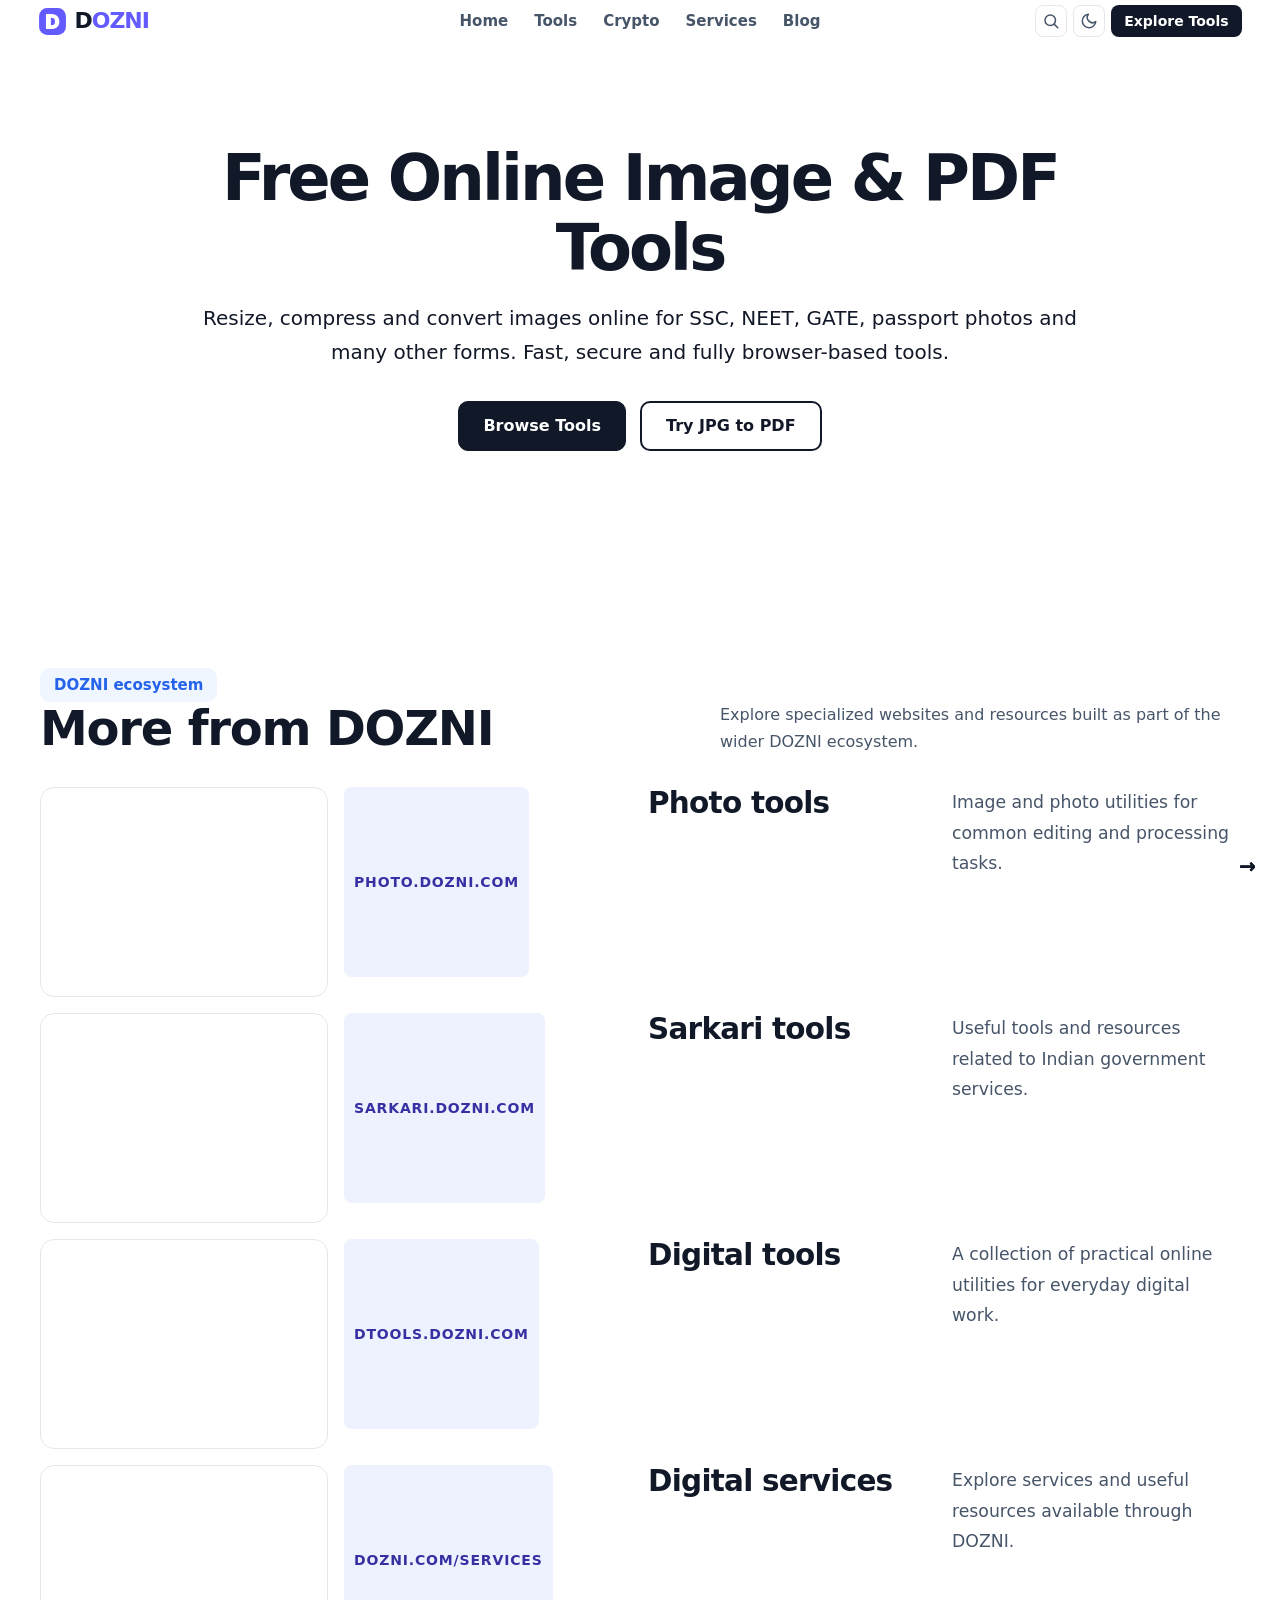
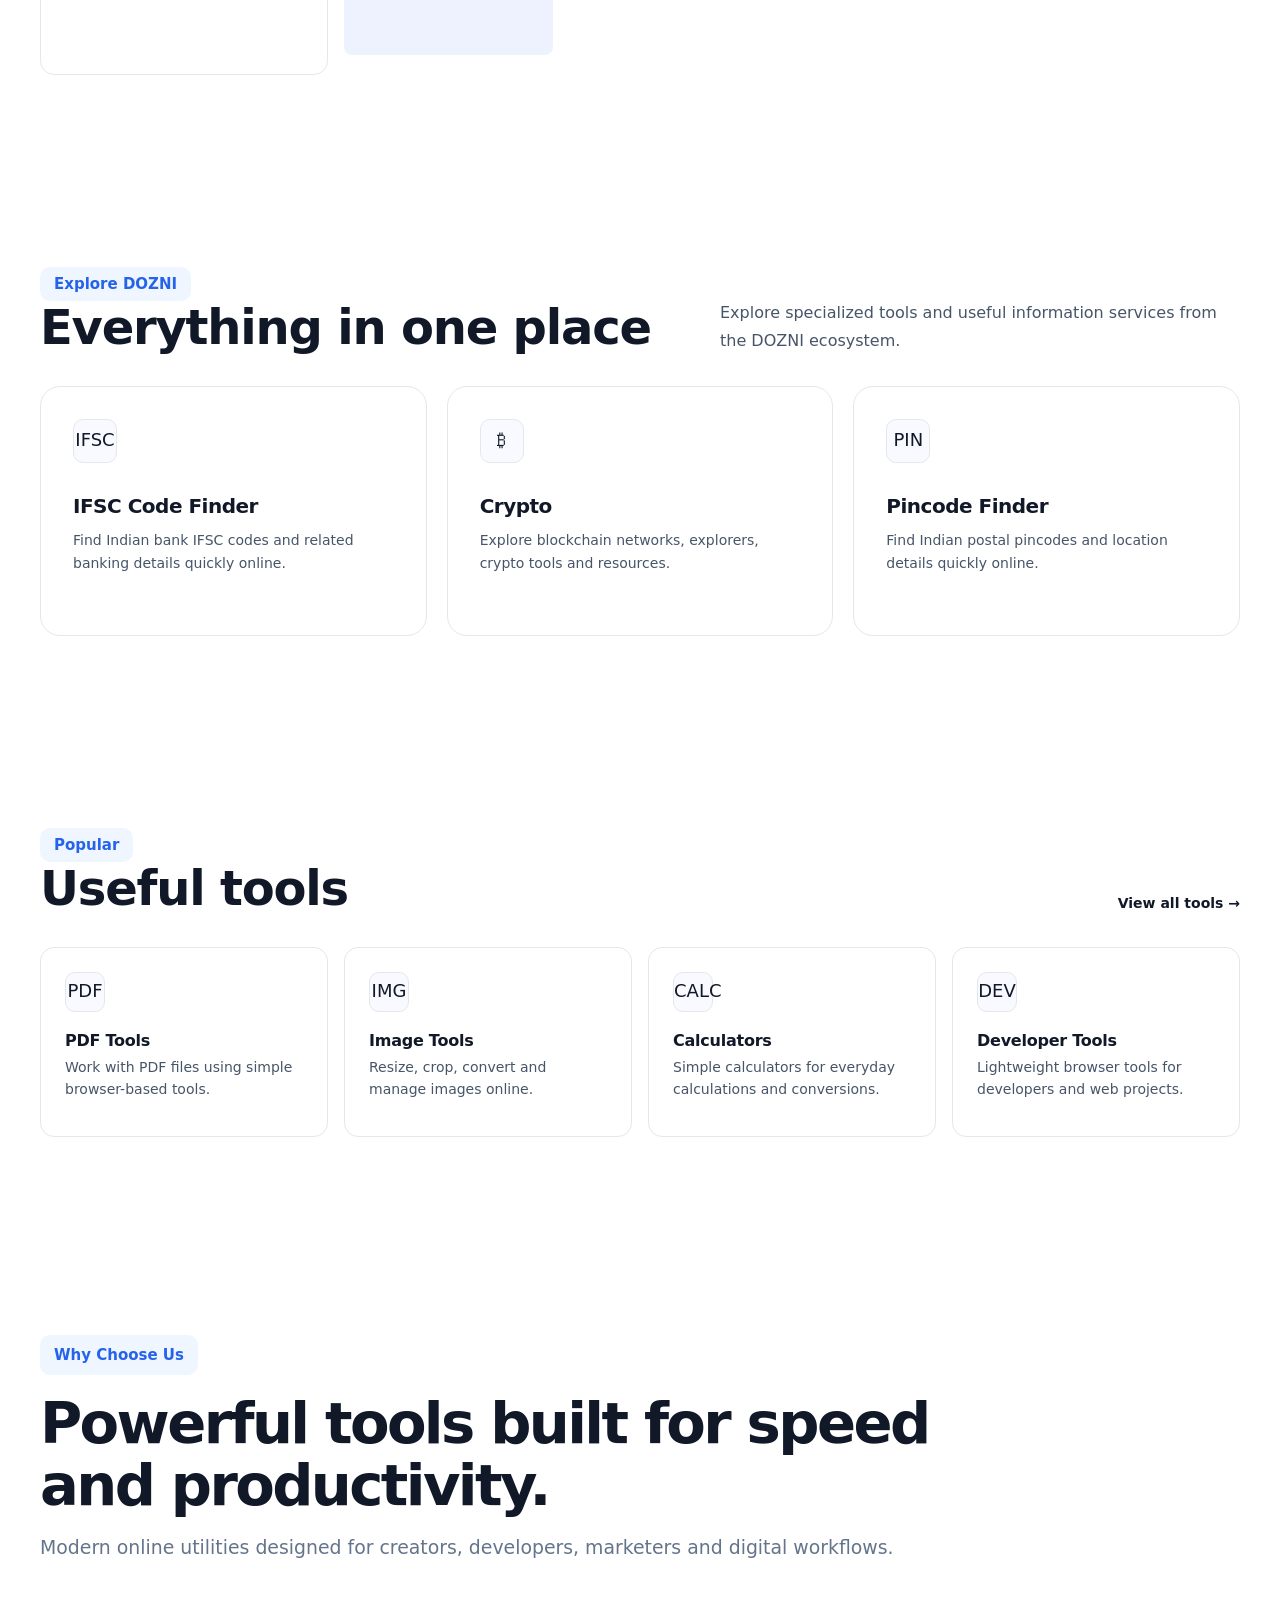
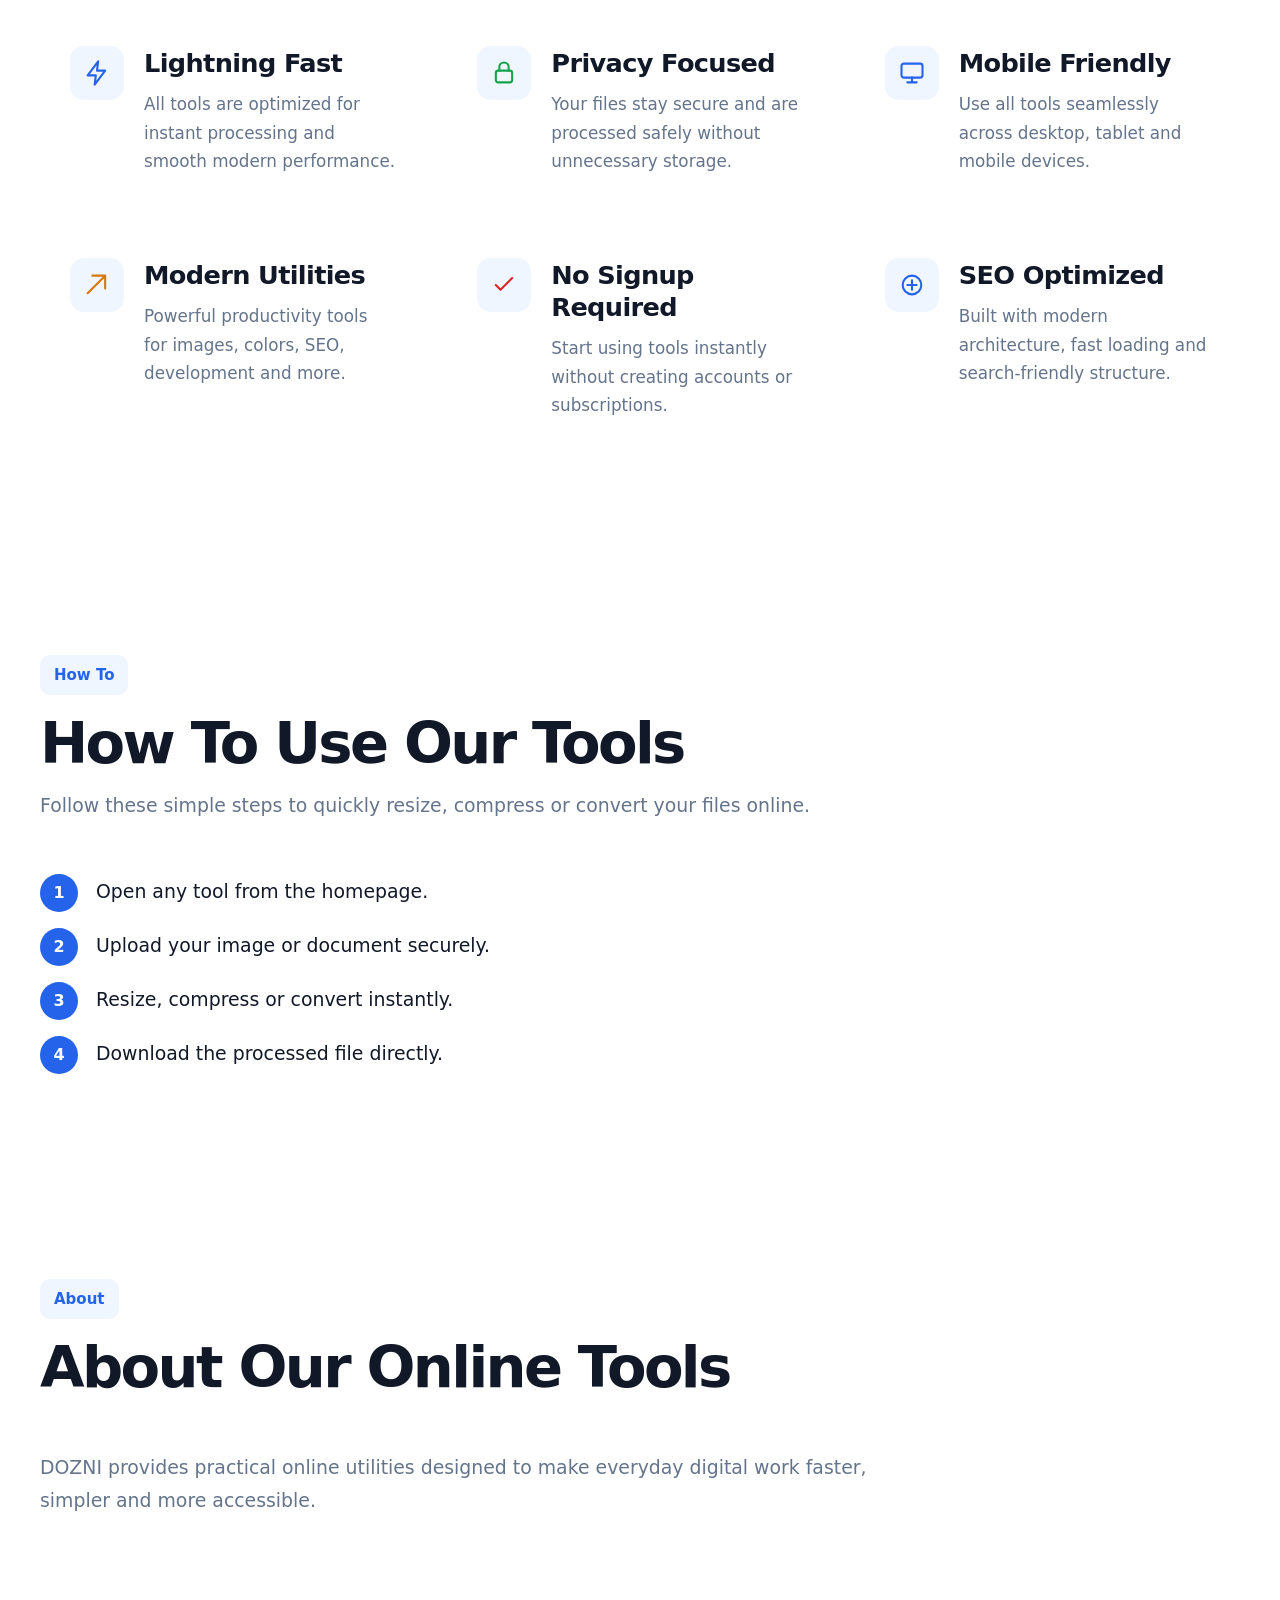
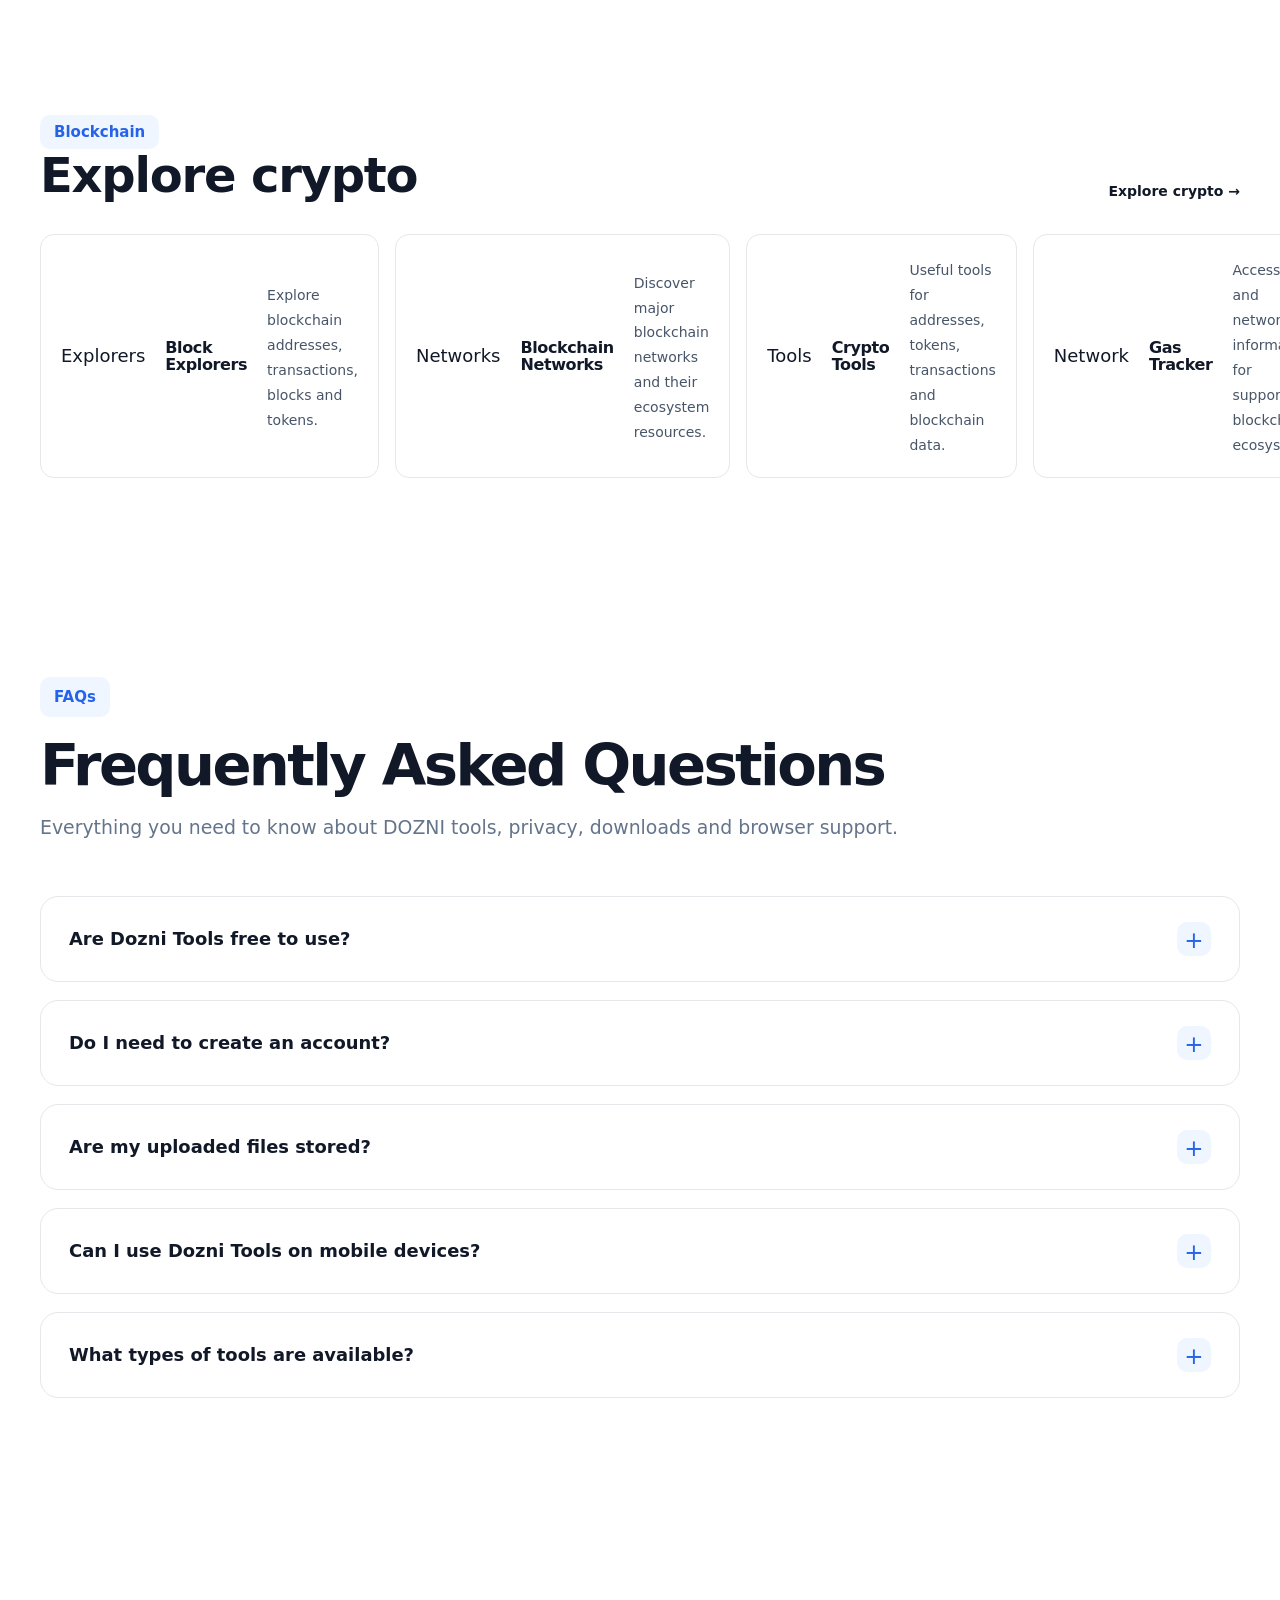
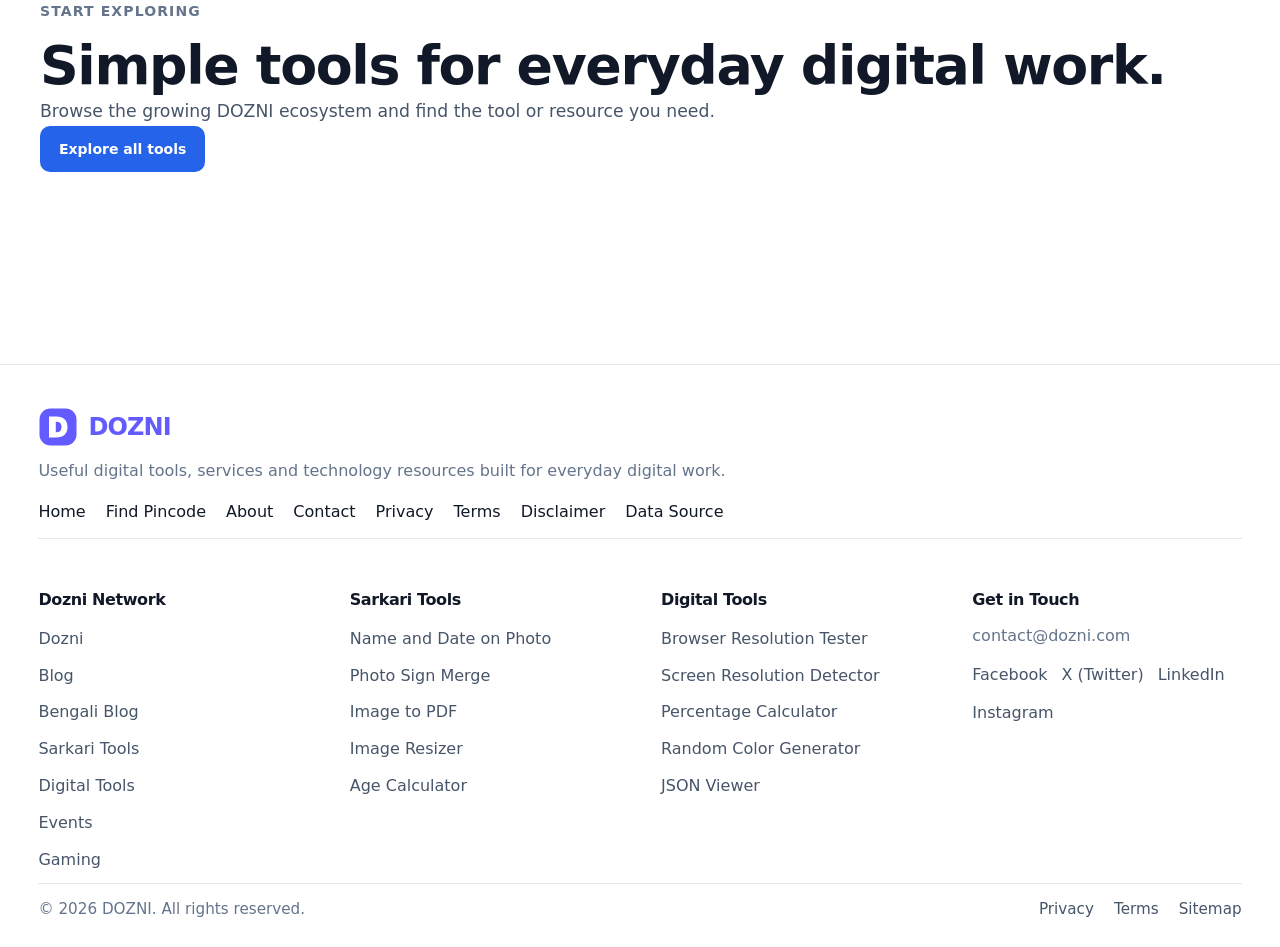
==== index.html @ 2e59144a "Restore homepage index.html only" ====
<!DOCTYPE html>
<html lang="en">
<head>
  <meta charset="UTF-8">
  <meta name="viewport" content="width=device-width, initial-scale=1.0">
  <meta name="description" content="DOZNI provides useful online tools, crypto resources, digital services and technology solutions in one simple platform.">
  <meta name="robots" content="index, follow, max-image-preview:large">
  <meta name="author" content="DOZNI">
  <meta name="theme-color" content="#ffffff">
  <link rel="canonical" href="https://dozni.com/">
  <link rel="icon" href="/favicon.svg" type="image/svg+xml">
  <title>DOZNI — Online Tools, Crypto & Digital Services</title>
  <meta property="og:type" content="website">
  <meta property="og:title" content="DOZNI — Online Tools, Crypto & Digital Services">
  <meta property="og:description" content="Useful online tools, crypto resources, digital services and technology solutions from DOZNI.">
  <meta property="og:url" content="https://dozni.com/">
  <meta property="og:site_name" content="DOZNI">
  <meta name="twitter:card" content="summary">
  <meta name="twitter:title" content="DOZNI — Online Tools, Crypto & Digital Services">
  <meta name="twitter:description" content="Useful online tools, crypto resources, digital services and technology solutions from DOZNI.">
  <link rel="stylesheet" href="/assets/css/global.css">
  <link rel="stylesheet" href="/assets/css/components.css">
  <link rel="stylesheet" href="/assets/css/responsive.css">
  <style>
    .home-tools-hero{background:#fff;color:#111827;padding:clamp(64px,8vw,104px) 0;text-align:center}
    .home-tools-hero .container{max-width:1180px}
    .home-tools-hero h1{margin:0 auto 18px;max-width:950px;color:#111827;font-size:clamp(2.5rem,5vw,4.25rem);line-height:1.08;letter-spacing:-.045em}
    .home-tools-hero p{max-width:900px;margin:0 auto;color:#111827;font-size:clamp(1.05rem,1.7vw,1.25rem);line-height:1.7}
    .home-tools-actions{display:flex;justify-content:center;align-items:center;gap:14px;margin-top:32px;flex-wrap:wrap}
    .home-tools-actions .btn{min-height:50px;padding:12px 24px;font-size:1rem;border-radius:10px}
    .home-tools-actions .btn-primary{background:#111827;color:#fff;border-color:#111827}
    .home-tools-actions .btn-primary:hover{background:#000;color:#fff;border-color:#000}
    .home-tools-actions .btn-secondary{background:#fff;color:#111827;border:2px solid #111827}
    .home-tools-actions .btn-secondary:hover{background:#111827;color:#fff;border-color:#111827}
    .section-kicker{display:inline-flex;padding:8px 14px;border-radius:10px;background:var(--color-primary-soft);color:var(--color-primary);font-size:15px;font-weight:800;line-height:1.2}
    .ecosystem-section{padding-top:clamp(72px,9vw,120px)}
    .ecosystem-card{position:relative;display:flex;flex-direction:column;align-items:flex-start;min-height:210px;padding:var(--space-7);padding-right:56px;text-align:left;width:100%}
    .ecosystem-card-domain{display:inline-flex;align-items:center;width:max-content;margin-bottom:var(--space-5);padding:7px 10px;border-radius:8px;background:#eef2ff;color:#3730a3;font-size:var(--text-sm);font-weight:800;letter-spacing:.06em;text-transform:uppercase;text-align:left;text-decoration:none;line-height:1.2;transition:transform var(--transition-fast),background var(--transition-fast),color var(--transition-fast)}
    .ecosystem-card-domain:hover{background:#e0e7ff;color:#312e81;text-decoration:underline;text-underline-offset:3px;transform:translateY(-1px)}
    .ecosystem-card h3{margin:0 0 var(--space-3);font-size:var(--text-2xl);text-align:left}
    .ecosystem-card p{margin:0;font-size:var(--text-base);line-height:var(--line-relaxed);text-align:left;max-width:100%}
    .ecosystem-card-arrow{position:absolute;right:24px;bottom:24px;font-size:1.25rem;font-weight:700;line-height:1;color:var(--color-text);transition:transform var(--transition-fast)}
    .ecosystem-card:hover .ecosystem-card-arrow{transform:translateX(3px)}
    @media(max-width:600px){.home-tools-hero{padding:56px 0 64px}.home-tools-hero h1{font-size:clamp(2.15rem,10vw,3rem)}.home-tools-hero p{font-size:1rem}.home-tools-actions{margin-top:26px;gap:10px}.home-tools-actions .btn{width:100%;max-width:300px}.ecosystem-section{padding-top:72px}.ecosystem-card{min-height:190px;padding:var(--space-6);padding-right:48px}.ecosystem-card-domain{margin-bottom:var(--space-4);font-size:.78rem}.ecosystem-card h3{font-size:var(--text-xl)}.ecosystem-card-arrow{right:20px;bottom:20px}}
  </style>
  <script type="application/ld+json">{"@context":"https://schema.org","@type":"WebSite","name":"DOZNI","url":"https://dozni.com/","description":"Useful online tools, crypto resources, digital services and technology solutions."}</script>
  <script type="application/ld+json">{"@context":"https://schema.org","@type":"FAQPage","mainEntity":[{"@type":"Question","name":"Are DOZNI tools free to use?","acceptedAnswer":{"@type":"Answer","text":"Many DOZNI tools are designed to be available directly in your browser without requiring a paid subscription."}},{"@type":"Question","name":"Do I need to create an account?","acceptedAnswer":{"@type":"Answer","text":"No. DOZNI tools are designed to let you start working immediately without unnecessary signup requirements."}},{"@type":"Question","name":"Can I use DOZNI tools on mobile?","acceptedAnswer":{"@type":"Answer","text":"Yes. DOZNI is designed to work across modern desktop, tablet and mobile browsers."}}]}</script>
</head>
<body>
<a class="skip-link" href="#main-content">Skip to content</a>
<div data-component="/components/header.html"></div>
<main id="main-content">
<section class="home-tools-hero" aria-labelledby="home-tools-title"><div class="container"><h1 id="home-tools-title">Free Online Image &amp; PDF Tools</h1><p>Resize, compress and convert images online for SSC, NEET, GATE, passport photos and many other forms. Fast, secure and fully browser-based tools.</p><div class="home-tools-actions"><a class="btn btn-primary" href="https://photo.dozni.com/">Browse Tools</a><a class="btn btn-secondary" href="https://photo.dozni.com/tools/jpg-to-pdf/">Try JPG to PDF</a></div></div></section>
<section class="section ecosystem-section"><div class="container"><div class="section-header"><div><p class="section-kicker">DOZNI ecosystem</p><h2>More from DOZNI</h2></div><p class="section-description">Explore specialized websites and resources built as part of the wider DOZNI ecosystem.</p></div><div class="category-grid"><a class="category-card ecosystem-card" href="https://photo.dozni.com/"><a class="ecosystem-card-domain" href="https://photo.dozni.com/">PHOTO.DOZNI.COM</a><h3>Photo tools</h3><p>Image and photo utilities for common editing and processing tasks.</p><span class="ecosystem-card-arrow" aria-hidden="true">→</span></a><a class="category-card ecosystem-card" href="https://sarkari.dozni.com/"><a class="ecosystem-card-domain" href="https://sarkari.dozni.com/">SARKARI.DOZNI.COM</a><h3>Sarkari tools</h3><p>Useful tools and resources related to Indian government services.</p><span class="ecosystem-card-arrow" aria-hidden="true">→</span></a><a class="category-card ecosystem-card" href="https://dtools.dozni.com/"><a class="ecosystem-card-domain" href="https://dtools.dozni.com/">DTOOLS.DOZNI.COM</a><h3>Digital tools</h3><p>A collection of practical online utilities for everyday digital work.</p><span class="ecosystem-card-arrow" aria-hidden="true">→</span></a><a class="category-card ecosystem-card" href="/services/"><a class="ecosystem-card-domain" href="/services/">DOZNI.COM/SERVICES</a><h3>Digital services</h3><p>Explore services and useful resources available through DOZNI.</p><span class="ecosystem-card-arrow" aria-hidden="true">→</span></a></div></div></section>
<section class="section"><div class="container"><div class="section-header"><div><p class="section-kicker">Explore DOZNI</p><h2>Everything in one place</h2></div><p class="section-description">Explore specialized tools and useful information services from the DOZNI ecosystem.</p></div><div class="feature-grid"><a class="feature-card" href="https://ifsc.dozni.com/"><div class="feature-card-icon">IFSC</div><div><h3>IFSC Code Finder</h3><p>Find Indian bank IFSC codes and related banking details quickly online.</p></div></a><a class="feature-card" href="/crypto/"><div class="feature-card-icon">₿</div><div><h3>Crypto</h3><p>Explore blockchain networks, explorers, crypto tools and resources.</p></div></a><a class="feature-card" href="https://pincode.dozni.com/"><div class="feature-card-icon">PIN</div><div><h3>Pincode Finder</h3><p>Find Indian postal pincodes and location details quickly online.</p></div></a></div></div></section>
<section class="section"><div class="container"><div class="section-header"><div><p class="section-kicker">Popular</p><h2>Useful tools</h2></div><a class="text-link" href="/tools/">View all tools →</a></div><div class="tool-grid"><a class="tool-card" href="/tools/pdf/"><div class="tool-card-icon">PDF</div><div class="tool-card-content"><h3>PDF Tools</h3><p>Work with PDF files using simple browser-based tools.</p></div></a><a class="tool-card" href="/tools/image/"><div class="tool-card-icon">IMG</div><div class="tool-card-content"><h3>Image Tools</h3><p>Resize, crop, convert and manage images online.</p></div></a><a class="tool-card" href="/tools/calculator/"><div class="tool-card-icon">CALC</div><div class="tool-card-content"><h3>Calculators</h3><p>Simple calculators for everyday calculations and conversions.</p></div></a><a class="tool-card" href="/tools/developer/"><div class="tool-card-icon">DEV</div><div class="tool-card-content"><h3>Developer Tools</h3><p>Lightweight browser tools for developers and web projects.</p></div></a></div></div></section>
<div data-component="/components/features.html"></div>
<section class="section"><div class="container"><div class="section-header"><div><p class="section-kicker">Blockchain</p><h2>Explore crypto</h2></div><a class="text-link" href="/crypto/">Explore crypto →</a></div><div class="category-grid"><a class="category-card" href="/crypto/explorers/"><span class="category-card-label">Explorers</span><h3>Block Explorers</h3><p>Explore blockchain addresses, transactions, blocks and tokens.</p></a><a class="category-card" href="/crypto/networks/"><span class="category-card-label">Networks</span><h3>Blockchain Networks</h3><p>Discover major blockchain networks and their ecosystem resources.</p></a><a class="category-card" href="/crypto/tools/"><span class="category-card-label">Tools</span><h3>Crypto Tools</h3><p>Useful tools for addresses, tokens, transactions and blockchain data.</p></a><a class="category-card" href="/crypto/gas/"><span class="category-card-label">Network</span><h3>Gas Tracker</h3><p>Access gas and network information for supported blockchain ecosystems.</p></a></div></div></section>
<div data-component="/components/faq.html"></div>
<section class="section"><div class="container"><div class="cta-card"><p class="eyebrow">Start exploring</p><h2>Simple tools for everyday digital work.</h2><p>Browse the growing DOZNI ecosystem and find the tool or resource you need.</p><a class="btn btn-primary" href="/tools/">Explore all tools</a></div></div></section>
</main>
<div data-component="/components/footer.html"></div>
<script src="/assets/js/theme.js"></script><script src="/assets/js/navigation.js"></script><script src="/assets/js/components.js"></script><script src="/assets/js/main.js"></script><script src="/assets/js/site-search.js"></script>
</body>
</html>
---- assets/css/global.css ----
/* =========================================================
   DOZNI — Global Design System
   File: /assets/css/global.css
   ========================================================= */

/* -------------------------
   1. Design Tokens
   ------------------------- */

:root {
    color-scheme: light;

    --color-bg: #ffffff;
    --color-bg-soft: #f8faff;
    --color-bg-muted: #f1f5f9;

    --color-surface: #ffffff;
    --color-surface-hover: #f8faff;

    --color-text: #111827;
    --color-text-soft: #475569;
    --color-text-muted: #64748b;
    --color-text-inverse: #ffffff;

    --color-border: #e5e7eb;
    --color-border-strong: #d1d5db;

    --color-primary: #2563eb;
    --color-primary-hover: #1d4ed8;
    --color-primary-soft: #eff6ff;

    --color-focus: #3b82f6;

    --color-success: #16a34a;
    --color-warning: #d97706;
    --color-danger: #dc2626;
    --color-info: #2563eb;

    --shadow-xs: 0 1px 2px rgba(0, 0, 0, 0.04);
    --shadow-sm: 0 4px 12px rgba(0, 0, 0, 0.05);
    --shadow-md: 0 10px 30px rgba(0, 0, 0, 0.08);
    --shadow-lg: 0 20px 50px rgba(0, 0, 0, 0.12);

    --radius-xs: 6px;
    --radius-sm: 10px;
    --radius-md: 14px;
    --radius-lg: 20px;
    --radius-xl: 28px;
    --radius-pill: 999px;

    --container-width: 1180px;
    --container-wide: 1320px;

    --header-height: 68px;

    --space-1: 4px;
    --space-2: 8px;
    --space-3: 12px;
    --space-4: 16px;
    --space-5: 20px;
    --space-6: 24px;
    --space-7: 32px;
    --space-8: 40px;
    --space-9: 48px;
    --space-10: 64px;
    --space-11: 80px;
    --space-12: 96px;

    --font-sans:
        Inter,
        ui-sans-serif,
        system-ui,
        -apple-system,
        BlinkMacSystemFont,
        "Segoe UI",
        sans-serif;

    --font-mono:
        ui-monospace,
        SFMono-Regular,
        Menlo,
        Monaco,
        Consolas,
        "Liberation Mono",
        monospace;

    --text-xs: 0.75rem;
    --text-sm: 0.875rem;
    --text-base: 1rem;
    --text-lg: 1.125rem;
    --text-xl: 1.25rem;
    --text-2xl: 1.5rem;
    --text-3xl: 2rem;
    --text-4xl: 2.75rem;
    --text-5xl: 3.5rem;
    --text-6xl: 4.25rem;

    --line-tight: 1.1;
    --line-snug: 1.25;
    --line-normal: 1.6;
    --line-relaxed: 1.75;

    --transition-fast: 120ms ease;
    --transition-normal: 200ms ease;
    --transition-slow: 320ms ease;
}


/* -------------------------
   2. Dark Theme
   ------------------------- */

[data-theme="dark"] {
    color-scheme: dark;

    --color-bg: #0d0d0f;
    --color-bg-soft: #151518;
    --color-bg-muted: #1b1b1f;

    --color-surface: #151518;
    --color-surface-hover: #1b1b1f;

    --color-text: #f5f5f6;
    --color-text-soft: #c4c4ca;
    --color-text-muted: #92929b;
    --color-text-inverse: #111113;

    --color-border: #29292e;
    --color-border-strong: #39393f;

    --color-primary: #f5f5f6;
    --color-primary-hover: #ffffff;
    --color-primary-soft: #252529;

    --color-focus: #818cf8;

    --color-success: #4ade80;
    --color-warning: #fbbf24;
    --color-danger: #f87171;
    --color-info: #60a5fa;

    --shadow-xs: 0 1px 2px rgba(0, 0, 0, 0.2);
    --shadow-sm: 0 4px 12px rgba(0, 0, 0, 0.25);
    --shadow-md: 0 10px 30px rgba(0, 0, 0, 0.35);
    --shadow-lg: 0 20px 50px rgba(0, 0, 0, 0.45);
}


/* -------------------------
   3. System Dark Mode
   ------------------------- */

@media (prefers-color-scheme: dark) {
    :root:not([data-theme="light"]) {
        color-scheme: dark;

        --color-bg: #0d0d0f;
        --color-bg-soft: #151518;
        --color-bg-muted: #1b1b1f;

        --color-surface: #151518;
        --color-surface-hover: #1b1b1f;

        --color-text: #f5f5f6;
        --color-text-soft: #c4c4ca;
        --color-text-muted: #92929b;
        --color-text-inverse: #111113;

        --color-border: #29292e;
        --color-border-strong: #39393f;

        --color-primary: #f5f5f6;
        --color-primary-hover: #ffffff;
        --color-primary-soft: #252529;
    }
}


/* -------------------------
   4. Reset
   ------------------------- */

*,
*::before,
*::after {
    box-sizing: border-box;
}

html {
    margin: 0;
    padding: 0;
    scroll-behavior: smooth;
    scroll-padding-top: calc(var(--header-height) + 20px);
    text-size-adjust: 100%;
    -webkit-text-size-adjust: 100%;
}

body {
    margin: 0;
    padding: 0;

    min-width: 320px;

    background: var(--color-bg);
    color: var(--color-text);

    font-family: var(--font-sans);
    font-size: var(--text-base);
    font-weight: 400;
    line-height: var(--line-normal);

    text-rendering: optimizeLegibility;
    -webkit-font-smoothing: antialiased;
    -moz-osx-font-smoothing: grayscale;

    transition:
        background-color var(--transition-normal),
        color var(--transition-normal);
}

img,
picture,
svg,
video,
canvas {
    display: block;
    max-width: 100%;
}

img {
    height: auto;
}

button,
input,
textarea,
select {
    margin: 0;
    font: inherit;
}

button {
    cursor: pointer;
}

button,
input,
textarea,
select {
    color: inherit;
}

textarea {
    resize: vertical;
}

a {
    color: inherit;
    text-decoration: none;
}

a:hover {
    text-decoration: none;
}

ul,
ol {
    margin: 0;
    padding: 0;
    list-style: none;
}

p,
h1,
h2,
h3,
h4,
h5,
h6,
figure,
blockquote {
    margin: 0;
}

h1,
h2,
h3,
h4,
h5,
h6 {
    font-weight: 700;
    line-height: var(--line-tight);
    letter-spacing: -0.025em;
}

p {
    color: var(--color-text-soft);
}

::selection {
    background: var(--color-text);
    color: var(--color-bg);
}


/* -------------------------
   5. Accessibility
   ------------------------- */

:focus-visible {
    outline: 3px solid var(--color-focus);
    outline-offset: 3px;
}

:focus:not(:focus-visible) {
    outline: none;
}

.skip-link {
    position: fixed;
    z-index: 9999;

    top: 12px;
    left: 12px;

    padding: 10px 16px;

    background: var(--color-text);
    color: var(--color-bg);

    border-radius: var(--radius-sm);

    transform: translateY(-150%);
    transition: transform var(--transition-fast);
}

.skip-link:focus {
    transform: translateY(0);
}


/* -------------------------
   6. Layout
   ------------------------- */

.container {
    width: min(
        calc(100% - 40px),
        var(--container-width)
    );

    margin-inline: auto;
}

.container-wide {
    width: min(
        calc(100% - 40px),
        var(--container-wide)
    );

    margin-inline: auto;
}

.section {
    padding-block: var(--space-12);
}

.section-sm {
    padding-block: var(--space-9);
}

.section-lg {
    padding-block: 120px;
}

.section-muted {
    background: var(--color-bg-soft);
}


/* -------------------------
   7. Typography
   ------------------------- */

.text-xs {
    font-size: var(--text-xs);
}

.text-sm {
    font-size: var(--text-sm);
}

.text-base {
    font-size: var(--text-base);
}

.text-lg {
    font-size: var(--text-lg);
}

.text-xl {
    font-size: var(--text-xl);
}

.text-2xl {
    font-size: var(--text-2xl);
}

.text-3xl {
    font-size: var(--text-3xl);
}

.text-4xl {
    font-size: var(--text-4xl);
}

.text-5xl {
    font-size: var(--text-5xl);
}

.text-6xl {
    font-size: var(--text-6xl);
}

.text-muted {
    color: var(--color-text-muted);
}

.text-soft {
    color: var(--color-text-soft);
}

.text-center {
    text-align: center;
}

.text-left {
    text-align: left;
}

.text-balance {
    text-wrap: balance;
}

.text-pretty {
    text-wrap: pretty;
}


/* -------------------------
   8. Page Heading
   ------------------------- */

.page-header {
    padding-block: var(--space-12) var(--space-9);
}

.page-header h1 {
    max-width: 850px;

    font-size: clamp(
        2.5rem,
        6vw,
        4.25rem
    );

    letter-spacing: -0.045em;
}

.page-header p {
    max-width: 720px;
    margin-top: var(--space-5);

    font-size: var(--text-lg);
}


/* -------------------------
   9. Section Heading
   ------------------------- */

.section-heading {
    max-width: 720px;
    margin-bottom: var(--space-8);
}

.section-heading > span {
    display: inline-block;

    margin-bottom: var(--space-3);

    color: var(--color-text-muted);

    font-size: var(--text-sm);
    font-weight: 700;
    letter-spacing: 0.08em;
    text-transform: uppercase;
}

.section-heading h2 {
    font-size: clamp(
        2rem,
        4vw,
        3rem
    );
}

.section-heading p {
    margin-top: var(--space-4);
    font-size: var(--text-lg);
}


/* -------------------------
   10. Links
   ------------------------- */

.link {
    color: var(--color-text);
    font-weight: 600;

    text-decoration: underline;
    text-decoration-color: var(--color-border-strong);
    text-decoration-thickness: 1px;
    text-underline-offset: 4px;

    transition:
        color var(--transition-fast),
        text-decoration-color var(--transition-fast);
}

.link:hover {
    text-decoration-color: currentColor;
}


/* -------------------------
   11. Buttons
   ------------------------- */

.btn {
    display: inline-flex;
    align-items: center;
    justify-content: center;
    gap: 8px;

    min-height: 46px;
    padding: 10px 18px;

    border: 1px solid transparent;
    border-radius: var(--radius-sm);

    font-size: var(--text-sm);
    font-weight: 700;
    line-height: 1;

    white-space: nowrap;

    transition:
        background-color var(--transition-fast),
        border-color var(--transition-fast),
        color var(--transition-fast),
        transform var(--transition-fast),
        box-shadow var(--transition-fast);
}

.btn:hover {
    transform: translateY(-1px);
}

.btn:active {
    transform: translateY(0);
}

.btn-primary {
    background: var(--color-primary);
    color: var(--color-text-inverse);
}

.btn-primary:hover {
    background: var(--color-primary-hover);
}

.btn-secondary {
    background: transparent;
    color: var(--color-text);

    border-color: var(--color-border-strong);
}

.btn-secondary:hover {
    background: var(--color-bg-soft);
}

.btn-ghost {
    background: transparent;
    color: var(--color-text-soft);
}

.btn-ghost:hover {
    background: var(--color-bg-soft);
    color: var(--color-text);
}

.btn-sm {
    min-height: 38px;
    padding: 8px 14px;
}

.btn-lg {
    min-height: 52px;
    padding: 12px 22px;
    font-size: var(--text-base);
}


/* -------------------------
   12. Cards
   ------------------------- */

.card {
    background: var(--color-surface);
    border: 1px solid var(--color-border);
    border-radius: var(--radius-lg);

    transition:
        border-color var(--transition-normal),
        box-shadow var(--transition-normal),
        transform var(--transition-normal);
}

.card:hover {
    border-color: var(--color-border-strong);
    box-shadow: var(--shadow-sm);
}

.card-body {
    padding: var(--space-7);
}


/* -------------------------
   13. Grid Utilities
   ------------------------- */

.grid {
    display: grid;
}

.grid-2 {
    grid-template-columns: repeat(2, minmax(0, 1fr));
}

.grid-3 {
    grid-template-columns: repeat(3, minmax(0, 1fr));
}

.grid-4 {
    grid-template-columns: repeat(4, minmax(0, 1fr));
}

.gap-2 {
    gap: var(--space-2);
}

.gap-3 {
    gap: var(--space-3);
}

.gap-4 {
    gap: var(--space-4);
}

.gap-5 {
    gap: var(--space-5);
}

.gap-6 {
    gap: var(--space-6);
}

.gap-7 {
    gap: var(--space-7);
}

.gap-8 {
    gap: var(--space-8);
}


/* -------------------------
   14. Flex Utilities
   ------------------------- */

.flex {
    display: flex;
}

.flex-column {
    flex-direction: column;
}

.flex-wrap {
    flex-wrap: wrap;
}

.items-center {
    align-items: center;
}

.items-start {
    align-items: flex-start;
}

.items-end {
    align-items: flex-end;
}

.justify-center {
    justify-content: center;
}

.justify-between {
    justify-content: space-between;
}

.justify-end {
    justify-content: flex-end;
}


/* -------------------------
   15. Visibility
   ------------------------- */

.hidden {
    display: none !important;
}

.invisible {
    visibility: hidden;
}


/* -------------------------
   16. Form Foundation
   ------------------------- */

.input,
.select,
.textarea {
    width: 100%;

    min-height: 46px;
    padding: 10px 14px;

    background: var(--color-bg);

    border: 1px solid var(--color-border-strong);
    border-radius: var(--radius-sm);

    color: var(--color-text);

    outline: none;

    transition:
        border-color var(--transition-fast),
        box-shadow var(--transition-fast);
}

.textarea {
    min-height: 120px;
}

.input::placeholder,
.textarea::placeholder {
    color: var(--color-text-muted);
}

.input:focus,
.select:focus,
.textarea:focus {
    border-color: var(--color-focus);

    box-shadow:
        0 0 0 3px
        color-mix(
            in srgb,
            var(--color-focus) 15%,
            transparent
        );
}


/* -------------------------
   17. Badges
   ------------------------- */

.badge {
    display: inline-flex;
    align-items: center;

    min-height: 28px;
    padding: 5px 10px;

    border: 1px solid var(--color-border);
    border-radius: var(--radius-pill);

    background: var(--color-bg-soft);

    color: var(--color-text-soft);

    font-size: var(--text-xs);
    font-weight: 700;
}


/* -------------------------
   18. Dividers
   ------------------------- */

.divider {
    width: 100%;
    height: 1px;

    background: var(--color-border);
}


/* -------------------------
   19. Code
   ------------------------- */

code,
kbd,
pre,
samp {
    font-family: var(--font-mono);
}

code {
    padding: 2px 6px;

    background: var(--color-bg-soft);
    border: 1px solid var(--color-border);

    border-radius: var(--radius-xs);

    font-size: 0.9em;
}

pre {
    overflow-x: auto;

    padding: var(--space-6);

    background: var(--color-bg-soft);
    border: 1px solid var(--color-border);
    border-radius: var(--radius-md);

    line-height: 1.6;
}


/* -------------------------
   20. Status Colors
   ------------------------- */

.text-success {
    color: var(--color-success);
}

.text-warning {
    color: var(--color-warning);
}

.text-danger {
    color: var(--color-danger);
}

.text-info {
    color: var(--color-info);
}


/* -------------------------
   21. Reduced Motion
   ------------------------- */

@media (prefers-reduced-motion: reduce) {
    html {
        scroll-behavior: auto;
    }

    *,
    *::before,
    *::after {
        animation-duration: 0.01ms !important;
        animation-iteration-count: 1 !important;
        transition-duration: 0.01ms !important;
    }
}


/* -------------------------
   22. Mobile Base
   ------------------------- */

@media (max-width: 767px) {

    :root {
        --header-height: 60px;

        --space-10: 48px;
        --space-11: 60px;
        --space-12: 72px;
    }

    .container,
    .container-wide {
        width: min(
            calc(100% - 32px),
            var(--container-width)
        );
    }

    .section {
        padding-block: var(--space-10);
    }

    .section-lg {
        padding-block: 80px;
    }

    .grid-2,
    .grid-3,
    .grid-4 {
        grid-template-columns: 1fr;
    }

    .card-body {
        padding: var(--space-6);
    }

    .btn {
        min-height: 44px;
    }
}


/* -------------------------
   23. Small Phones
   ------------------------- */

@media (max-width: 420px) {

    .container,
    .container-wide {
        width: min(
            calc(100% - 24px),
            var(--container-width)
        );
    }

    .btn {
        width: 100%;
    }
}
---- assets/css/components.css ----
/* =========================================================
   DOZNI — Reusable Components
   File: /assets/css/components.css
   ========================================================= */


/* =========================================================
   1. SITE HEADER
   ========================================================= */

.site-header {
    position: sticky;
    top: 0;
    z-index: 1000;

    width: 100%;
    height: var(--header-height);

    background: color-mix(
        in srgb,
        var(--color-bg) 92%,
        transparent
    );

    border-bottom: 1px solid var(--color-border);

    backdrop-filter: blur(14px);
    -webkit-backdrop-filter: blur(14px);

    transition:
        background-color var(--transition-normal),
        border-color var(--transition-normal);
}

.header-inner {
    height: 100%;

    display: flex;
    align-items: center;
    justify-content: space-between;
    gap: var(--space-6);
}


/* =========================================================
   2. BRAND
   ========================================================= */

.site-brand {
    display: inline-flex;
    align-items: center;
    gap: 10px;

    flex-shrink: 0;

    color: var(--color-text);
}

.site-brand:hover {
    color: var(--color-text);
}

.site-brand-mark {
    width: 32px;
    height: 32px;

    display: grid;
    place-items: center;

    border-radius: 9px;

    background: var(--color-text);
    color: var(--color-bg);

    font-size: 14px;
    font-weight: 800;
    letter-spacing: -0.04em;
}

.site-brand-name {
    font-size: 18px;
    font-weight: 800;
    letter-spacing: -0.04em;
}


/* =========================================================
   3. DESKTOP NAVIGATION
   ========================================================= */

.main-nav {
    display: flex;
    align-items: center;
    justify-content: center;

    height: 100%;
}

.main-nav-list {
    display: flex;
    align-items: center;
    gap: 4px;
}

.main-nav-link {
    position: relative;

    display: inline-flex;
    align-items: center;
    gap: 6px;

    min-height: 40px;
    padding: 8px 12px;

    border-radius: var(--radius-sm);

    color: var(--color-text-soft);

    font-size: var(--text-sm);
    font-weight: 600;

    transition:
        background-color var(--transition-fast),
        color var(--transition-fast);
}

.main-nav-link:hover {
    background: var(--color-bg-soft);
    color: var(--color-text);
}

.main-nav-link[aria-current="page"] {
    color: var(--color-text);
    font-weight: 700;
}


/* =========================================================
   4. NAV DROPDOWN INDICATOR
   ========================================================= */

.nav-chevron {
    width: 14px;
    height: 14px;

    flex-shrink: 0;

    transition: transform var(--transition-fast);
}

.nav-item:hover .nav-chevron {
    transform: rotate(180deg);
}


/* =========================================================
   5. NAV DROPDOWN
   ========================================================= */

.nav-item {
    position: relative;
}

.nav-dropdown {
    position: absolute;

    top: calc(100% + 8px);
    left: 50%;

    width: 250px;

    padding: 8px;

    background: var(--color-surface);

    border: 1px solid var(--color-border);
    border-radius: var(--radius-md);

    box-shadow: var(--shadow-md);

    opacity: 0;
    visibility: hidden;
    pointer-events: none;

    transform:
        translate(-50%, -6px);

    transition:
        opacity var(--transition-fast),
        visibility var(--transition-fast),
        transform var(--transition-fast);
}

.nav-item:hover .nav-dropdown,
.nav-item:focus-within .nav-dropdown {
    opacity: 1;
    visibility: visible;
    pointer-events: auto;

    transform:
        translate(-50%, 0);
}

.nav-dropdown-link {
    display: block;

    padding: 10px 12px;

    border-radius: var(--radius-sm);

    color: var(--color-text-soft);

    font-size: var(--text-sm);
}

.nav-dropdown-link:hover {
    background: var(--color-bg-soft);
    color: var(--color-text);
}

.nav-dropdown-link strong {
    display: block;

    margin-bottom: 2px;

    color: var(--color-text);
    font-weight: 700;
}

.nav-dropdown-link span {
    display: block;

    color: var(--color-text-muted);

    font-size: var(--text-xs);
    line-height: 1.45;
}


/* =========================================================
   6. HEADER ACTIONS
   ========================================================= */

.header-actions {
    display: flex;
    align-items: center;
    gap: 6px;

    flex-shrink: 0;
}

.header-icon-button {
    width: 40px;
    height: 40px;

    display: inline-grid;
    place-items: center;

    padding: 0;

    background: transparent;

    border: 1px solid transparent;
    border-radius: var(--radius-sm);

    color: var(--color-text-soft);

    transition:
        background-color var(--transition-fast),
        border-color var(--transition-fast),
        color var(--transition-fast);
}

.header-icon-button:hover {
    background: var(--color-bg-soft);
    border-color: var(--color-border);

    color: var(--color-text);
}

.header-icon-button svg {
    width: 19px;
    height: 19px;

    fill: none;
    stroke: currentColor;
    stroke-width: 1.8;

    stroke-linecap: round;
    stroke-linejoin: round;
}


/* =========================================================
   7. THEME TOGGLE
   ========================================================= */

.theme-toggle {
    position: relative;
}

.theme-icon {
    width: 19px;
    height: 19px;
}

.theme-icon-sun,
.theme-icon-moon {
    transition:
        opacity var(--transition-fast),
        transform var(--transition-fast);
}

.theme-icon-moon {
    display: none;
}

[data-theme="dark"] .theme-icon-sun {
    display: none;
}

[data-theme="dark"] .theme-icon-moon {
    display: block;
}


/* =========================================================
   8. MOBILE MENU BUTTON
   ========================================================= */

.mobile-menu-button {
    display: none;

    width: 40px;
    height: 40px;

    padding: 0;

    background: transparent;

    border: 1px solid transparent;
    border-radius: var(--radius-sm);

    color: var(--color-text);
}

.mobile-menu-button:hover {
    background: var(--color-bg-soft);
    border-color: var(--color-border);
}

.mobile-menu-button svg {
    width: 21px;
    height: 21px;

    fill: none;
    stroke: currentColor;
    stroke-width: 1.8;

    stroke-linecap: round;
}


/* =========================================================
   9. MOBILE NAVIGATION
   ========================================================= */

.mobile-nav {
    display: none;

    position: absolute;

    top: calc(100% + 1px);
    left: 0;
    right: 0;

    padding: 12px;

    background: var(--color-bg);

    border-bottom: 1px solid var(--color-border);

    box-shadow: var(--shadow-md);
}

.mobile-nav.is-open {
    display: block;
}

.mobile-nav-list {
    display: grid;
    gap: 4px;
}

.mobile-nav-link {
    display: flex;
    align-items: center;
    justify-content: space-between;

    min-height: 46px;
    padding: 10px 12px;

    border-radius: var(--radius-sm);

    color: var(--color-text-soft);

    font-size: var(--text-base);
    font-weight: 600;
}

.mobile-nav-link:hover,
.mobile-nav-link[aria-current="page"] {
    background: var(--color-bg-soft);
    color: var(--color-text);
}


/* =========================================================
   10. HERO
   ========================================================= */

.hero {
    position: relative;

    overflow: hidden;

    padding-block:
        clamp(80px, 12vw, 150px)
        clamp(72px, 10vw, 120px);

    text-align: center;
}

.hero-content {
    width: min(900px, 100%);
    margin-inline: auto;
}

.hero-label {
    display: inline-flex;
    align-items: center;

    min-height: 30px;
    padding: 5px 11px;

    margin-bottom: var(--space-5);

    border: 1px solid var(--color-border);
    border-radius: var(--radius-pill);

    background: var(--color-bg-soft);

    color: var(--color-text-muted);

    font-size: var(--text-xs);
    font-weight: 800;

    letter-spacing: 0.08em;
    text-transform: uppercase;
}

.hero h1 {
    max-width: 950px;
    margin-inline: auto;

    font-size: clamp(
        3rem,
        8vw,
        5.75rem
    );

    font-weight: 800;

    line-height: 0.98;

    letter-spacing: -0.065em;

    text-wrap: balance;
}

.hero h1 span {
    display: block;

    color: var(--color-text-muted);
}

.hero p {
    width: min(680px, 100%);

    margin:
        var(--space-6)
        auto
        0;

    font-size: clamp(
        1rem,
        2vw,
        1.2rem
    );

    line-height: 1.7;

    text-wrap: pretty;
}

.hero-actions {
    display: flex;
    align-items: center;
    justify-content: center;
    flex-wrap: wrap;

    gap: 10px;

    margin-top: var(--space-7);
}


/* =========================================================
   11. HERO SUBTLE BACKGROUND
   ========================================================= */

.hero::before {
    content: "";

    position: absolute;

    top: -200px;
    left: 50%;

    width: 600px;
    height: 600px;

    transform: translateX(-50%);

    background:
        radial-gradient(
            circle,
            var(--color-bg-soft) 0%,
            transparent 68%
        );

    pointer-events: none;

    z-index: -1;
}


/* =========================================================
   12. FEATURE GRID
   ========================================================= */

.feature-grid {
    display: grid;

    grid-template-columns:
        repeat(3, minmax(0, 1fr));

    gap: var(--space-5);
}

.feature-card {
    position: relative;

    display: flex;
    flex-direction: column;

    min-height: 250px;

    padding: var(--space-7);

    background: var(--color-surface);

    border: 1px solid var(--color-border);
    border-radius: var(--radius-lg);

    transition:
        transform var(--transition-normal),
        border-color var(--transition-normal),
        box-shadow var(--transition-normal);
}

.feature-card:hover {
    transform: translateY(-3px);

    border-color: var(--color-border-strong);

    box-shadow: var(--shadow-sm);
}

.feature-card-icon {
    width: 44px;
    height: 44px;

    display: grid;
    place-items: center;

    margin-bottom: var(--space-7);

    background: var(--color-bg-soft);

    border: 1px solid var(--color-border);

    border-radius: var(--radius-sm);

    color: var(--color-text);
}

.feature-card-icon svg {
    width: 21px;
    height: 21px;

    fill: none;
    stroke: currentColor;
    stroke-width: 1.8;

    stroke-linecap: round;
    stroke-linejoin: round;
}

.feature-card h3 {
    font-size: var(--text-xl);
}

.feature-card p {
    margin-top: var(--space-3);

    font-size: var(--text-sm);
    line-height: 1.65;
}

.feature-card > span:last-child {
    display: inline-flex;
    align-items: center;

    margin-top: auto;
    padding-top: var(--space-6);

    color: var(--color-text);

    font-size: var(--text-sm);
    font-weight: 700;
}


/* =========================================================
   13. TOOL GRID
   ========================================================= */

.tool-grid {
    display: grid;

    grid-template-columns:
        repeat(4, minmax(0, 1fr));

    gap: var(--space-4);
}

.tool-card {
    display: flex;
    flex-direction: column;

    min-height: 190px;

    padding: var(--space-6);

    background: var(--color-surface);

    border: 1px solid var(--color-border);
    border-radius: var(--radius-md);

    transition:
        transform var(--transition-normal),
        border-color var(--transition-normal),
        box-shadow var(--transition-normal);
}

.tool-card:hover {
    transform: translateY(-2px);

    border-color: var(--color-border-strong);

    box-shadow: var(--shadow-sm);
}

.tool-card-icon {
    width: 40px;
    height: 40px;

    display: grid;
    place-items: center;

    margin-bottom: var(--space-5);

    background: var(--color-bg-soft);

    border: 1px solid var(--color-border);

    border-radius: var(--radius-sm);
}

.tool-card-icon svg {
    width: 19px;
    height: 19px;

    fill: none;
    stroke: currentColor;
    stroke-width: 1.8;

    stroke-linecap: round;
    stroke-linejoin: round;
}

.tool-card h3 {
    font-size: var(--text-base);
    letter-spacing: -0.015em;
}

.tool-card p {
    margin-top: var(--space-2);

    font-size: var(--text-sm);
    line-height: 1.55;
}

.tool-card-category {
    display: inline-block;

    margin-top: auto;
    padding-top: var(--space-5);

    color: var(--color-text-muted);

    font-size: var(--text-xs);
    font-weight: 700;

    text-transform: uppercase;
    letter-spacing: 0.05em;
}


/* =========================================================
   14. CATEGORY CARD
   ========================================================= */

.category-grid {
    display: grid;

    grid-template-columns:
        repeat(3, minmax(0, 1fr));

    gap: var(--space-4);
}

.category-card {
    display: flex;
    align-items: center;
    gap: var(--space-5);

    padding: var(--space-5);

    background: var(--color-surface);

    border: 1px solid var(--color-border);
    border-radius: var(--radius-md);

    transition:
        border-color var(--transition-normal),
        background-color var(--transition-normal),
        transform var(--transition-normal);
}

.category-card:hover {
    background: var(--color-surface-hover);

    border-color: var(--color-border-strong);

    transform: translateY(-2px);
}

.category-card-icon {
    width: 46px;
    height: 46px;

    display: grid;
    place-items: center;

    flex-shrink: 0;

    background: var(--color-bg-soft);

    border: 1px solid var(--color-border);

    border-radius: var(--radius-sm);
}

.category-card h3 {
    font-size: var(--text-base);
}

.category-card p {
    margin-top: 3px;

    font-size: var(--text-sm);
}


/* =========================================================
   15. BREADCRUMBS
   ========================================================= */

.breadcrumbs {
    padding-top: var(--space-6);

    color: var(--color-text-muted);

    font-size: var(--text-sm);
}

.breadcrumb-list {
    display: flex;
    align-items: center;
    flex-wrap: wrap;

    gap: 6px;
}

.breadcrumb-item {
    display: inline-flex;
    align-items: center;

    gap: 6px;
}

.breadcrumb-item a {
    color: var(--color-text-soft);
}

.breadcrumb-item a:hover {
    color: var(--color-text);

    text-decoration: underline;
    text-underline-offset: 3px;
}

.breadcrumb-separator {
    color: var(--color-text-muted);
}

.breadcrumb-current {
    color: var(--color-text-muted);
}


/* =========================================================
   16. CONTENT / ARTICLE
   ========================================================= */

.content {
    max-width: 820px;
}

.content h2 {
    margin-top: var(--space-10);

    font-size: var(--text-3xl);
}

.content h3 {
    margin-top: var(--space-8);

    font-size: var(--text-xl);
}

.content p {
    margin-top: var(--space-4);

    font-size: var(--text-lg);
    line-height: 1.75;
}

.content ul,
.content ol {
    margin-top: var(--space-4);
    padding-left: 24px;

    color: var(--color-text-soft);

    list-style: disc;
}

.content ol {
    list-style: decimal;
}

.content li {
    margin-top: var(--space-2);

    line-height: 1.7;
}

.content strong {
    color: var(--color-text);
}


/* =========================================================
   17. TOOL PAGE HEADER
   ========================================================= */

.tool-page-header {
    max-width: 800px;

    margin-inline: auto;

    padding-block:
        var(--space-10)
        var(--space-7);

    text-align: center;
}

.tool-page-header h1 {
    font-size: clamp(
        2.2rem,
        5vw,
        3.5rem
    );

    letter-spacing: -0.045em;
}

.tool-page-header p {
    max-width: 680px;

    margin:
        var(--space-4)
        auto
        0;

    font-size: var(--text-lg);
}


/* =========================================================
   18. TOOL WORKSPACE
   ========================================================= */

.tool-workspace {
    width: min(
        100%,
        900px
    );

    margin-inline: auto;

    padding: var(--space-7);

    background: var(--color-surface);

    border: 1px solid var(--color-border);
    border-radius: var(--radius-lg);

    box-shadow: var(--shadow-sm);
}

.tool-workspace-header {
    display: flex;
    align-items: center;
    justify-content: space-between;
    gap: var(--space-4);

    padding-bottom: var(--space-5);

    border-bottom: 1px solid var(--color-border);
}

.tool-workspace-title {
    font-size: var(--text-xl);
}

.tool-workspace-body {
    padding-top: var(--space-6);
}


/* =========================================================
   19. EMPTY STATE
   ========================================================= */

.empty-state {
    display: grid;
    place-items: center;

    min-height: 260px;

    padding: var(--space-8);

    text-align: center;

    border: 1px dashed var(--color-border-strong);
    border-radius: var(--radius-lg);

    background: var(--color-bg-soft);
}

.empty-state-icon {
    width: 48px;
    height: 48px;

    display: grid;
    place-items: center;

    margin-bottom: var(--space-5);

    border-radius: var(--radius-sm);

    background: var(--color-bg);

    border: 1px solid var(--color-border);
}

.empty-state h2 {
    font-size: var(--text-xl);
}

.empty-state p {
    max-width: 500px;

    margin-top: var(--space-3);

    font-size: var(--text-sm);
}


/* =========================================================
   20. ALERT
   ========================================================= */

.alert {
    display: flex;
    align-items: flex-start;
    gap: var(--space-3);

    padding: var(--space-4);

    border: 1px solid var(--color-border);

    border-radius: var(--radius-sm);

    background: var(--color-bg-soft);

    font-size: var(--text-sm);
}

.alert-icon {
    width: 20px;
    height: 20px;

    flex-shrink: 0;
}

.alert-success {
    border-color:
        color-mix(
            in srgb,
            var(--color-success) 30%,
            var(--color-border)
        );
}

.alert-warning {
    border-color:
        color-mix(
            in srgb,
            var(--color-warning) 30%,
            var(--color-border)
        );
}

.alert-danger {
    border-color:
        color-mix(
            in srgb,
            var(--color-danger) 30%,
            var(--color-border)
        );
}


/* =========================================================
   21. SEARCH
   ========================================================= */

.search-box {
    position: relative;

    width: 100%;
}

.search-box input {
    width: 100%;

    min-height: 50px;

    padding:
        10px
        46px
        10px
        16px;

    background: var(--color-bg);

    border: 1px solid var(--color-border-strong);
    border-radius: var(--radius-sm);

    color: var(--color-text);

    outline: none;
}

.search-box input:focus {
    border-color: var(--color-focus);

    box-shadow:
        0 0 0 3px
        color-mix(
            in srgb,
            var(--color-focus) 14%,
            transparent
        );
}

.search-icon {
    position: absolute;

    top: 50%;
    right: 15px;

    width: 19px;
    height: 19px;

    transform: translateY(-50%);

    color: var(--color-text-muted);

    pointer-events: none;
}


/* =========================================================
   22. CRYPTO NETWORK CARD
   ========================================================= */

.network-grid {
    display: grid;

    grid-template-columns:
        repeat(3, minmax(0, 1fr));

    gap: var(--space-4);
}

.network-card {
    display: flex;
    align-items: center;
    gap: var(--space-4);

    padding: var(--space-5);

    background: var(--color-surface);

    border: 1px solid var(--color-border);
    border-radius: var(--radius-md);

    transition:
        transform var(--transition-normal),
        border-color var(--transition-normal);
        box-shadow var(--transition-normal);
}

.network-card:hover {
    transform: translateY(-2px);

    border-color: var(--color-border-strong);

    box-shadow: var(--shadow-sm);
}

.network-icon {
    width: 42px;
    height: 42px;

    display: grid;
    place-items: center;

    flex-shrink: 0;

    background: var(--color-bg-soft);

    border: 1px solid var(--color-border);

    border-radius: 50%;

    font-size: var(--text-sm);
    font-weight: 800;
}

.network-card h3 {
    font-size: var(--text-base);
}

.network-card p {
    margin-top: 2px;

    font-size: var(--text-xs);
}


/* =========================================================
   23. DATA TABLE
   ========================================================= */

.table-wrapper {
    width: 100%;

    overflow-x: auto;

    border: 1px solid var(--color-border);
    border-radius: var(--radius-md);
}

.data-table {
    width: 100%;

    border-collapse: collapse;

    min-width: 600px;

    background: var(--color-surface);
}

.data-table th,
.data-table td {
    padding: 13px 16px;

    border-bottom: 1px solid var(--color-border);

    text-align: left;

    font-size: var(--text-sm);
}

.data-table th {
    background: var(--color-bg-soft);

    color: var(--color-text);

    font-weight: 700;
}

.data-table td {
    color: var(--color-text-soft);
}

.data-table tr:last-child td {
    border-bottom: 0;
}

.data-table tr:hover td {
    background: var(--color-surface-hover);
}


/* =========================================================
   24. PAGINATION
   ========================================================= */

.pagination {
    display: flex;
    align-items: center;
    justify-content: center;

    flex-wrap: wrap;

    gap: 6px;

    margin-top: var(--space-8);
}

.pagination a,
.pagination button {
    min-width: 40px;
    height: 40px;

    display: inline-grid;
    place-items: center;

    padding: 0 10px;

    background: transparent;

    border: 1px solid var(--color-border);

    border-radius: var(--radius-sm);

    color: var(--color-text-soft);

    font-size: var(--text-sm);
    font-weight: 600;
}

.pagination a:hover,
.pagination button:hover,
.pagination .active {
    background: var(--color-bg-soft);

    border-color: var(--color-border-strong);

    color: var(--color-text);
}


/* =========================================================
   25. FOOTER
   ========================================================= */

.site-footer {
    margin-top: var(--space-12);

    padding-top: var(--space-10);

    border-top: 1px solid var(--color-border);

    background: var(--color-bg);
}

.footer-main {
    display: grid;

    grid-template-columns:
        1.5fr
        repeat(3, 1fr);

    gap: var(--space-8);

    padding-bottom: var(--space-10);
}

.footer-brand {
    max-width: 320px;
}

.footer-brand p {
    margin-top: var(--space-4);

    font-size: var(--text-sm);
    line-height: 1.65;
}

.footer-column h2,
.footer-column h3 {
    margin-bottom: var(--space-4);

    color: var(--color-text);

    font-size: var(--text-sm);
    font-weight: 700;
}

.footer-links {
    display: grid;
    gap: 10px;
}

.footer-links a {
    width: fit-content;

    color: var(--color-text-muted);

    font-size: var(--text-sm);

    transition:
        color var(--transition-fast);
}

.footer-links a:hover {
    color: var(--color-text);
}

.footer-bottom {
    display: flex;
    align-items: center;
    justify-content: space-between;
    gap: var(--space-5);

    padding-block: var(--space-6);

    border-top: 1px solid var(--color-border);

    color: var(--color-text-muted);

    font-size: var(--text-xs);
}

.footer-bottom-links {
    display: flex;
    align-items: center;
    flex-wrap: wrap;
    gap: 14px;
}

.footer-bottom-links a:hover {
    color: var(--color-text);
}


/* =========================================================
   26. COOKIE / NOTICE
   ========================================================= */

.site-notice {
    position: fixed;

    right: 20px;
    bottom: 20px;

    z-index: 2000;

    width: min(
        calc(100% - 40px),
        420px
    );

    padding: var(--space-5);

    background: var(--color-surface);

    border: 1px solid var(--color-border);

    border-radius: var(--radius-md);

    box-shadow: var(--shadow-lg);
}

.site-notice p {
    font-size: var(--text-sm);
    line-height: 1.55;
}

.site-notice-actions {
    display: flex;
    align-items: center;
    gap: 8px;

    margin-top: var(--space-4);
}


/* =========================================================
   27. LOADING STATE
   ========================================================= */

.skeleton {
    position: relative;

    overflow: hidden;

    background: var(--color-bg-soft);

    border-radius: var(--radius-sm);
}

.skeleton::after {
    content: "";

    position: absolute;

    inset: 0;

    transform: translateX(-100%);

    background:
        linear-gradient(
            90deg,
            transparent,
            color-mix(
                in srgb,
                var(--color-text) 5%,
                transparent
            ),
            transparent
        );

    animation:
        skeleton-loading 1.5s infinite;
}

@keyframes skeleton-loading {
    100% {
        transform: translateX(100%);
    }
}


/* =========================================================
   28. RESPONSIVE COMPONENTS
   ========================================================= */

@media (max-width: 1000px) {

    .main-nav {
        display: none;
    }

    .mobile-menu-button {
        display: inline-grid;
        place-items: center;
    }

    .feature-grid {
        grid-template-columns:
            repeat(2, minmax(0, 1fr));
    }

    .tool-grid {
        grid-template-columns:
            repeat(3, minmax(0, 1fr));
    }

    .category-grid,
    .network-grid {
        grid-template-columns:
            repeat(2, minmax(0, 1fr));
    }

    .footer-main {
        grid-template-columns:
            repeat(2, minmax(0, 1fr));
    }

    .footer-brand {
        grid-column: 1 / -1;
        max-width: 500px;
    }
}


/* =========================================================
   29. TABLET
   ========================================================= */

@media (max-width: 767px) {

    .header-inner {
        gap: var(--space-3);
    }

    .site-brand-name {
        font-size: 17px;
    }

    .site-brand-mark {
        width: 30px;
        height: 30px;
    }

    .header-actions {
        gap: 2px;
    }

    .header-icon-button,
    .mobile-menu-button {
        width: 38px;
        height: 38px;
    }

    .hero {
        text-align: left;
    }

    .hero-content {
        margin-inline: 0;
    }

    .hero h1 {
        margin-inline: 0;
    }

    .hero p {
        margin-left: 0;
        margin-right: 0;
    }

    .hero-actions {
        justify-content: flex-start;
    }

    .feature-grid {
        grid-template-columns: 1fr;
    }

    .tool-grid {
        grid-template-columns:
            repeat(2, minmax(0, 1fr));
    }

    .category-grid,
    .network-grid {
        grid-template-columns: 1fr;
    }

    .tool-workspace {
        padding: var(--space-5);
    }

    .footer-main {
        grid-template-columns: 1fr;
    }

    .footer-brand {
        grid-column: auto;
    }

    .footer-bottom {
        align-items: flex-start;
        flex-direction: column;
    }
}


/* =========================================================
   30. SMALL MOBILE
   ========================================================= */

@media (max-width: 480px) {

    .tool-grid {
        grid-template-columns: 1fr;
    }

    .hero-actions {
        width: 100%;
        flex-direction: column;
        align-items: stretch;
    }

    .hero-actions .btn {
        width: 100%;
    }

    .feature-card {
        min-height: 220px;
    }

    .site-notice {
        right: 12px;
        bottom: 12px;

        width: calc(100% - 24px);
    }
}


/* =========================================================
   END OF COMPONENTS
   ========================================================= */


.site-header.is-scrolled {
    box-shadow: var(--shadow-sm);
}

.mobile-nav {
    display: none;
}

.mobile-nav.is-open {
    display: block;
}

.mobile-menu-icon {
    display: flex;
    flex-direction: column;
    justify-content: center;
    gap: 4px;
    width: 20px;
}

.mobile-menu-icon span {
    display: block;
    width: 100%;
    height: 2px;
    background: currentColor;
    border-radius: 999px;
}

.icon-moon {
    display: none;
}

[data-theme="dark"] .icon-sun {
    display: none;
}

[data-theme="dark"] .icon-moon {
    display: block;
}

@media (min-width: 901px) {
    .mobile-nav {
        display: none !important;
    }
}








/* =========================================================
   HOMEPAGE SUPPORT
   ========================================================= */

.eyebrow {
    display: inline-block;
    margin-bottom: var(--space-3);

    color: var(--color-text-muted);

    font-size: var(--text-sm);
    font-weight: 700;

    letter-spacing: 0.08em;
    text-transform: uppercase;
}

.section-header {
    display: flex;
    align-items: flex-end;
    justify-content: space-between;
    gap: var(--space-6);

    margin-bottom: var(--space-7);
}

.section-header h2 {
    font-size: clamp(2rem, 4vw, 3rem);
}

.section-description {
    max-width: 520px;

    font-size: var(--text-base);
    line-height: 1.7;
}

.text-link {
    flex-shrink: 0;

    color: var(--color-text);

    font-size: var(--text-sm);
    font-weight: 700;
}

.text-link:hover {
    text-decoration: underline;
    text-underline-offset: 4px;
}

.content-narrow {
    width: min(
        100%,
        820px
    );

    margin-inline: auto;
}

.faq-list {
    display: grid;
    gap: 12px;
}

.faq-item {
    background: var(--color-surface);

    border: 1px solid var(--color-border);
    border-radius: var(--radius-md);

    overflow: hidden;
}

.faq-item summary {
    display: flex;
    align-items: center;
    justify-content: space-between;

    padding: var(--space-5);

    cursor: pointer;

    color: var(--color-text);

    font-weight: 700;

    list-style: none;
}

.faq-item summary::-webkit-details-marker {
    display: none;
}

.faq-item summary::after {
    content: "+";

    flex-shrink: 0;

    margin-left: var(--space-4);

    color: var(--color-text-muted);

    font-size: 20px;
    font-weight: 400;
}

.faq-item[open] summary::after {
    content: "−";
}

.faq-answer {
    padding:
        0
        var(--space-5)
        var(--space-5);
}

.faq-answer p {
    line-height: 1.7;
}

.feature-card-arrow {
    margin-top: auto;
}

@media (max-width: 768px) {

    .section-header {
        display: block;
    }

    .section-header .text-link {
        display: inline-block;
        margin-top: var(--space-4);
    }

    .section-description {
        margin-top: var(--space-3);
    }

}
---- assets/css/responsive.css ----
/* =========================================================
   DOZNI — Responsive Styles
   File: assets/css/responsive.css
   ========================================================= */

@media (min-width: 1280px) {
    .container { max-width: 1200px; }
    .hero h1 { max-width: 900px; }
    .hero-description { max-width: 720px; }
    .feature-grid { grid-template-columns: repeat(3, 1fr); }
    .tool-grid { grid-template-columns: repeat(4, 1fr); }
    .category-grid { grid-template-columns: repeat(4, 1fr); }
}

@media (max-width: 1100px) {
    .container { width: min(100% - 2rem, var(--container-width)); }
    .main-nav-list { gap: var(--space-1); }
    .main-nav-link { padding-inline: var(--space-2); }
    .hero { padding-block: var(--space-12); }
    .hero h1 { font-size: clamp(2.5rem, 6vw, 4rem); }
    .feature-grid { grid-template-columns: repeat(2, 1fr); }
    .tool-grid { grid-template-columns: repeat(3, 1fr); }
    .category-grid { grid-template-columns: repeat(3, 1fr); }
}

@media (max-width: 900px) {
    .main-nav { display: none; }
    .header-actions { margin-left: auto; }
    .mobile-menu-button { display: inline-flex; }
    .hero { padding-block: var(--space-10); }
    .hero-content { max-width: 760px; }
    .hero h1 { font-size: clamp(2.25rem, 7vw, 3.5rem); }
    .hero-description { font-size: var(--text-lg); }
    .tool-grid { grid-template-columns: repeat(2, 1fr); }
    .category-grid { grid-template-columns: repeat(2, 1fr); }
    .tool-workspace { padding: var(--space-6); }
    .table-wrapper { overflow-x: auto; -webkit-overflow-scrolling: touch; }
    .data-table { min-width: 680px; }
    .footer-main { grid-template-columns: repeat(2, 1fr); }
}

@media (max-width: 768px) {
    .site-header { min-height: 60px; }
    .header-inner { min-height: 60px; }
    .site-brand-name { font-size: var(--text-lg); }
    .site-brand-mark { width: 32px; height: 32px; }
    .header-actions { gap: var(--space-1); }
    .mobile-menu-button { width: 40px; height: 40px; }
    .mobile-nav { padding-block: var(--space-3); }
    .mobile-nav-list { display: flex; flex-direction: column; gap: var(--space-1); }
    .mobile-nav-link { display: flex; align-items: center; min-height: 44px; padding: var(--space-3); border-radius: var(--radius-sm); }
    .hero { padding-block: var(--space-9); }
    .hero h1 { font-size: clamp(2.1rem, 10vw, 3rem); line-height: 1.05; letter-spacing: -0.04em; }
    .hero-description { font-size: var(--text-base); line-height: 1.7; }
    .hero-actions { flex-direction: column; align-items: stretch; width: 100%; }
    .hero-actions .btn { width: 100%; }
    .section { padding-block: var(--space-10); }
    .feature-grid { grid-template-columns: 1fr; }
    .tool-grid { grid-template-columns: 1fr; }
    .category-grid { grid-template-columns: 1fr; }
    .card { padding: var(--space-5); }
    .tool-page-header { padding-block: var(--space-7); }
    .tool-workspace { padding: var(--space-4); }
    .search-box { width: 100%; }
    .footer { padding-block: var(--space-9); }
    .footer-main { grid-template-columns: 1fr; gap: var(--space-8); }
    .footer-bottom { flex-direction: column; align-items: flex-start; gap: var(--space-3); }
}

@media (max-width: 560px) {
    .container { width: min(100% - 1.25rem, var(--container-width)); }
    .site-header { min-height: 56px; }
    .header-inner { min-height: 56px; }
    .site-brand { gap: var(--space-2); }
    .site-brand-name { font-size: var(--text-base); }
    .site-brand-mark { width: 30px; height: 30px; }
    .theme-toggle { width: 38px; height: 38px; }
    .mobile-menu-button { width: 38px; height: 38px; }
    h1 { font-size: clamp(2rem, 11vw, 2.6rem); }
    h2 { font-size: clamp(1.65rem, 8vw, 2.1rem); }
    h3 { font-size: 1.25rem; }
    .hero { padding-block: var(--space-8); }
    .hero h1 { font-size: clamp(2rem, 11vw, 2.7rem); }
    .hero-description { font-size: 0.98rem; }
    .section { padding-block: var(--space-8); }
    .section-header { margin-bottom: var(--space-5); }
    .card { padding: var(--space-4); border-radius: var(--radius-md); }
    .feature-card, .tool-card, .category-card { padding: var(--space-4); }
    .btn { min-height: 44px; padding-inline: var(--space-4); }
    .btn-group { flex-direction: column; align-items: stretch; }
    .btn-group .btn { width: 100%; }
    .tool-workspace { padding: var(--space-3); border-radius: var(--radius-md); }
    .form-grid { grid-template-columns: 1fr; }
    .data-table { min-width: 600px; }
    .breadcrumbs { font-size: var(--text-sm); overflow-x: auto; white-space: nowrap; padding-bottom: var(--space-1); }
    .pagination { gap: var(--space-1); }
    .pagination a, .pagination button { min-width: 38px; height: 38px; }
}

@media (max-width: 380px) {
    .container { width: min(100% - 1rem, var(--container-width)); }
    .site-brand-name { font-size: 0.95rem; }
    .site-brand-mark { width: 28px; height: 28px; }
    .header-actions { gap: 2px; }
    .theme-toggle, .mobile-menu-button { width: 36px; height: 36px; }
    .hero h1 { font-size: 1.95rem; }
    .hero-description { font-size: 0.94rem; }
    .card { padding: var(--space-3); }
}

@media (max-width: 768px) and (orientation: landscape) {
    .hero { padding-block: var(--space-7); }
    .hero h1 { font-size: clamp(2rem, 7vw, 2.8rem); }
    .hero-actions { flex-direction: row; align-items: center; width: auto; }
    .hero-actions .btn { width: auto; }
}

@media (prefers-reduced-motion: reduce) {
    *, *::before, *::after {
        scroll-behavior: auto !important;
        transition-duration: 0.01ms !important;
        animation-duration: 0.01ms !important;
        animation-iteration-count: 1 !important;
    }
}

@media print {
    .site-header, .mobile-nav, .header-actions, .main-nav, .hero-actions, .site-footer, .cookie-notice, .skip-link { display: none !important; }
    body { background: #fff; color: #000; }
    .container { width: 100%; max-width: none; }
    a { color: #000; text-decoration: underline; }
    .card, .feature-card, .tool-card, .category-card { break-inside: avoid; box-shadow: none; }
}

/* =========================================================
   CARD ARROW — CENTERED INSIDE CIRCLE
   ========================================================= */
.card-arrow {
    right: 25px;
    bottom: 18px;
    width: 38px;
    height: 38px;
    padding: 0;
    display: grid;
    place-items: center;
    text-align: center;
    font-size: 0;
    line-height: 1;
}

.card-arrow::before {
    content: "→";
    display: block;
    font-size: 1.15rem;
    font-weight: 800;
    line-height: 1;
    transform: translateY(-1px);
}

.modern-card:hover .card-arrow,
.ecosystem-card:hover .card-arrow {
    transform: translateX(4px);
}

@media (max-width: 600px) {
    .card-arrow {
        right: 20px;
        bottom: 16px;
    }
}
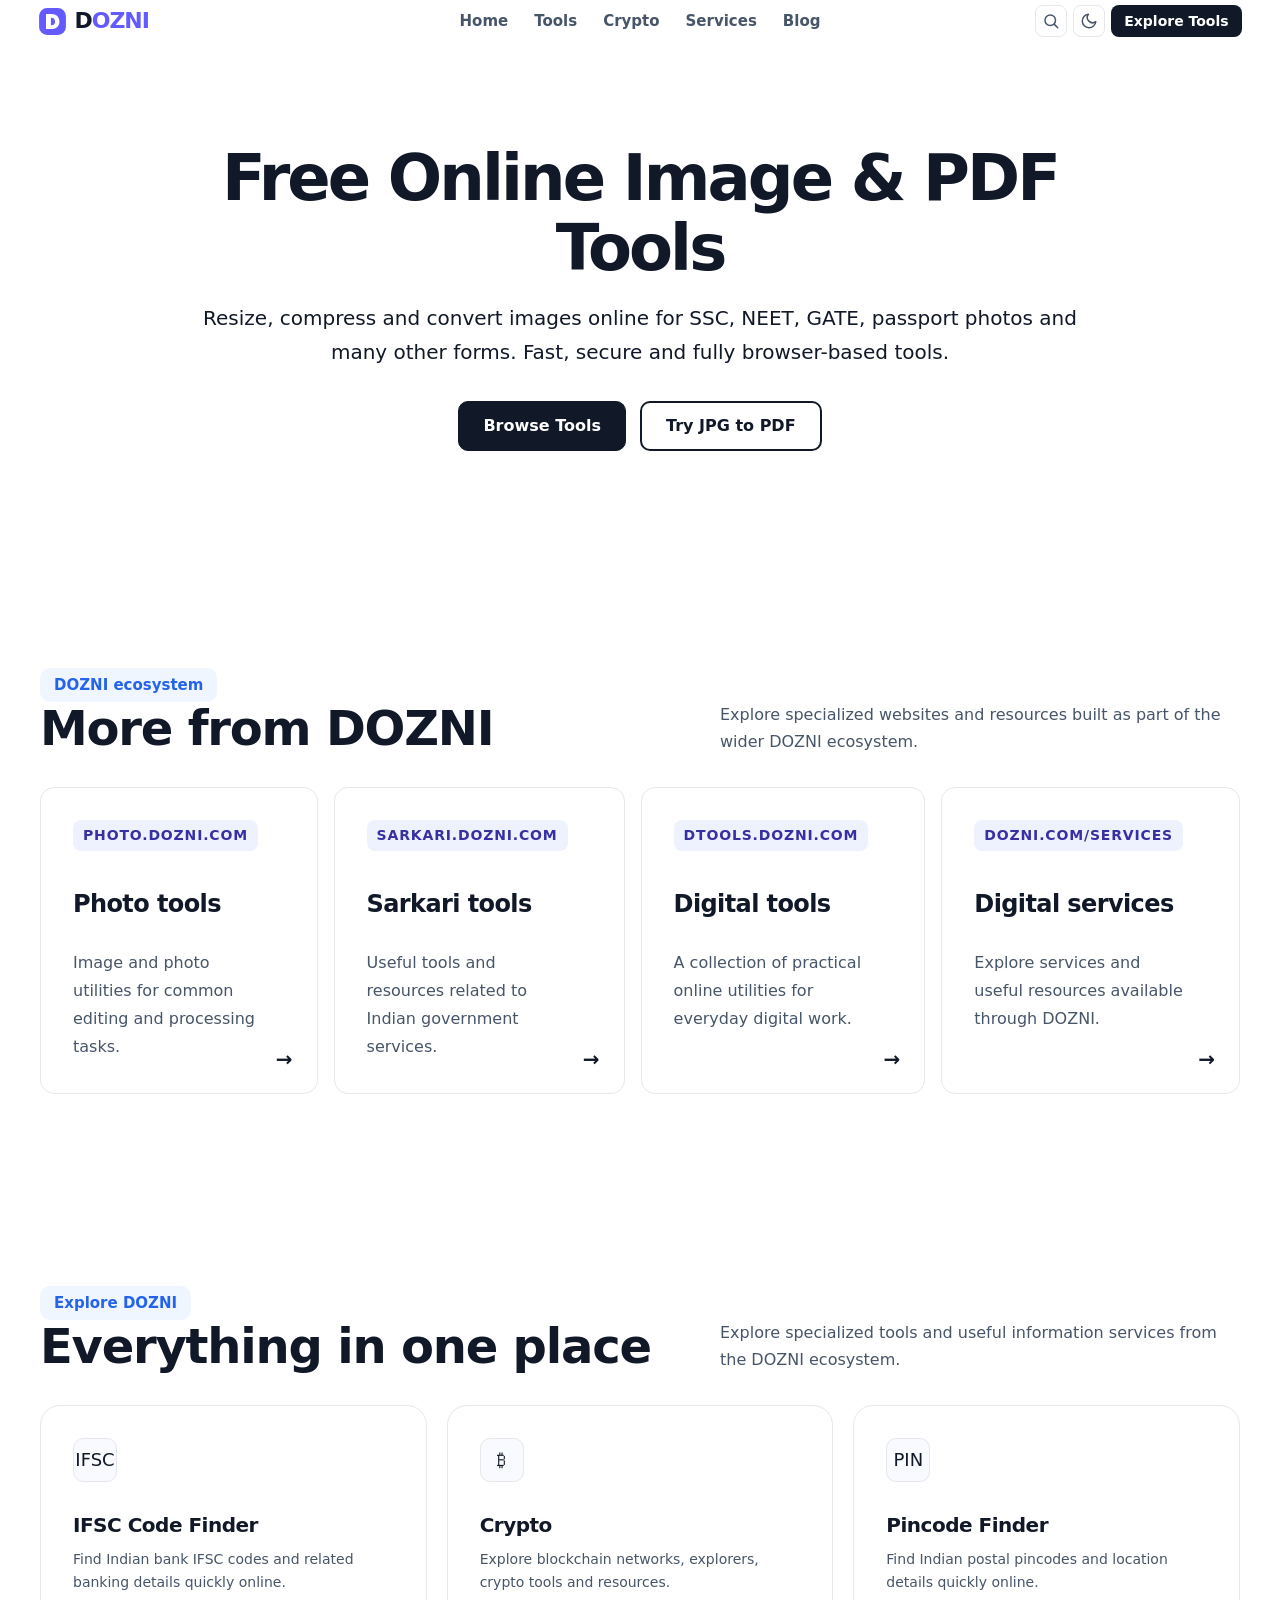
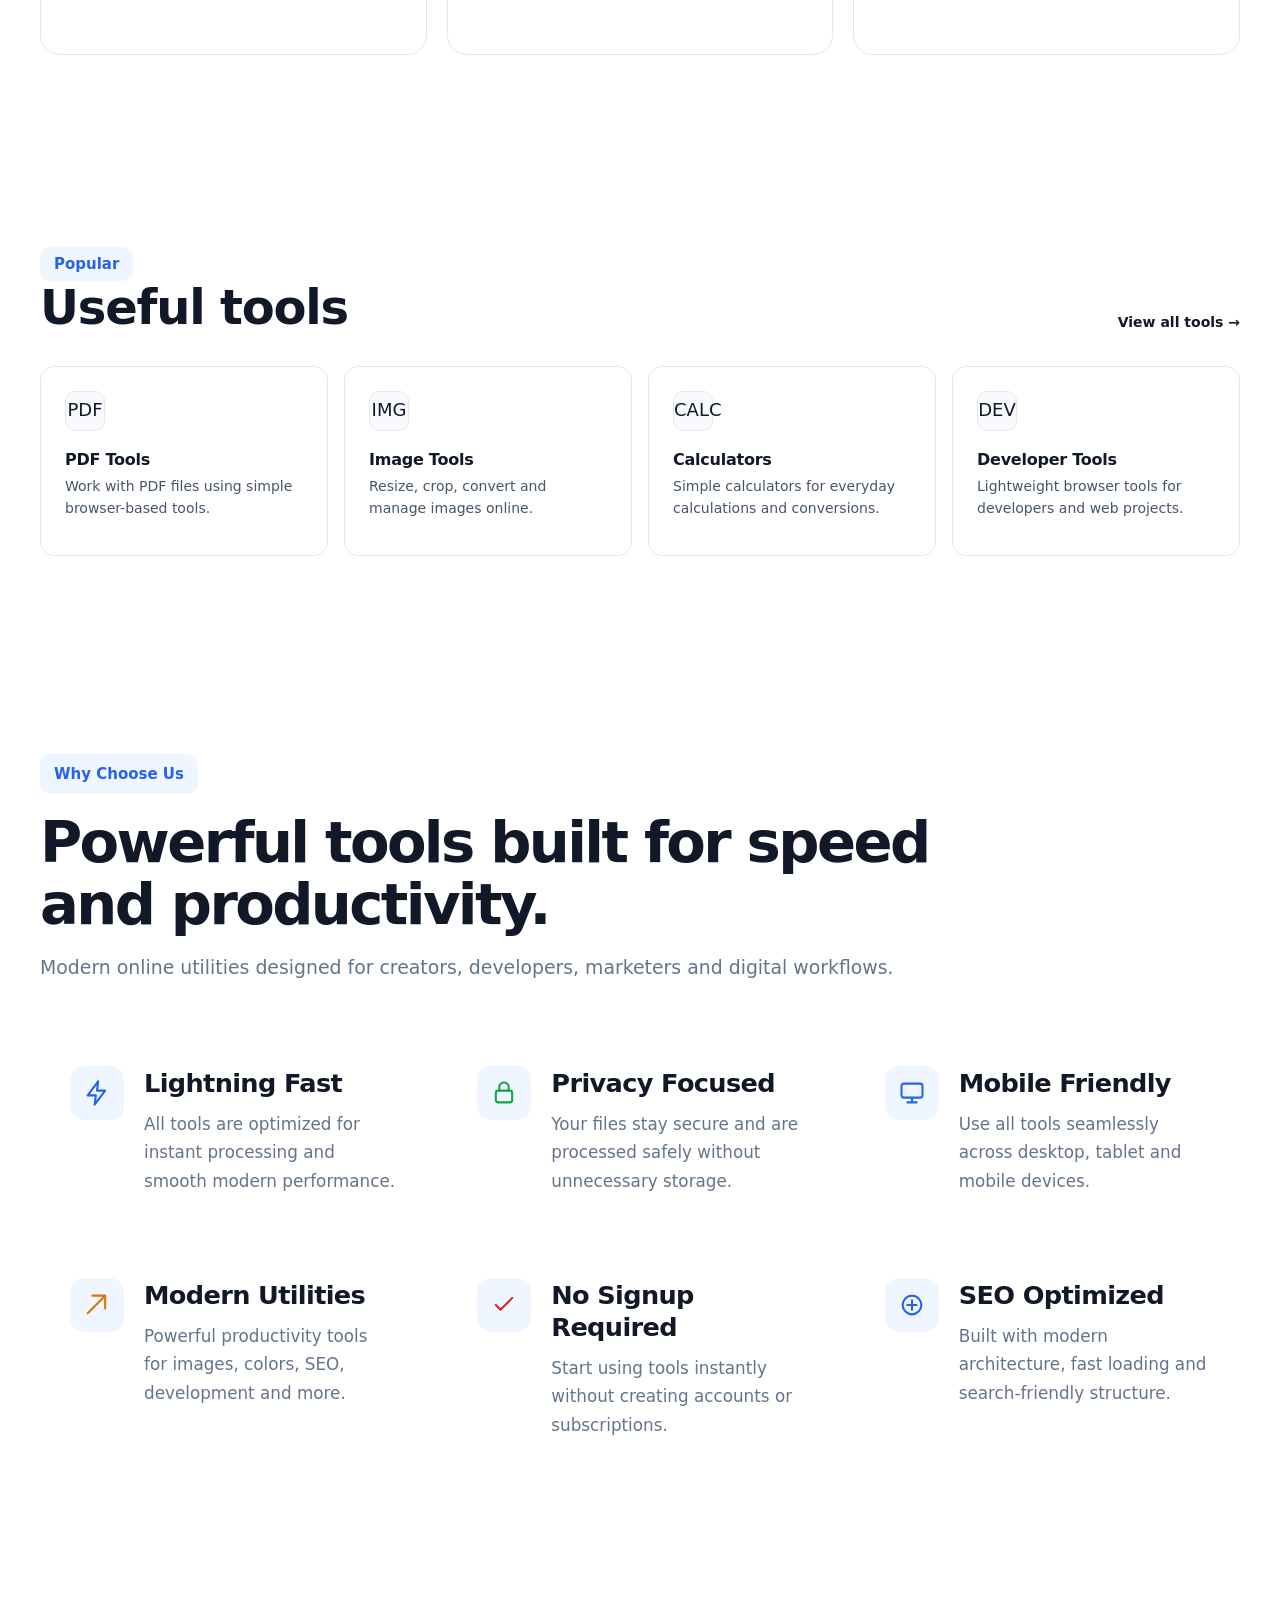
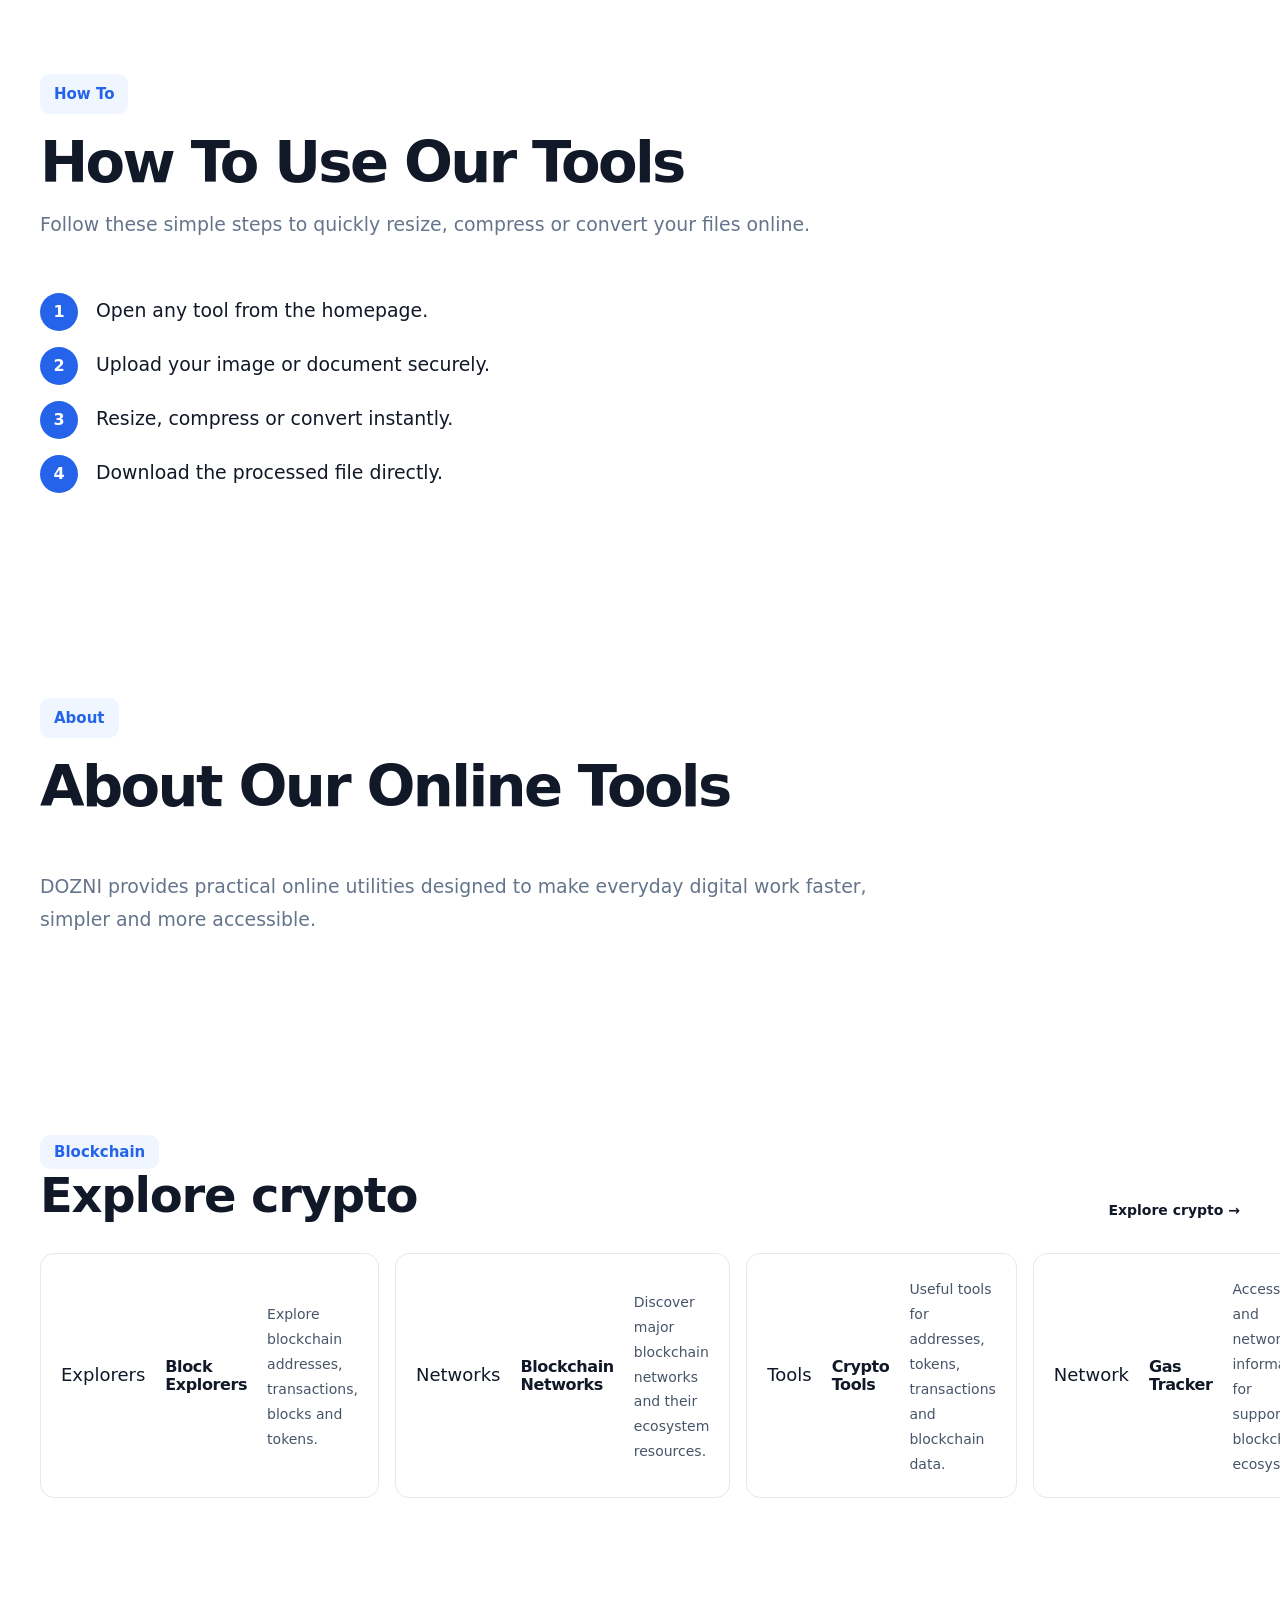
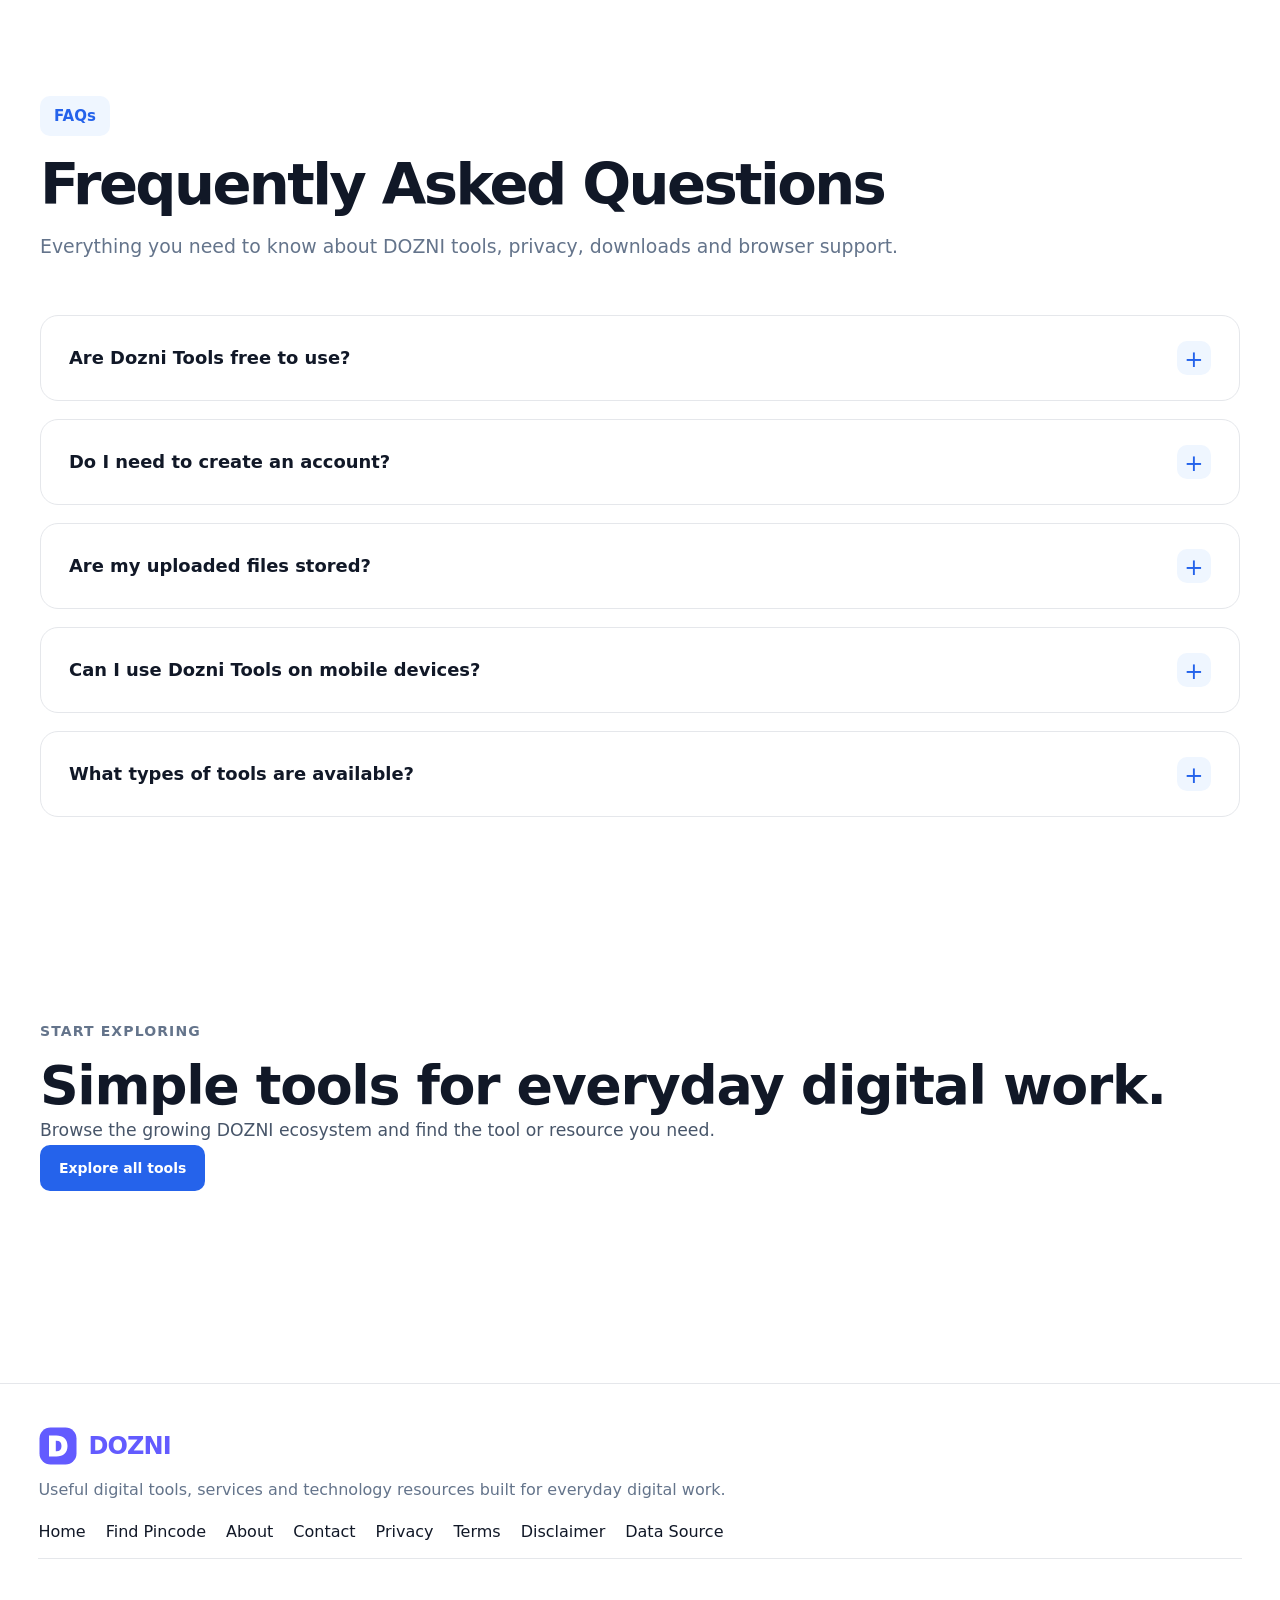
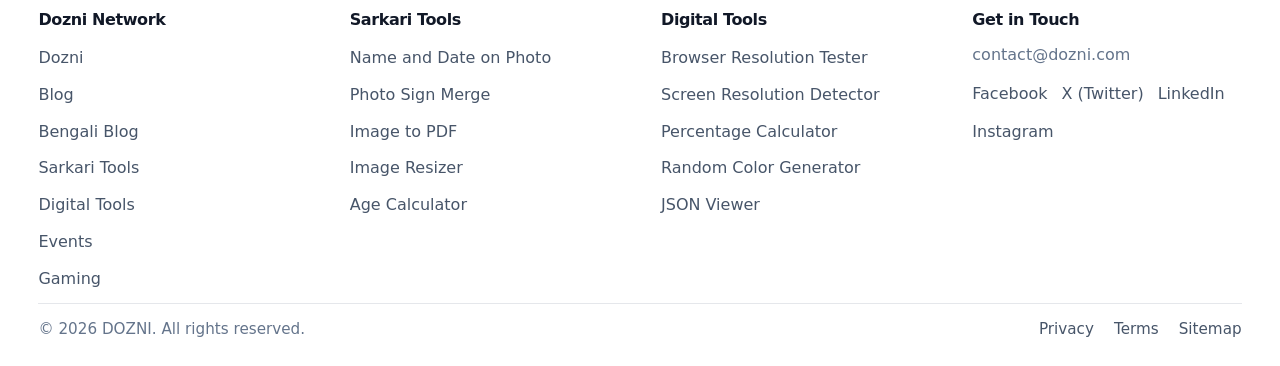
==== commit 8b9e520c: "Restore homepage to previous version" ====
--- a/index.html
+++ b/index.html
@@ -36,7 +36,7 @@
     .ecosystem-section{padding-top:clamp(72px,9vw,120px)}
     .ecosystem-card{position:relative;display:flex;flex-direction:column;align-items:flex-start;min-height:210px;padding:var(--space-7);padding-right:56px;text-align:left;width:100%}
     .ecosystem-card-domain{display:inline-flex;align-items:center;width:max-content;margin-bottom:var(--space-5);padding:7px 10px;border-radius:8px;background:#eef2ff;color:#3730a3;font-size:var(--text-sm);font-weight:800;letter-spacing:.06em;text-transform:uppercase;text-align:left;text-decoration:none;line-height:1.2;transition:transform var(--transition-fast),background var(--transition-fast),color var(--transition-fast)}
-    .ecosystem-card-domain:hover{background:#e0e7ff;color:#312e81;text-decoration:underline;text-underline-offset:3px;transform:translateY(-1px)}
+    .ecosystem-card:hover .ecosystem-card-domain{background:#e0e7ff;color:#312e81;text-decoration:underline;text-underline-offset:3px;transform:translateY(-1px)}
     .ecosystem-card h3{margin:0 0 var(--space-3);font-size:var(--text-2xl);text-align:left}
     .ecosystem-card p{margin:0;font-size:var(--text-base);line-height:var(--line-relaxed);text-align:left;max-width:100%}
     .ecosystem-card-arrow{position:absolute;right:24px;bottom:24px;font-size:1.25rem;font-weight:700;line-height:1;color:var(--color-text);transition:transform var(--transition-fast)}
@@ -51,7 +51,7 @@
 <div data-component="/components/header.html"></div>
 <main id="main-content">
 <section class="home-tools-hero" aria-labelledby="home-tools-title"><div class="container"><h1 id="home-tools-title">Free Online Image &amp; PDF Tools</h1><p>Resize, compress and convert images online for SSC, NEET, GATE, passport photos and many other forms. Fast, secure and fully browser-based tools.</p><div class="home-tools-actions"><a class="btn btn-primary" href="https://photo.dozni.com/">Browse Tools</a><a class="btn btn-secondary" href="https://photo.dozni.com/tools/jpg-to-pdf/">Try JPG to PDF</a></div></div></section>
-<section class="section ecosystem-section"><div class="container"><div class="section-header"><div><p class="section-kicker">DOZNI ecosystem</p><h2>More from DOZNI</h2></div><p class="section-description">Explore specialized websites and resources built as part of the wider DOZNI ecosystem.</p></div><div class="category-grid"><a class="category-card ecosystem-card" href="https://photo.dozni.com/"><a class="ecosystem-card-domain" href="https://photo.dozni.com/">PHOTO.DOZNI.COM</a><h3>Photo tools</h3><p>Image and photo utilities for common editing and processing tasks.</p><span class="ecosystem-card-arrow" aria-hidden="true">→</span></a><a class="category-card ecosystem-card" href="https://sarkari.dozni.com/"><a class="ecosystem-card-domain" href="https://sarkari.dozni.com/">SARKARI.DOZNI.COM</a><h3>Sarkari tools</h3><p>Useful tools and resources related to Indian government services.</p><span class="ecosystem-card-arrow" aria-hidden="true">→</span></a><a class="category-card ecosystem-card" href="https://dtools.dozni.com/"><a class="ecosystem-card-domain" href="https://dtools.dozni.com/">DTOOLS.DOZNI.COM</a><h3>Digital tools</h3><p>A collection of practical online utilities for everyday digital work.</p><span class="ecosystem-card-arrow" aria-hidden="true">→</span></a><a class="category-card ecosystem-card" href="/services/"><a class="ecosystem-card-domain" href="/services/">DOZNI.COM/SERVICES</a><h3>Digital services</h3><p>Explore services and useful resources available through DOZNI.</p><span class="ecosystem-card-arrow" aria-hidden="true">→</span></a></div></div></section>
+<section class="section ecosystem-section"><div class="container"><div class="section-header"><div><p class="section-kicker">DOZNI ecosystem</p><h2>More from DOZNI</h2></div><p class="section-description">Explore specialized websites and resources built as part of the wider DOZNI ecosystem.</p></div><div class="category-grid"><a class="category-card ecosystem-card" href="https://photo.dozni.com/"><span class="ecosystem-card-domain">PHOTO.DOZNI.COM</span><h3>Photo tools</h3><p>Image and photo utilities for common editing and processing tasks.</p><span class="ecosystem-card-arrow" aria-hidden="true">→</span></a><a class="category-card ecosystem-card" href="https://sarkari.dozni.com/"><span class="ecosystem-card-domain">SARKARI.DOZNI.COM</span><h3>Sarkari tools</h3><p>Useful tools and resources related to Indian government services.</p><span class="ecosystem-card-arrow" aria-hidden="true">→</span></a><a class="category-card ecosystem-card" href="https://dtools.dozni.com/"><span class="ecosystem-card-domain">DTOOLS.DOZNI.COM</span><h3>Digital tools</h3><p>A collection of practical online utilities for everyday digital work.</p><span class="ecosystem-card-arrow" aria-hidden="true">→</span></a><a class="category-card ecosystem-card" href="/services/"><span class="ecosystem-card-domain">DOZNI.COM/SERVICES</span><h3>Digital services</h3><p>Explore services and useful resources available through DOZNI.</p><span class="ecosystem-card-arrow" aria-hidden="true">→</span></a></div></div></section>
 <section class="section"><div class="container"><div class="section-header"><div><p class="section-kicker">Explore DOZNI</p><h2>Everything in one place</h2></div><p class="section-description">Explore specialized tools and useful information services from the DOZNI ecosystem.</p></div><div class="feature-grid"><a class="feature-card" href="https://ifsc.dozni.com/"><div class="feature-card-icon">IFSC</div><div><h3>IFSC Code Finder</h3><p>Find Indian bank IFSC codes and related banking details quickly online.</p></div></a><a class="feature-card" href="/crypto/"><div class="feature-card-icon">₿</div><div><h3>Crypto</h3><p>Explore blockchain networks, explorers, crypto tools and resources.</p></div></a><a class="feature-card" href="https://pincode.dozni.com/"><div class="feature-card-icon">PIN</div><div><h3>Pincode Finder</h3><p>Find Indian postal pincodes and location details quickly online.</p></div></a></div></div></section>
 <section class="section"><div class="container"><div class="section-header"><div><p class="section-kicker">Popular</p><h2>Useful tools</h2></div><a class="text-link" href="/tools/">View all tools →</a></div><div class="tool-grid"><a class="tool-card" href="/tools/pdf/"><div class="tool-card-icon">PDF</div><div class="tool-card-content"><h3>PDF Tools</h3><p>Work with PDF files using simple browser-based tools.</p></div></a><a class="tool-card" href="/tools/image/"><div class="tool-card-icon">IMG</div><div class="tool-card-content"><h3>Image Tools</h3><p>Resize, crop, convert and manage images online.</p></div></a><a class="tool-card" href="/tools/calculator/"><div class="tool-card-icon">CALC</div><div class="tool-card-content"><h3>Calculators</h3><p>Simple calculators for everyday calculations and conversions.</p></div></a><a class="tool-card" href="/tools/developer/"><div class="tool-card-icon">DEV</div><div class="tool-card-content"><h3>Developer Tools</h3><p>Lightweight browser tools for developers and web projects.</p></div></a></div></div></section>
 <div data-component="/components/features.html"></div>
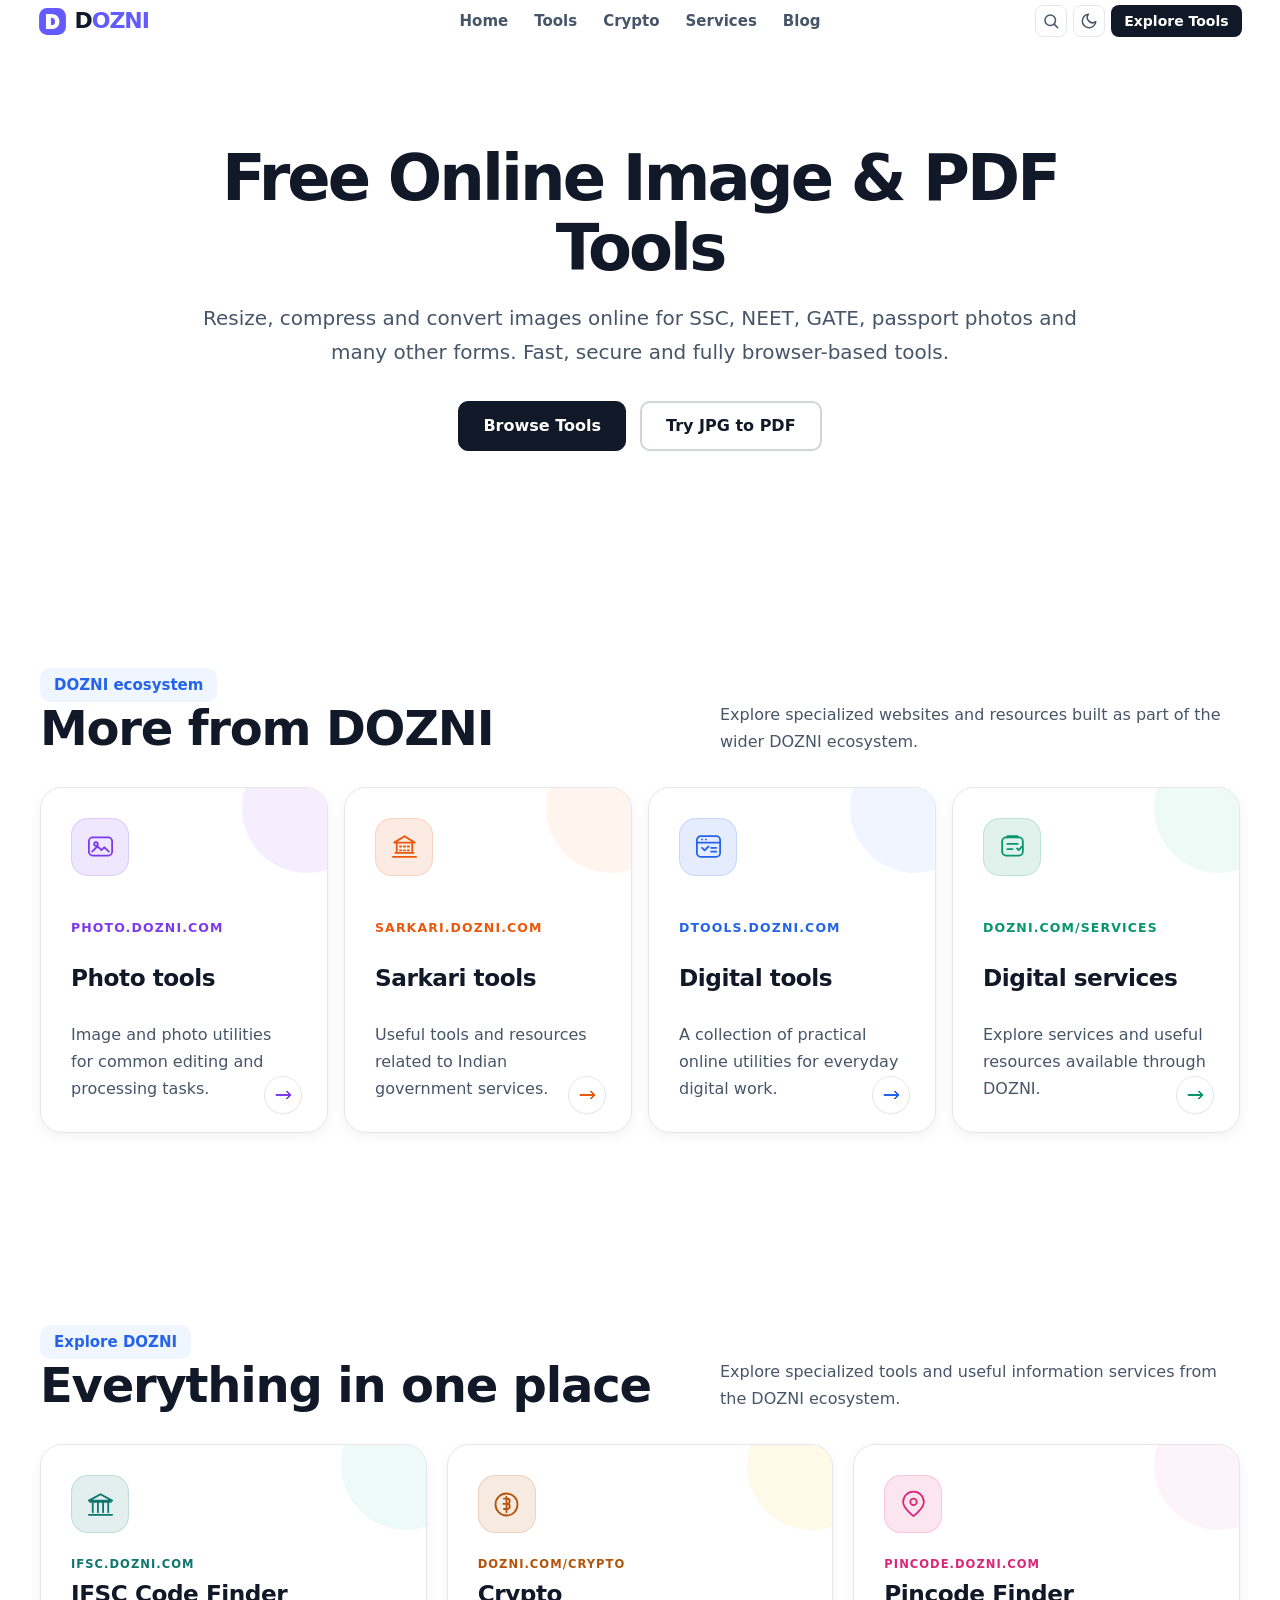
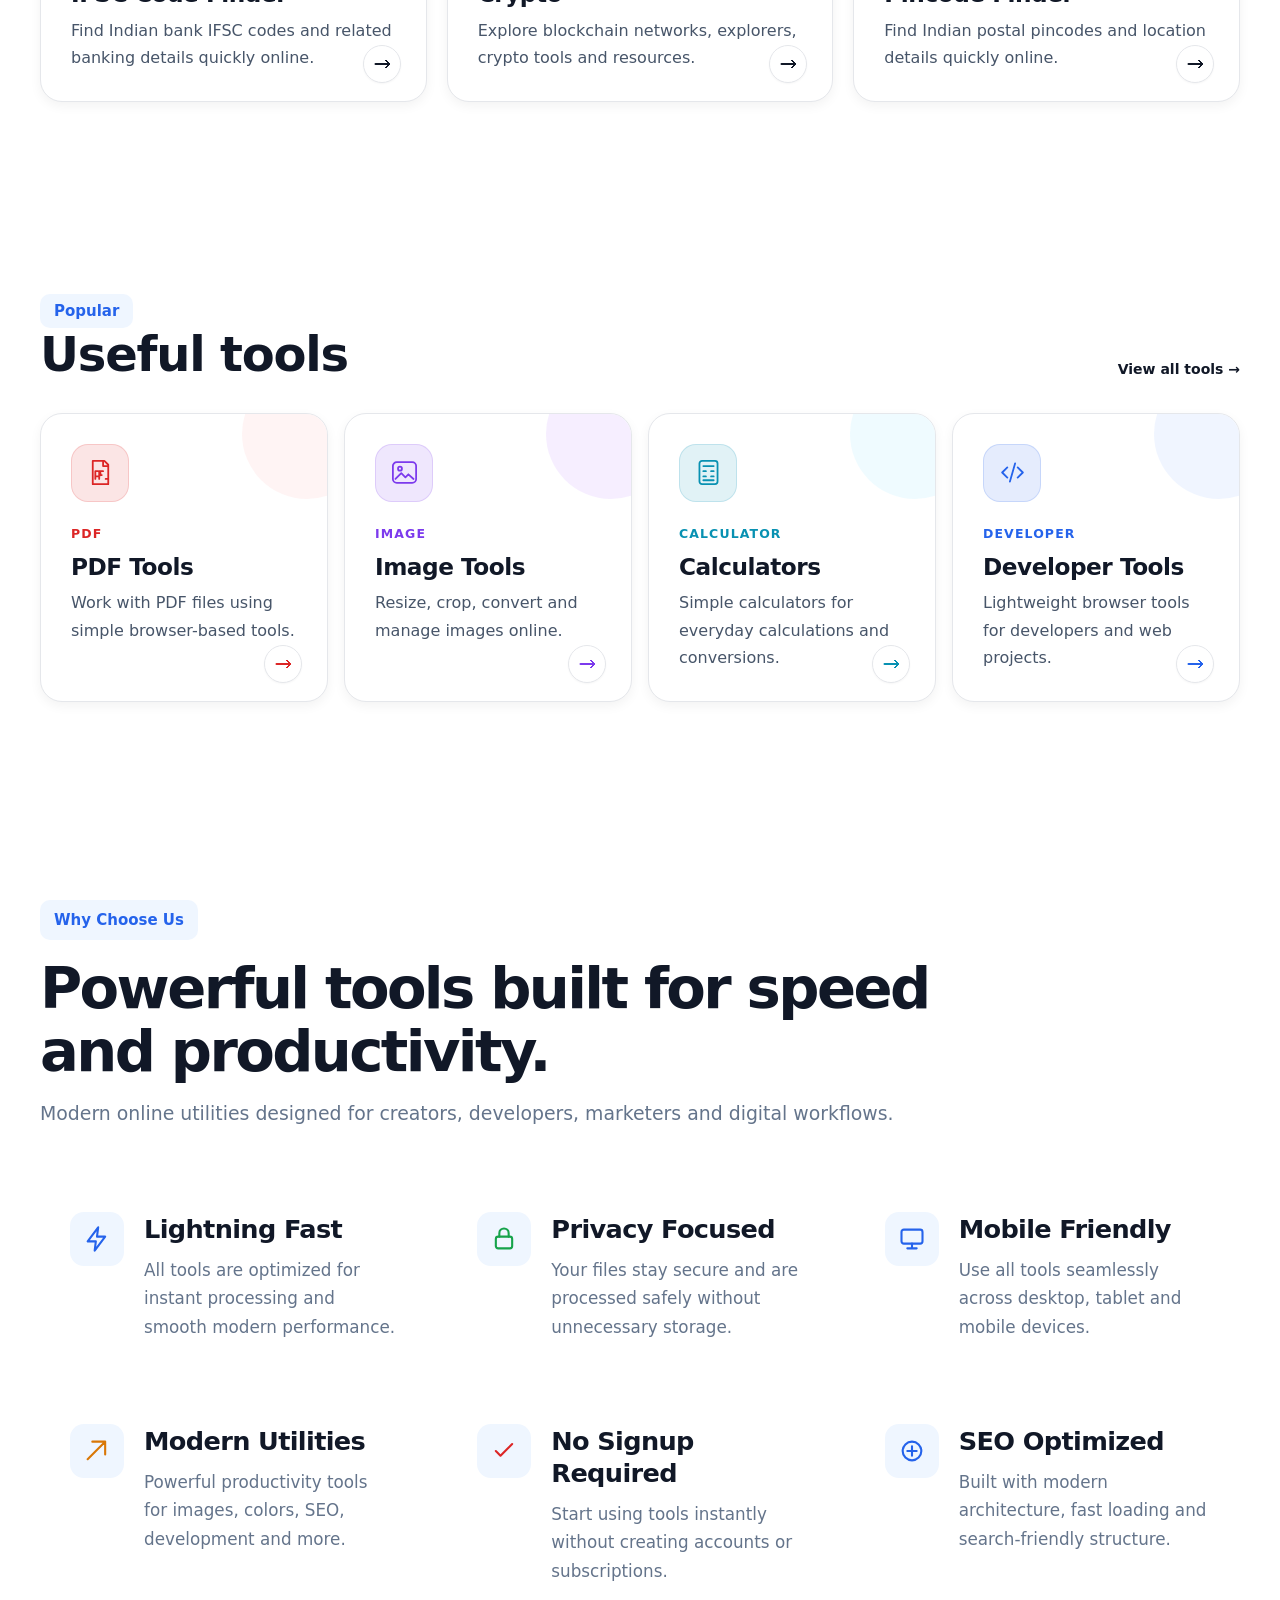
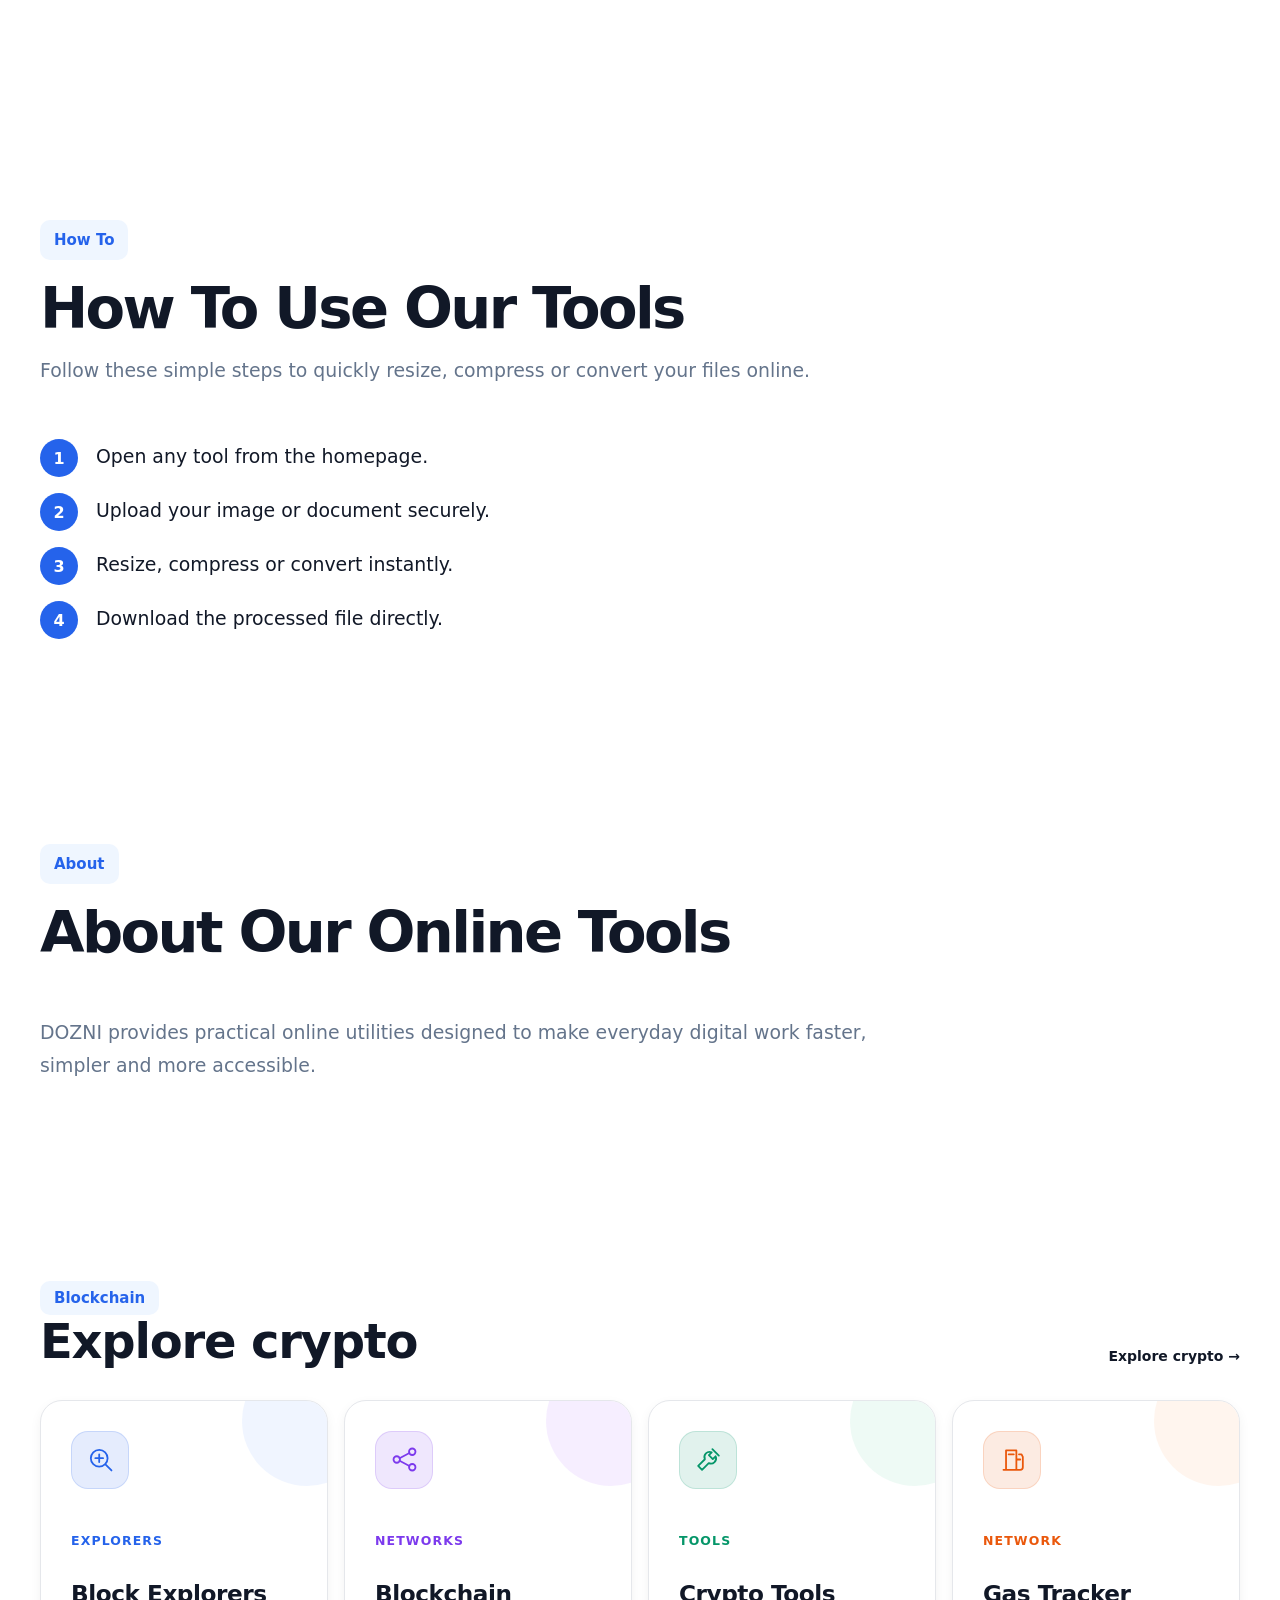
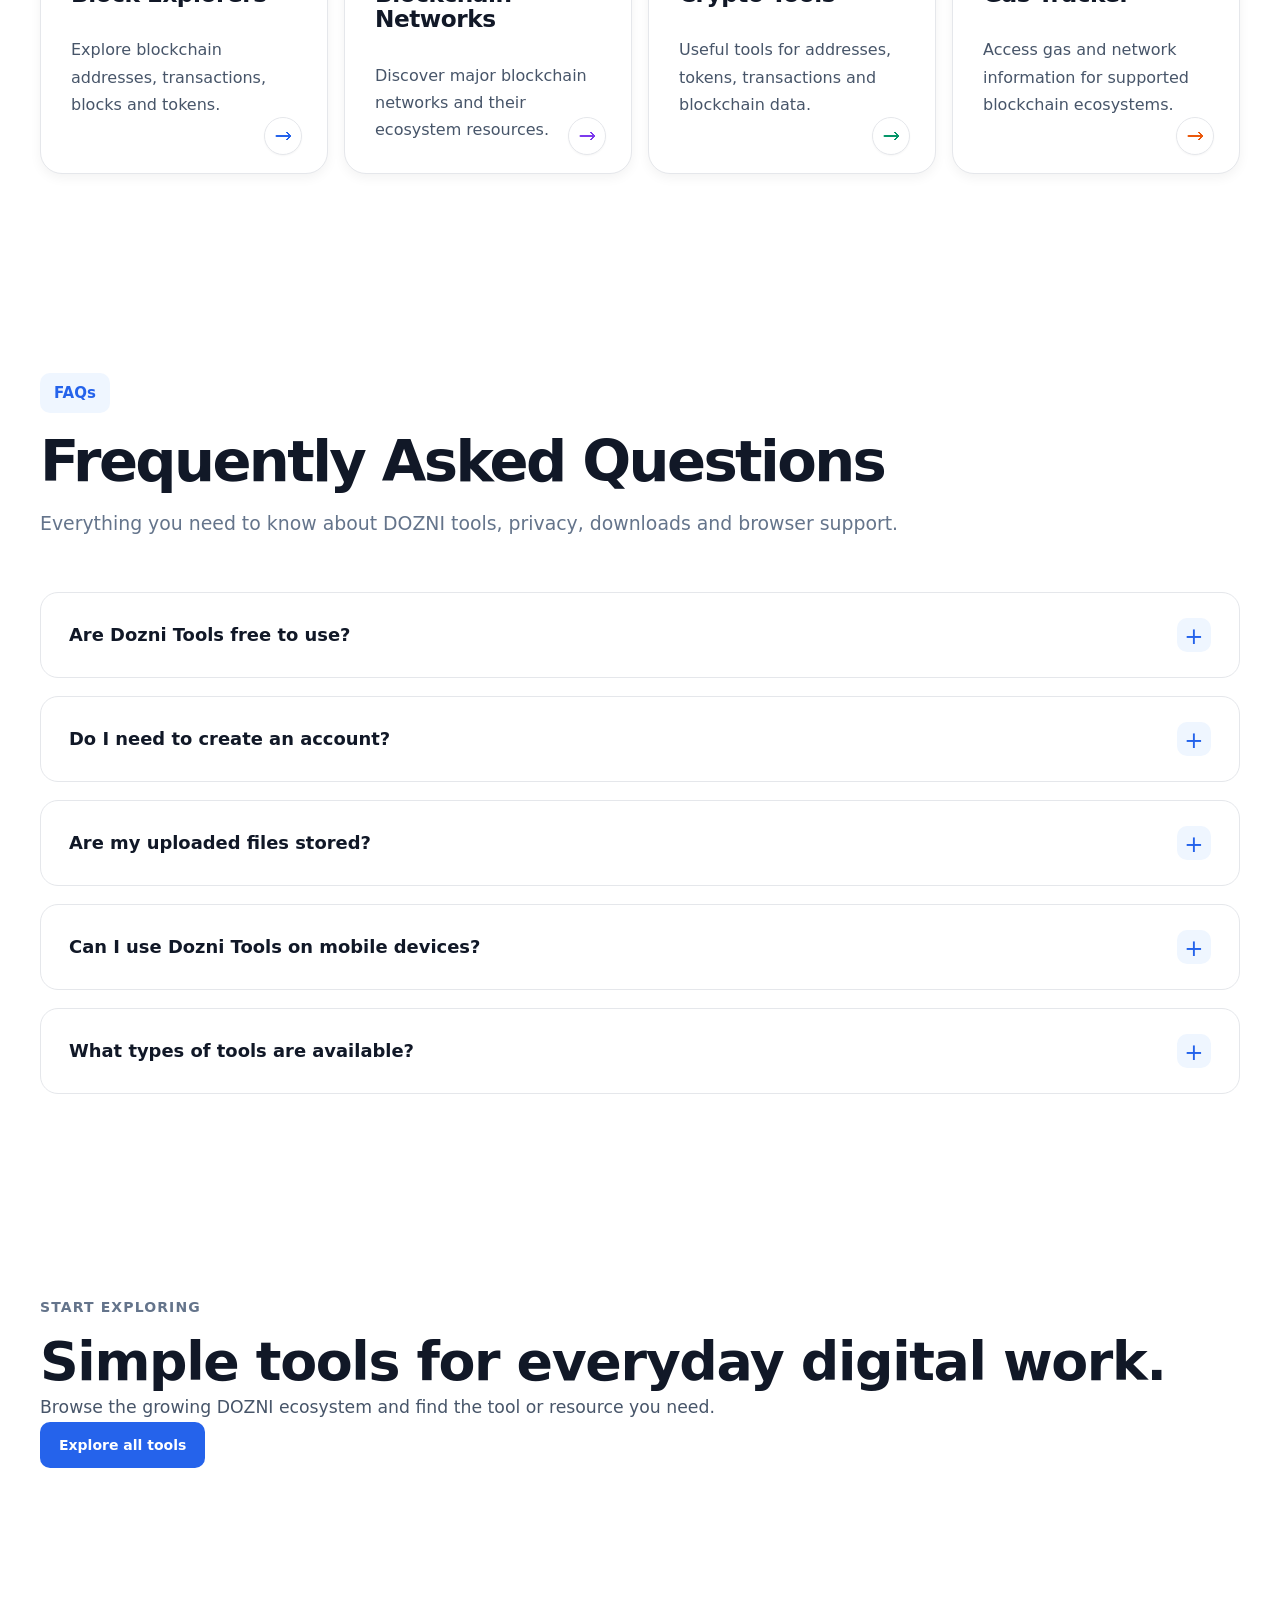
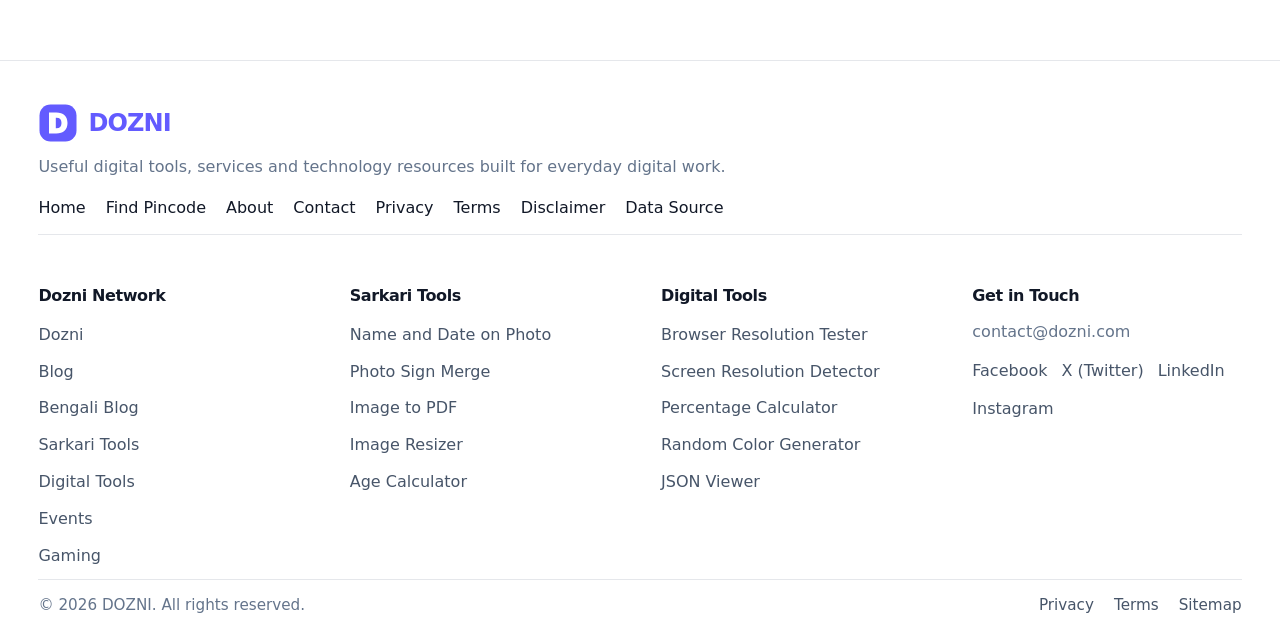
==== commit 3c563062: "Update index.html" ====
--- a/index.html
+++ b/index.html
@@ -22,44 +22,62 @@
   <link rel="stylesheet" href="/assets/css/components.css">
   <link rel="stylesheet" href="/assets/css/responsive.css">
   <style>
-    .home-tools-hero{background:#fff;color:#111827;padding:clamp(64px,8vw,104px) 0;text-align:center}
-    .home-tools-hero .container{max-width:1180px}
-    .home-tools-hero h1{margin:0 auto 18px;max-width:950px;color:#111827;font-size:clamp(2.5rem,5vw,4.25rem);line-height:1.08;letter-spacing:-.045em}
-    .home-tools-hero p{max-width:900px;margin:0 auto;color:#111827;font-size:clamp(1.05rem,1.7vw,1.25rem);line-height:1.7}
-    .home-tools-actions{display:flex;justify-content:center;align-items:center;gap:14px;margin-top:32px;flex-wrap:wrap}
-    .home-tools-actions .btn{min-height:50px;padding:12px 24px;font-size:1rem;border-radius:10px}
-    .home-tools-actions .btn-primary{background:#111827;color:#fff;border-color:#111827}
-    .home-tools-actions .btn-primary:hover{background:#000;color:#fff;border-color:#000}
-    .home-tools-actions .btn-secondary{background:#fff;color:#111827;border:2px solid #111827}
-    .home-tools-actions .btn-secondary:hover{background:#111827;color:#fff;border-color:#111827}
-    .section-kicker{display:inline-flex;padding:8px 14px;border-radius:10px;background:var(--color-primary-soft);color:var(--color-primary);font-size:15px;font-weight:800;line-height:1.2}
-    .ecosystem-section{padding-top:clamp(72px,9vw,120px)}
-    .ecosystem-card{position:relative;display:flex;flex-direction:column;align-items:flex-start;min-height:210px;padding:var(--space-7);padding-right:56px;text-align:left;width:100%}
-    .ecosystem-card-domain{display:inline-flex;align-items:center;width:max-content;margin-bottom:var(--space-5);padding:7px 10px;border-radius:8px;background:#eef2ff;color:#3730a3;font-size:var(--text-sm);font-weight:800;letter-spacing:.06em;text-transform:uppercase;text-align:left;text-decoration:none;line-height:1.2;transition:transform var(--transition-fast),background var(--transition-fast),color var(--transition-fast)}
-    .ecosystem-card:hover .ecosystem-card-domain{background:#e0e7ff;color:#312e81;text-decoration:underline;text-underline-offset:3px;transform:translateY(-1px)}
-    .ecosystem-card h3{margin:0 0 var(--space-3);font-size:var(--text-2xl);text-align:left}
-    .ecosystem-card p{margin:0;font-size:var(--text-base);line-height:var(--line-relaxed);text-align:left;max-width:100%}
-    .ecosystem-card-arrow{position:absolute;right:24px;bottom:24px;font-size:1.25rem;font-weight:700;line-height:1;color:var(--color-text);transition:transform var(--transition-fast)}
-    .ecosystem-card:hover .ecosystem-card-arrow{transform:translateX(3px)}
-    @media(max-width:600px){.home-tools-hero{padding:56px 0 64px}.home-tools-hero h1{font-size:clamp(2.15rem,10vw,3rem)}.home-tools-hero p{font-size:1rem}.home-tools-actions{margin-top:26px;gap:10px}.home-tools-actions .btn{width:100%;max-width:300px}.ecosystem-section{padding-top:72px}.ecosystem-card{min-height:190px;padding:var(--space-6);padding-right:48px}.ecosystem-card-domain{margin-bottom:var(--space-4);font-size:.78rem}.ecosystem-card h3{font-size:var(--text-xl)}.ecosystem-card-arrow{right:20px;bottom:20px}}
+    .home-tools-hero{background:var(--color-bg);color:var(--color-text);padding:clamp(64px,8vw,104px) 0;text-align:center}.home-tools-hero .container{max-width:1180px}.home-tools-hero h1{margin:0 auto 18px;max-width:950px;color:var(--color-text);font-size:clamp(2.5rem,5vw,4.25rem);line-height:1.08;letter-spacing:-.045em}.home-tools-hero p{max-width:900px;margin:0 auto;color:var(--color-text-soft);font-size:clamp(1.05rem,1.7vw,1.25rem);line-height:1.7}.home-tools-actions{display:flex;justify-content:center;align-items:center;gap:14px;margin-top:32px;flex-wrap:wrap}.home-tools-actions .btn{min-height:50px;padding:12px 24px;font-size:1rem;border-radius:10px}.home-tools-actions .btn-primary{background:var(--color-text);color:var(--color-text-inverse);border-color:var(--color-text)}.home-tools-actions .btn-primary:hover{background:var(--color-primary-hover);color:var(--color-text-inverse);border-color:var(--color-primary-hover)}.home-tools-actions .btn-secondary{background:transparent;color:var(--color-text);border:2px solid var(--color-border-strong)}.home-tools-actions .btn-secondary:hover{background:var(--color-text);color:var(--color-text-inverse);border-color:var(--color-text)}
+    .section-kicker{display:inline-flex;padding:8px 14px;border-radius:10px;background:var(--color-primary-soft);color:var(--color-primary);font-size:15px;font-weight:800;line-height:1.2}.ecosystem-section{padding-top:clamp(72px,9vw,120px)}
+    .ecosystem-card,.modern-card{position:relative;display:flex;flex-direction:column;align-items:flex-start;min-height:250px;padding:30px;text-align:left;width:100%;overflow:hidden;border:1px solid var(--color-border);border-radius:22px;background:var(--color-surface);box-shadow:var(--shadow-sm);transition:transform .22s ease,box-shadow .22s ease,border-color .22s ease}.ecosystem-card::after,.modern-card::after{content:"";position:absolute;right:-45px;top:-45px;width:130px;height:130px;border-radius:50%;background:var(--card-soft);opacity:.72;pointer-events:none}.ecosystem-card:hover,.modern-card:hover{transform:translateY(-6px);box-shadow:var(--shadow-md);border-color:var(--card-border)}
+    .card-svg-icon{position:relative;z-index:1;width:58px;height:58px;display:grid;place-items:center;margin-bottom:24px;border-radius:17px;background:color-mix(in srgb,var(--card-color) 12%,var(--color-surface));color:var(--card-color);border:1px solid color-mix(in srgb,var(--card-color) 16%,transparent)}.card-svg-icon svg{width:31px;height:31px;display:block}.card-svg-icon svg *{vector-effect:non-scaling-stroke}.card-domain{position:relative;z-index:1;display:block;margin:0 0 9px;color:var(--card-color);font-size:.78rem;font-weight:850;letter-spacing:.09em;text-transform:uppercase;line-height:1.3}.modern-card h3,.ecosystem-card h3{position:relative;z-index:1;margin:0 0 10px;font-size:1.45rem;letter-spacing:-.02em;text-align:left;color:var(--color-text)}.modern-card p,.ecosystem-card p{position:relative;z-index:1;margin:0;max-width:360px;font-size:1rem;line-height:1.7;text-align:left;color:var(--color-text-soft)}
+    .card-arrow{position:absolute;z-index:2;right:25px;bottom:24px;width:38px;height:38px;display:grid;place-items:center;border-radius:50%;background:var(--color-surface);color:var(--card-color);font-size:1.15rem;font-weight:800;line-height:1;box-shadow:var(--shadow-xs);border:1px solid var(--color-border);transition:transform .22s ease,background .22s ease,color .22s ease,border-color .22s ease}.modern-card:hover .card-arrow,.ecosystem-card:hover .card-arrow{transform:translateX(4px);background:var(--card-color);color:#fff;border-color:var(--card-color)}
+    .ecosystem-photo{--card-color:#7c3aed;--card-soft:#f3e8ff;--card-border:#ddd6fe}.ecosystem-sarkari{--card-color:#ea580c;--card-soft:#fff1e8;--card-border:#fed7aa}.ecosystem-dtools{--card-color:#2563eb;--card-soft:#eaf2ff;--card-border:#bfdbfe}.ecosystem-services{--card-color:#059669;--card-soft:#e8f8f1;--card-border:#a7f3d0}
+    .modern-ifsc{--card-color:#0f766e;--card-soft:#e8f8f5;--card-border:#99f6e4}.modern-crypto{--card-color:#b45309;--card-soft:#fff7df;--card-border:#fde68a}.modern-pin{--card-color:#db2777;--card-soft:#fdf0f7;--card-border:#f9a8d4}.modern-pdf{--card-color:#dc2626;--card-soft:#fff0f0;--card-border:#fecaca}.modern-image{--card-color:#7c3aed;--card-soft:#f3e8ff;--card-border:#ddd6fe}.modern-calc{--card-color:#0891b2;--card-soft:#e9faff;--card-border:#a5f3fc}.modern-dev{--card-color:#2563eb;--card-soft:#eaf2ff;--card-border:#bfdbfe}.modern-explorer{--card-color:#2563eb;--card-soft:#eaf2ff;--card-border:#bfdbfe}.modern-network{--card-color:#7c3aed;--card-soft:#f3e8ff;--card-border:#ddd6fe}.modern-ctools{--card-color:#059669;--card-soft:#e8f8f1;--card-border:#a7f3d0}.modern-gas{--card-color:#ea580c;--card-soft:#fff1e8;--card-border:#fed7aa}
+    .modern-card.feature-card,.modern-card.tool-card,.modern-card.category-card{box-sizing:border-box}.modern-card.feature-card .card-svg-icon,.modern-card.tool-card .card-svg-icon{flex:0 0 auto}.modern-card.feature-card .card-domain{font-size:.72rem}.modern-card.tool-card .card-domain,.modern-card.category-card .card-domain{margin-bottom:12px}
+    [data-theme="dark"] .ecosystem-photo,[data-theme="dark"] .modern-image{--card-soft:rgba(124,58,237,.16);--card-border:rgba(167,139,250,.38)}
+    [data-theme="dark"] .ecosystem-sarkari,[data-theme="dark"] .modern-gas{--card-soft:rgba(234,88,12,.15);--card-border:rgba(251,146,60,.38)}
+    [data-theme="dark"] .ecosystem-dtools,[data-theme="dark"] .modern-dev,[data-theme="dark"] .modern-explorer{--card-soft:rgba(37,99,235,.16);--card-border:rgba(96,165,250,.4)}
+    [data-theme="dark"] .ecosystem-services,[data-theme="dark"] .modern-ctools{--card-soft:rgba(5,150,105,.15);--card-border:rgba(52,211,153,.38)}
+    [data-theme="dark"] .modern-ifsc{--card-soft:rgba(15,118,110,.16);--card-border:rgba(45,212,191,.38)}
+    [data-theme="dark"] .modern-crypto{--card-soft:rgba(180,83,9,.16);--card-border:rgba(251,191,36,.38)}
+    [data-theme="dark"] .modern-pin{--card-soft:rgba(219,39,119,.15);--card-border:rgba(244,114,182,.38)}
+    [data-theme="dark"] .modern-pdf{--card-soft:rgba(220,38,38,.15);--card-border:rgba(248,113,113,.38)}
+    [data-theme="dark"] .modern-calc{--card-soft:rgba(8,145,178,.15);--card-border:rgba(34,211,238,.38)}
+    [data-theme="dark"] .modern-network{--card-soft:rgba(124,58,237,.16);--card-border:rgba(167,139,250,.38)}
+    @media (prefers-color-scheme:dark){:root:not([data-theme="light"]) .ecosystem-photo,:root:not([data-theme="light"]) .modern-image{--card-soft:rgba(124,58,237,.16);--card-border:rgba(167,139,250,.38)}:root:not([data-theme="light"]) .ecosystem-sarkari,:root:not([data-theme="light"]) .modern-gas{--card-soft:rgba(234,88,12,.15);--card-border:rgba(251,146,60,.38)}:root:not([data-theme="light"]) .ecosystem-dtools,:root:not([data-theme="light"]) .modern-dev,:root:not([data-theme="light"]) .modern-explorer{--card-soft:rgba(37,99,235,.16);--card-border:rgba(96,165,250,.4)}:root:not([data-theme="light"]) .ecosystem-services,:root:not([data-theme="light"]) .modern-ctools{--card-soft:rgba(5,150,105,.15);--card-border:rgba(52,211,153,.38)}:root:not([data-theme="light"]) .modern-ifsc{--card-soft:rgba(15,118,110,.16);--card-border:rgba(45,212,191,.38)}:root:not([data-theme="light"]) .modern-crypto{--card-soft:rgba(180,83,9,.16);--card-border:rgba(251,191,36,.38)}:root:not([data-theme="light"]) .modern-pin{--card-soft:rgba(219,39,119,.15);--card-border:rgba(244,114,182,.38)}:root:not([data-theme="light"]) .modern-pdf{--card-soft:rgba(220,38,38,.15);--card-border:rgba(248,113,113,.38)}:root:not([data-theme="light"]) .modern-calc{--card-soft:rgba(8,145,178,.15);--card-border:rgba(34,211,238,.38)}:root:not([data-theme="light"]) .modern-network{--card-soft:rgba(124,58,237,.16);--card-border:rgba(167,139,250,.38)}}
+    @media(max-width:600px){.home-tools-hero{padding:56px 0 64px}.home-tools-hero h1{font-size:clamp(2.15rem,10vw,3rem)}.home-tools-hero p{font-size:1rem}.home-tools-actions{margin-top:26px;gap:10px}.home-tools-actions .btn{width:100%;max-width:300px}.ecosystem-section{padding-top:72px}.ecosystem-card,.modern-card{min-height:230px;padding:25px;border-radius:19px}.card-svg-icon{width:52px;height:52px;border-radius:15px;margin-bottom:21px}.card-svg-icon svg{width:28px;height:28px}.modern-card h3,.ecosystem-card h3{font-size:1.3rem}.card-arrow{right:20px;bottom:20px}}
   </style>
   <script type="application/ld+json">{"@context":"https://schema.org","@type":"WebSite","name":"DOZNI","url":"https://dozni.com/","description":"Useful online tools, crypto resources, digital services and technology solutions."}</script>
   <script type="application/ld+json">{"@context":"https://schema.org","@type":"FAQPage","mainEntity":[{"@type":"Question","name":"Are DOZNI tools free to use?","acceptedAnswer":{"@type":"Answer","text":"Many DOZNI tools are designed to be available directly in your browser without requiring a paid subscription."}},{"@type":"Question","name":"Do I need to create an account?","acceptedAnswer":{"@type":"Answer","text":"No. DOZNI tools are designed to let you start working immediately without unnecessary signup requirements."}},{"@type":"Question","name":"Can I use DOZNI tools on mobile?","acceptedAnswer":{"@type":"Answer","text":"Yes. DOZNI is designed to work across modern desktop, tablet and mobile browsers."}}]}</script>
 </head>
 <body>
-<a class="skip-link" href="#main-content">Skip to content</a>
-<div data-component="/components/header.html"></div>
+<a class="skip-link" href="#main-content">Skip to content</a><div data-component="/components/header.html"></div>
 <main id="main-content">
 <section class="home-tools-hero" aria-labelledby="home-tools-title"><div class="container"><h1 id="home-tools-title">Free Online Image &amp; PDF Tools</h1><p>Resize, compress and convert images online for SSC, NEET, GATE, passport photos and many other forms. Fast, secure and fully browser-based tools.</p><div class="home-tools-actions"><a class="btn btn-primary" href="https://photo.dozni.com/">Browse Tools</a><a class="btn btn-secondary" href="https://photo.dozni.com/tools/jpg-to-pdf/">Try JPG to PDF</a></div></div></section>
-<section class="section ecosystem-section"><div class="container"><div class="section-header"><div><p class="section-kicker">DOZNI ecosystem</p><h2>More from DOZNI</h2></div><p class="section-description">Explore specialized websites and resources built as part of the wider DOZNI ecosystem.</p></div><div class="category-grid"><a class="category-card ecosystem-card" href="https://photo.dozni.com/"><span class="ecosystem-card-domain">PHOTO.DOZNI.COM</span><h3>Photo tools</h3><p>Image and photo utilities for common editing and processing tasks.</p><span class="ecosystem-card-arrow" aria-hidden="true">→</span></a><a class="category-card ecosystem-card" href="https://sarkari.dozni.com/"><span class="ecosystem-card-domain">SARKARI.DOZNI.COM</span><h3>Sarkari tools</h3><p>Useful tools and resources related to Indian government services.</p><span class="ecosystem-card-arrow" aria-hidden="true">→</span></a><a class="category-card ecosystem-card" href="https://dtools.dozni.com/"><span class="ecosystem-card-domain">DTOOLS.DOZNI.COM</span><h3>Digital tools</h3><p>A collection of practical online utilities for everyday digital work.</p><span class="ecosystem-card-arrow" aria-hidden="true">→</span></a><a class="category-card ecosystem-card" href="/services/"><span class="ecosystem-card-domain">DOZNI.COM/SERVICES</span><h3>Digital services</h3><p>Explore services and useful resources available through DOZNI.</p><span class="ecosystem-card-arrow" aria-hidden="true">→</span></a></div></div></section>
-<section class="section"><div class="container"><div class="section-header"><div><p class="section-kicker">Explore DOZNI</p><h2>Everything in one place</h2></div><p class="section-description">Explore specialized tools and useful information services from the DOZNI ecosystem.</p></div><div class="feature-grid"><a class="feature-card" href="https://ifsc.dozni.com/"><div class="feature-card-icon">IFSC</div><div><h3>IFSC Code Finder</h3><p>Find Indian bank IFSC codes and related banking details quickly online.</p></div></a><a class="feature-card" href="/crypto/"><div class="feature-card-icon">₿</div><div><h3>Crypto</h3><p>Explore blockchain networks, explorers, crypto tools and resources.</p></div></a><a class="feature-card" href="https://pincode.dozni.com/"><div class="feature-card-icon">PIN</div><div><h3>Pincode Finder</h3><p>Find Indian postal pincodes and location details quickly online.</p></div></a></div></div></section>
-<section class="section"><div class="container"><div class="section-header"><div><p class="section-kicker">Popular</p><h2>Useful tools</h2></div><a class="text-link" href="/tools/">View all tools →</a></div><div class="tool-grid"><a class="tool-card" href="/tools/pdf/"><div class="tool-card-icon">PDF</div><div class="tool-card-content"><h3>PDF Tools</h3><p>Work with PDF files using simple browser-based tools.</p></div></a><a class="tool-card" href="/tools/image/"><div class="tool-card-icon">IMG</div><div class="tool-card-content"><h3>Image Tools</h3><p>Resize, crop, convert and manage images online.</p></div></a><a class="tool-card" href="/tools/calculator/"><div class="tool-card-icon">CALC</div><div class="tool-card-content"><h3>Calculators</h3><p>Simple calculators for everyday calculations and conversions.</p></div></a><a class="tool-card" href="/tools/developer/"><div class="tool-card-icon">DEV</div><div class="tool-card-content"><h3>Developer Tools</h3><p>Lightweight browser tools for developers and web projects.</p></div></a></div></div></section>
+<section class="section ecosystem-section"><div class="container"><div class="section-header"><div><p class="section-kicker">DOZNI ecosystem</p><h2>More from DOZNI</h2></div><p class="section-description">Explore specialized websites and resources built as part of the wider DOZNI ecosystem.</p></div><div class="category-grid">
+<a class="category-card ecosystem-card ecosystem-photo" href="https://photo.dozni.com/"><span class="card-svg-icon" aria-hidden="true"><svg viewBox="0 0 24 24" fill="none" stroke="currentColor" stroke-width="1.8" stroke-linecap="round" stroke-linejoin="round"><rect x="3" y="5" width="18" height="14" rx="3"/><circle cx="8.5" cy="10" r="1.4"/><path d="m5.5 16 4.2-4.2 3 3 2.2-2.2 3.6 3.4"/></svg></span><span class="card-domain">PHOTO.DOZNI.COM</span><h3>Photo tools</h3><p>Image and photo utilities for common editing and processing tasks.</p><span class="card-arrow" aria-hidden="true">→</span></a>
+<a class="category-card ecosystem-card ecosystem-sarkari" href="https://sarkari.dozni.com/"><span class="card-svg-icon" aria-hidden="true"><svg viewBox="0 0 24 24" fill="none" stroke="currentColor" stroke-width="1.8" stroke-linecap="round" stroke-linejoin="round"><path d="M3 20h18M5 17h14M6 17V9h12v8M4 9h16L12 4 4 9Z"/><path d="M8.5 12h1M11.5 12h1M14.5 12h1M8.5 15h1M11.5 15h1M14.5 15h1"/></svg></span><span class="card-domain">SARKARI.DOZNI.COM</span><h3>Sarkari tools</h3><p>Useful tools and resources related to Indian government services.</p><span class="card-arrow" aria-hidden="true">→</span></a>
+<a class="category-card ecosystem-card ecosystem-dtools" href="https://dtools.dozni.com/"><span class="card-svg-icon" aria-hidden="true"><svg viewBox="0 0 24 24" fill="none" stroke="currentColor" stroke-width="1.8" stroke-linecap="round" stroke-linejoin="round"><rect x="3" y="4" width="18" height="16" rx="3"/><path d="M3 9h18"/><circle cx="7" cy="6.5" r=".7" fill="currentColor" stroke="none"/><circle cx="10" cy="6.5" r=".7" fill="currentColor" stroke="none"/><path d="m7 13 2 2 3-3M14 13h4M14 16h4"/></svg></span><span class="card-domain">DTOOLS.DOZNI.COM</span><h3>Digital tools</h3><p>A collection of practical online utilities for everyday digital work.</p><span class="card-arrow" aria-hidden="true">→</span></a>
+<a class="category-card ecosystem-card ecosystem-services" href="/services/"><span class="card-svg-icon" aria-hidden="true"><svg viewBox="0 0 24 24" fill="none" stroke="currentColor" stroke-width="1.8" stroke-linecap="round" stroke-linejoin="round"><rect x="4" y="5" width="16" height="14" rx="3"/><path d="M8 5V4h8v1M8 10h8M8 14h4"/><path d="m15.5 13.5 1.3 1.3 2.7-3"/></svg></span><span class="card-domain">DOZNI.COM/SERVICES</span><h3>Digital services</h3><p>Explore services and useful resources available through DOZNI.</p><span class="card-arrow" aria-hidden="true">→</span></a>
+</div></div></section>
+<section class="section"><div class="container"><div class="section-header"><div><p class="section-kicker">Explore DOZNI</p><h2>Everything in one place</h2></div><p class="section-description">Explore specialized tools and useful information services from the DOZNI ecosystem.</p></div><div class="feature-grid">
+<a class="feature-card modern-card modern-ifsc" href="https://ifsc.dozni.com/"><span class="card-svg-icon" aria-hidden="true"><svg viewBox="0 0 24 24" fill="none" stroke="currentColor" stroke-width="1.8" stroke-linecap="round" stroke-linejoin="round"><path d="M4 10h16M6 10v8M10 10v8M14 10v8M18 10v8M3 20h18M12 4l9 5H3l9-5Z"/></svg></span><span class="card-domain">IFSC.DOZNI.COM</span><h3>IFSC Code Finder</h3><p>Find Indian bank IFSC codes and related banking details quickly online.</p><span class="card-arrow" aria-hidden="true">→</span></a>
+<a class="feature-card modern-card modern-crypto" href="/crypto/"><span class="card-svg-icon" aria-hidden="true"><svg viewBox="0 0 24 24" fill="none" stroke="currentColor" stroke-width="1.8" stroke-linecap="round" stroke-linejoin="round"><circle cx="12" cy="12" r="8.5"/><path d="M10 7.5h2.5a2 2 0 0 1 0 4H9.5h3a2 2 0 0 1 0 4H10M12 6v12"/></svg></span><span class="card-domain">DOZNI.COM/CRYPTO</span><h3>Crypto</h3><p>Explore blockchain networks, explorers, crypto tools and resources.</p><span class="card-arrow" aria-hidden="true">→</span></a>
+<a class="feature-card modern-card modern-pin" href="https://pincode.dozni.com/"><span class="card-svg-icon" aria-hidden="true"><svg viewBox="0 0 24 24" fill="none" stroke="currentColor" stroke-width="1.8" stroke-linecap="round" stroke-linejoin="round"><path d="M20 10c0 5-8 11-8 11S4 15 4 10a8 8 0 1 1 16 0Z"/><circle cx="12" cy="10" r="2.5"/></svg></span><span class="card-domain">PINCODE.DOZNI.COM</span><h3>Pincode Finder</h3><p>Find Indian postal pincodes and location details quickly online.</p><span class="card-arrow" aria-hidden="true">→</span></a>
+</div></div></section>
+<section class="section"><div class="container"><div class="section-header"><div><p class="section-kicker">Popular</p><h2>Useful tools</h2></div><a class="text-link" href="/tools/">View all tools →</a></div><div class="tool-grid">
+<a class="tool-card modern-card modern-pdf" href="/tools/pdf/"><span class="card-svg-icon" aria-hidden="true"><svg viewBox="0 0 24 24" fill="none" stroke="currentColor" stroke-width="1.8" stroke-linecap="round" stroke-linejoin="round"><path d="M6 3h9l3 3v15H6z"/><path d="M14 3v4h4M8 15h2a2 2 0 0 0 0-4H8v6M14 11h-3v6M11 14h2M16 17h2"/></svg></span><span class="card-domain">PDF</span><h3>PDF Tools</h3><p>Work with PDF files using simple browser-based tools.</p><span class="card-arrow" aria-hidden="true">→</span></a>
+<a class="tool-card modern-card modern-image" href="/tools/image/"><span class="card-svg-icon" aria-hidden="true"><svg viewBox="0 0 24 24" fill="none" stroke="currentColor" stroke-width="1.8" stroke-linecap="round" stroke-linejoin="round"><rect x="3" y="4" width="18" height="16" rx="3"/><circle cx="8.5" cy="9" r="1.5"/><path d="m5 17 4.5-4.5 3.2 3.2 2.3-2.3L19 17"/></svg></span><span class="card-domain">IMAGE</span><h3>Image Tools</h3><p>Resize, crop, convert and manage images online.</p><span class="card-arrow" aria-hidden="true">→</span></a>
+<a class="tool-card modern-card modern-calc" href="/tools/calculator/"><span class="card-svg-icon" aria-hidden="true"><svg viewBox="0 0 24 24" fill="none" stroke="currentColor" stroke-width="1.8" stroke-linecap="round" stroke-linejoin="round"><rect x="5" y="3" width="14" height="18" rx="2"/><path d="M8 7h8M8 11h2M14 11h2M8 15h2M14 15h2M8 18h8"/></svg></span><span class="card-domain">CALCULATOR</span><h3>Calculators</h3><p>Simple calculators for everyday calculations and conversions.</p><span class="card-arrow" aria-hidden="true">→</span></a>
+<a class="tool-card modern-card modern-dev" href="/tools/developer/"><span class="card-svg-icon" aria-hidden="true"><svg viewBox="0 0 24 24" fill="none" stroke="currentColor" stroke-width="1.8" stroke-linecap="round" stroke-linejoin="round"><path d="m8 8-4 4 4 4M16 8l4 4-4 4M14 5l-4 14"/></svg></span><span class="card-domain">DEVELOPER</span><h3>Developer Tools</h3><p>Lightweight browser tools for developers and web projects.</p><span class="card-arrow" aria-hidden="true">→</span></a>
+</div></div></section>
 <div data-component="/components/features.html"></div>
-<section class="section"><div class="container"><div class="section-header"><div><p class="section-kicker">Blockchain</p><h2>Explore crypto</h2></div><a class="text-link" href="/crypto/">Explore crypto →</a></div><div class="category-grid"><a class="category-card" href="/crypto/explorers/"><span class="category-card-label">Explorers</span><h3>Block Explorers</h3><p>Explore blockchain addresses, transactions, blocks and tokens.</p></a><a class="category-card" href="/crypto/networks/"><span class="category-card-label">Networks</span><h3>Blockchain Networks</h3><p>Discover major blockchain networks and their ecosystem resources.</p></a><a class="category-card" href="/crypto/tools/"><span class="category-card-label">Tools</span><h3>Crypto Tools</h3><p>Useful tools for addresses, tokens, transactions and blockchain data.</p></a><a class="category-card" href="/crypto/gas/"><span class="category-card-label">Network</span><h3>Gas Tracker</h3><p>Access gas and network information for supported blockchain ecosystems.</p></a></div></div></section>
+<section class="section"><div class="container"><div class="section-header"><div><p class="section-kicker">Blockchain</p><h2>Explore crypto</h2></div><a class="text-link" href="/crypto/">Explore crypto →</a></div><div class="category-grid">
+<a class="category-card modern-card modern-explorer" href="/crypto/explorers/"><span class="card-svg-icon" aria-hidden="true"><svg viewBox="0 0 24 24" fill="none" stroke="currentColor" stroke-width="1.8" stroke-linecap="round" stroke-linejoin="round"><circle cx="11" cy="11" r="6.5"/><path d="m16 16 4.5 4.5M11 8v6M8 11h6"/></svg></span><span class="card-domain">EXPLORERS</span><h3>Block Explorers</h3><p>Explore blockchain addresses, transactions, blocks and tokens.</p><span class="card-arrow" aria-hidden="true">→</span></a>
+<a class="category-card modern-card modern-network" href="/crypto/networks/"><span class="card-svg-icon" aria-hidden="true"><svg viewBox="0 0 24 24" fill="none" stroke="currentColor" stroke-width="1.8" stroke-linecap="round" stroke-linejoin="round"><circle cx="6" cy="12" r="2.5"/><circle cx="18" cy="6" r="2.5"/><circle cx="18" cy="18" r="2.5"/><path d="m8.2 11 7.6-4M8.2 13l7.6 4"/></svg></span><span class="card-domain">NETWORKS</span><h3>Blockchain Networks</h3><p>Discover major blockchain networks and their ecosystem resources.</p><span class="card-arrow" aria-hidden="true">→</span></a>
+<a class="category-card modern-card modern-ctools" href="/crypto/tools/"><span class="card-svg-icon" aria-hidden="true"><svg viewBox="0 0 24 24" fill="none" stroke="currentColor" stroke-width="1.8" stroke-linecap="round" stroke-linejoin="round"><path d="M14.5 6.5a4 4 0 0 0-5.3 5.3L4 17l3 3 5.2-5.2a4 4 0 0 0 5.3-5.3l-2.2 2.2-3-3z"/><path d="m15 4 5 5"/></svg></span><span class="card-domain">TOOLS</span><h3>Crypto Tools</h3><p>Useful tools for addresses, tokens, transactions and blockchain data.</p><span class="card-arrow" aria-hidden="true">→</span></a>
+<a class="category-card modern-card modern-gas" href="/crypto/gas/"><span class="card-svg-icon" aria-hidden="true"><svg viewBox="0 0 24 24" fill="none" stroke="currentColor" stroke-width="1.8" stroke-linecap="round" stroke-linejoin="round"><path d="M7 20V5h8v15M5 20h12M9 8h4M17 8h2l1 2v8a2 2 0 0 1-2 2h-1M15 12h3"/></svg></span><span class="card-domain">NETWORK</span><h3>Gas Tracker</h3><p>Access gas and network information for supported blockchain ecosystems.</p><span class="card-arrow" aria-hidden="true">→</span></a>
+</div></div></section>
 <div data-component="/components/faq.html"></div>
 <section class="section"><div class="container"><div class="cta-card"><p class="eyebrow">Start exploring</p><h2>Simple tools for everyday digital work.</h2><p>Browse the growing DOZNI ecosystem and find the tool or resource you need.</p><a class="btn btn-primary" href="/tools/">Explore all tools</a></div></div></section>
 </main>
 <div data-component="/components/footer.html"></div>
 <script src="/assets/js/theme.js"></script><script src="/assets/js/navigation.js"></script><script src="/assets/js/components.js"></script><script src="/assets/js/main.js"></script><script src="/assets/js/site-search.js"></script>
 </body>
-</html>+</html>
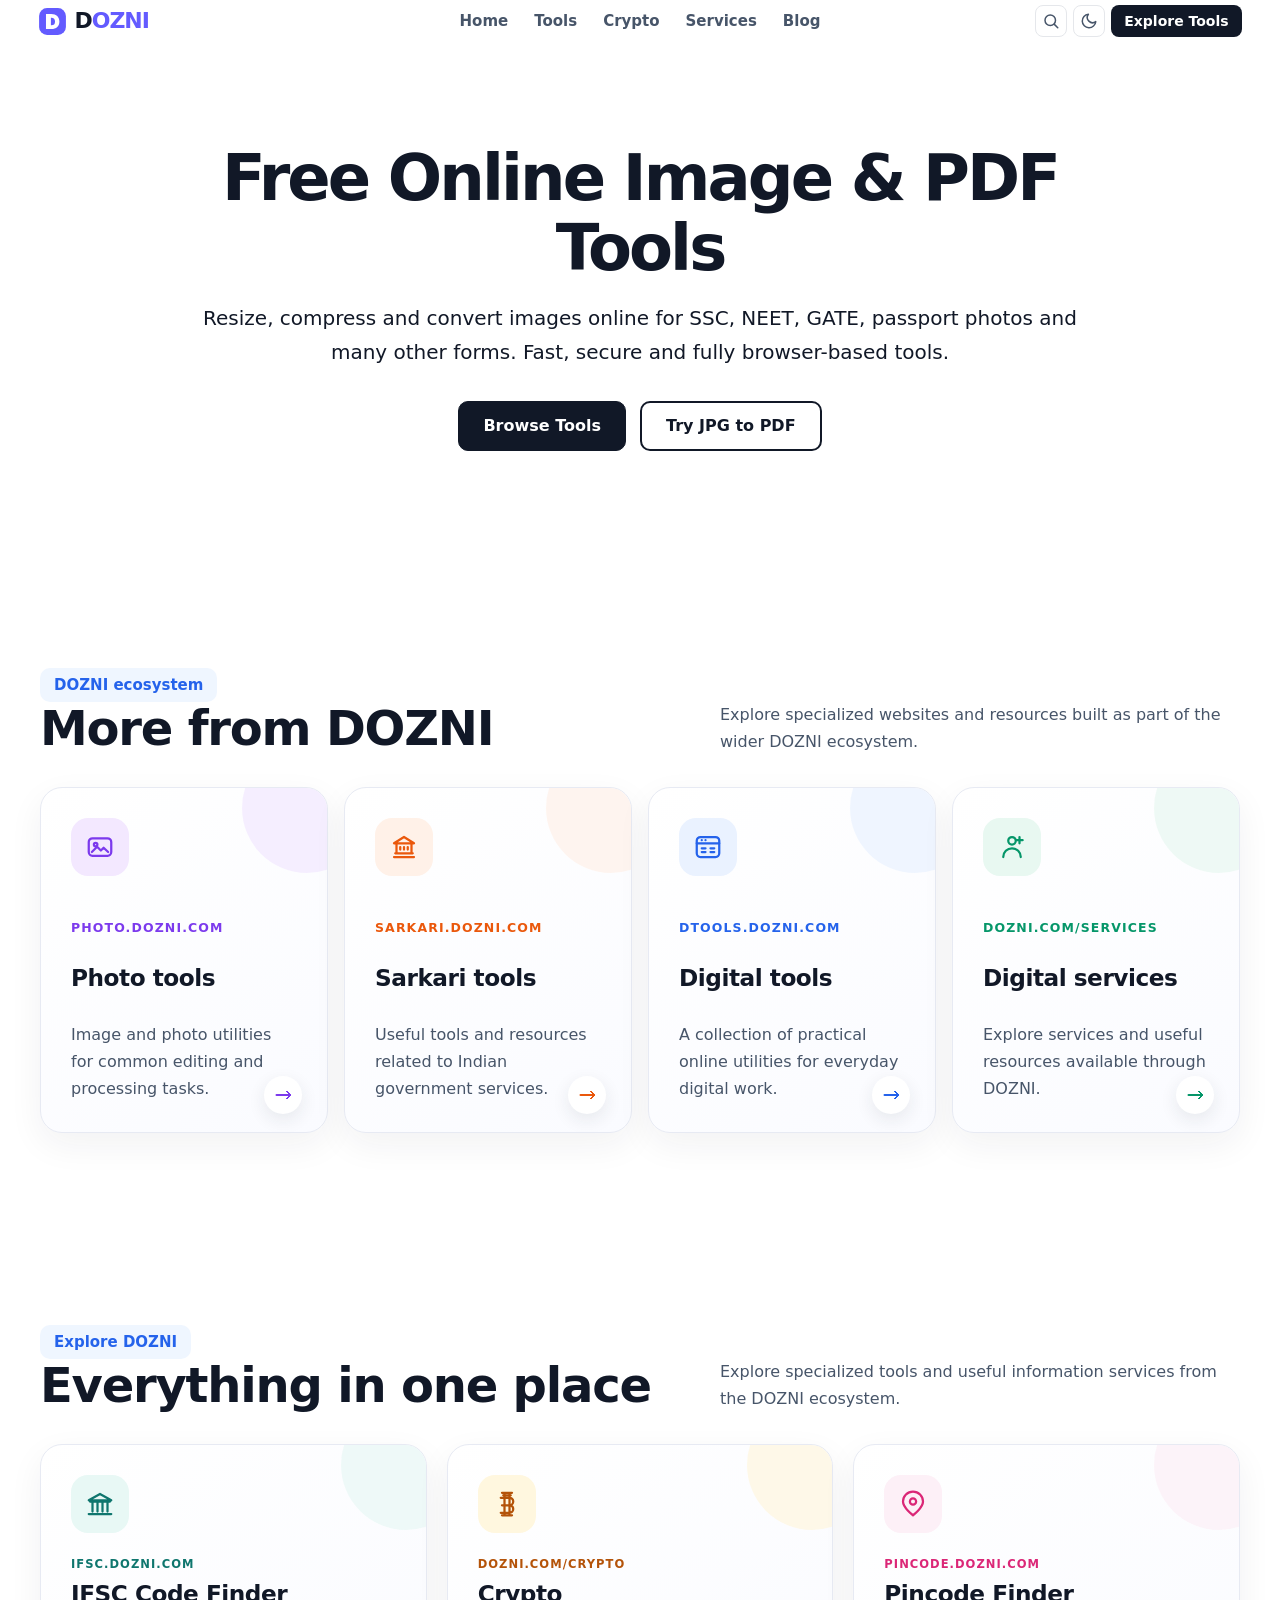
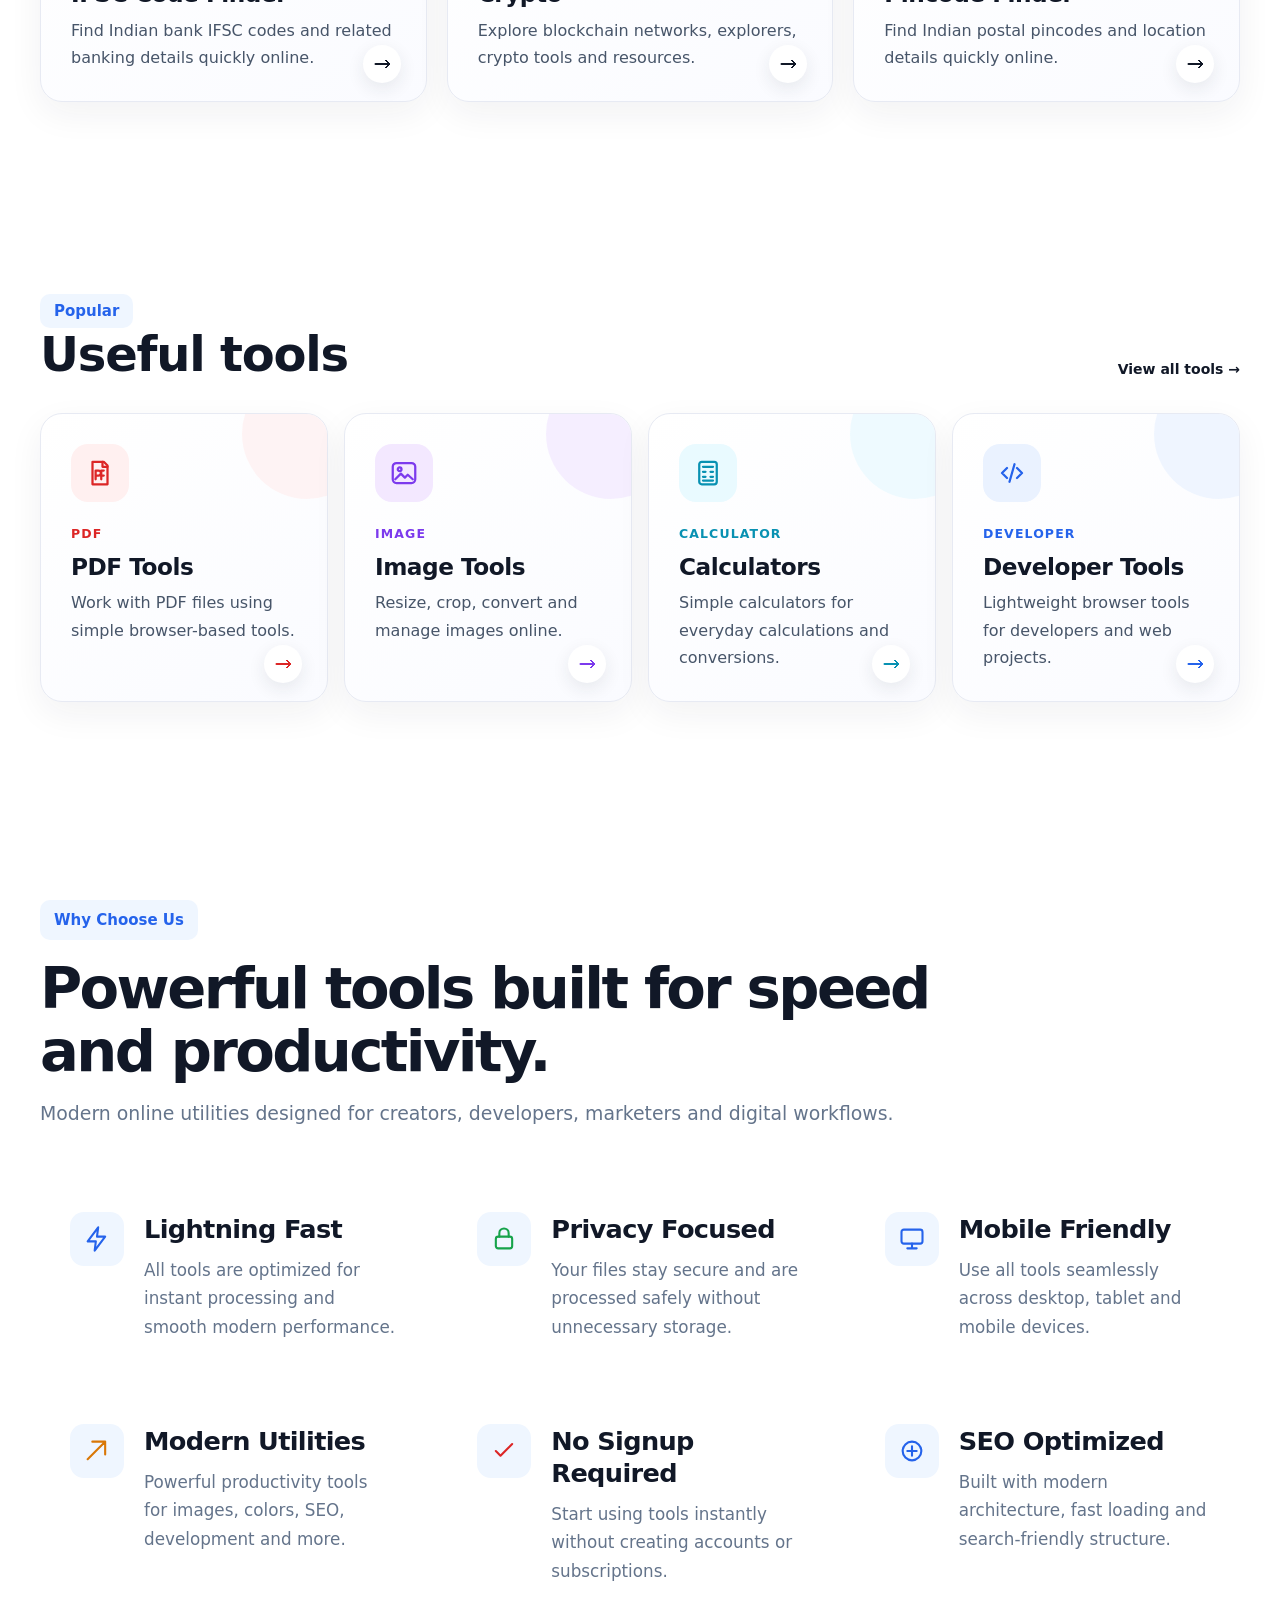
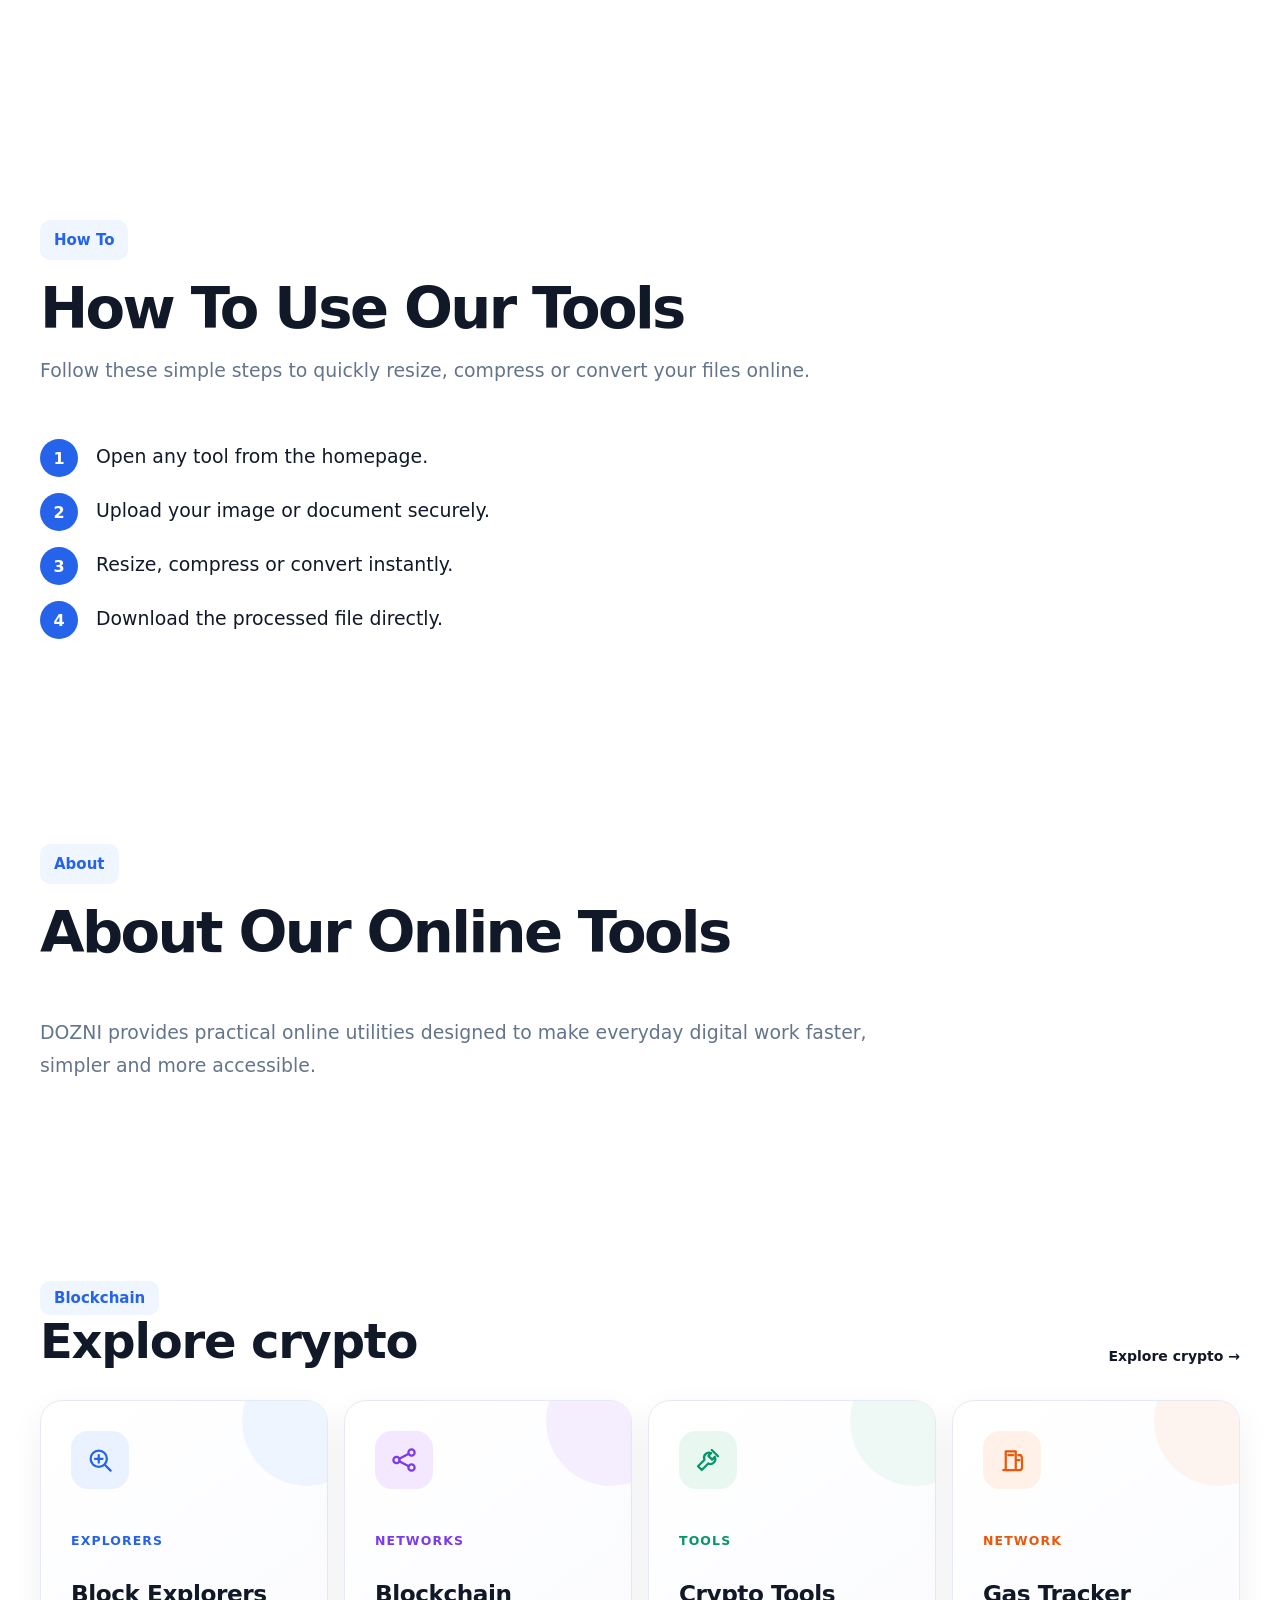
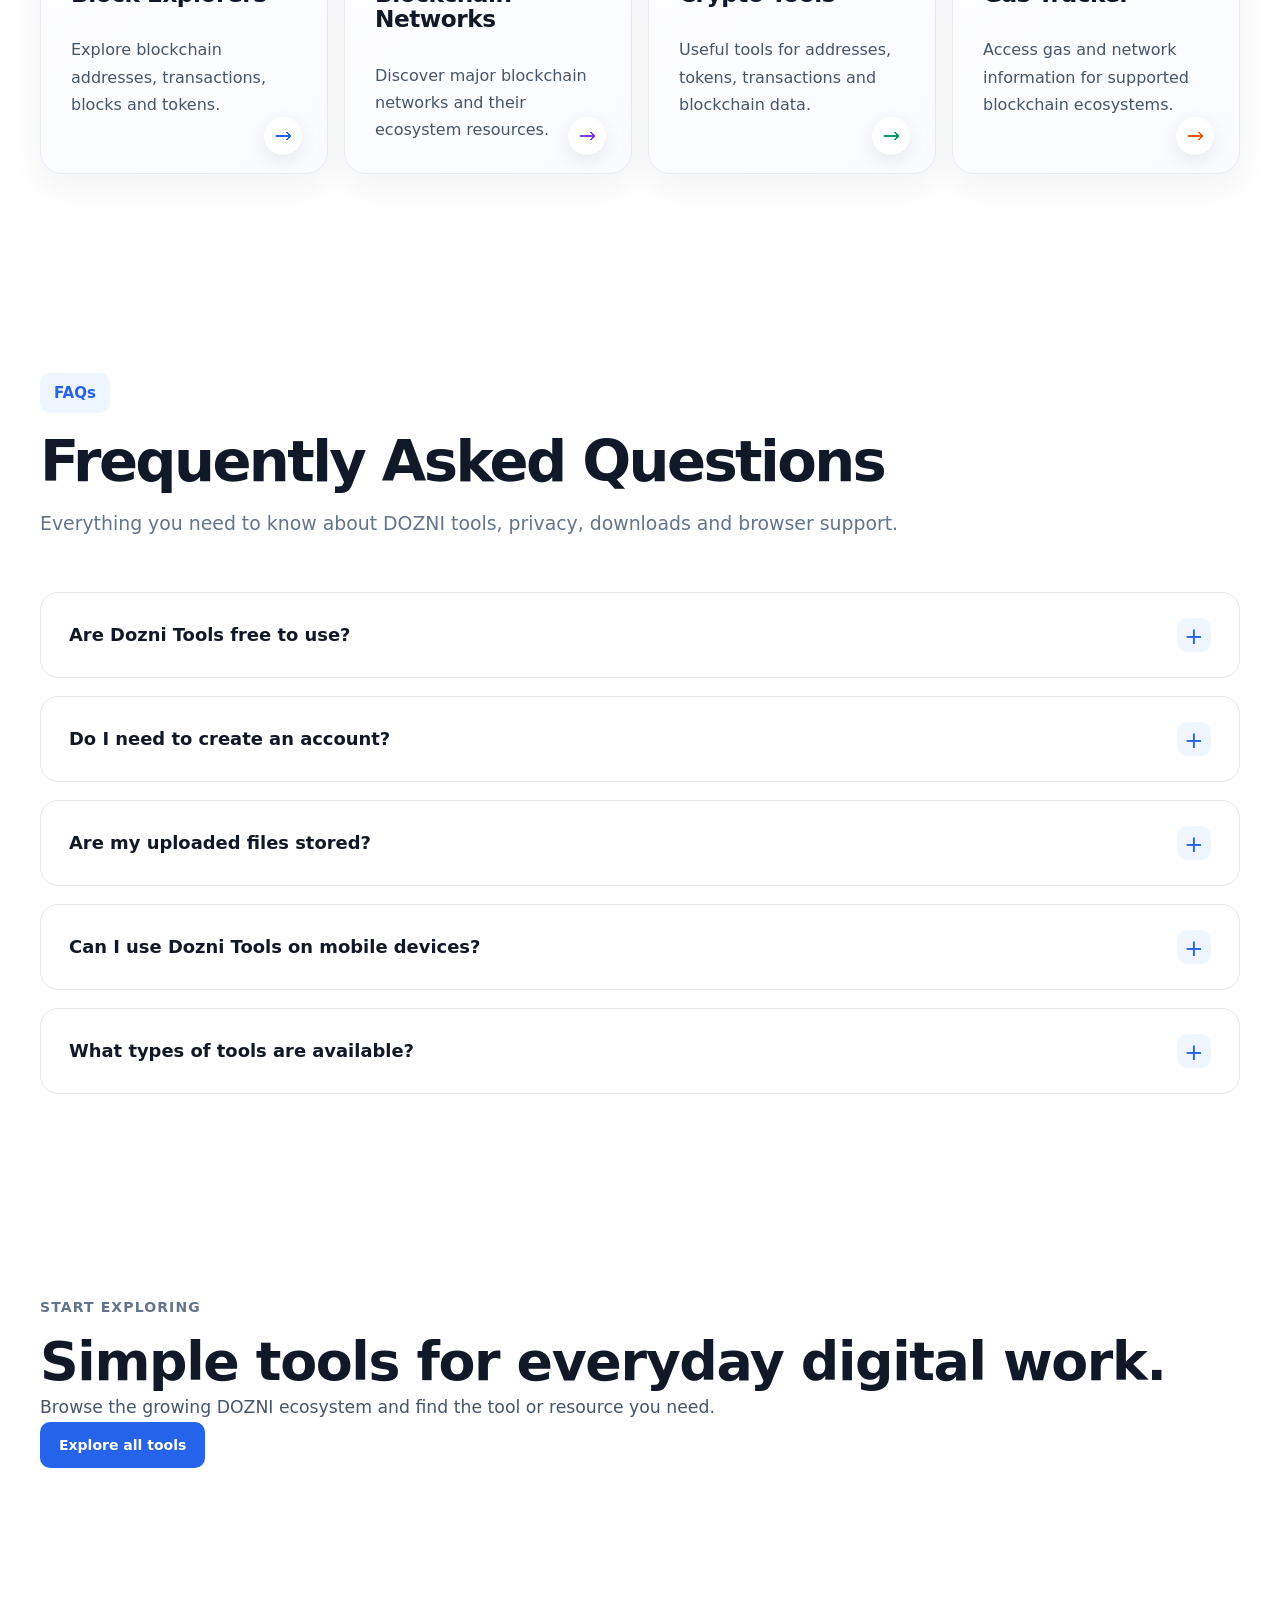
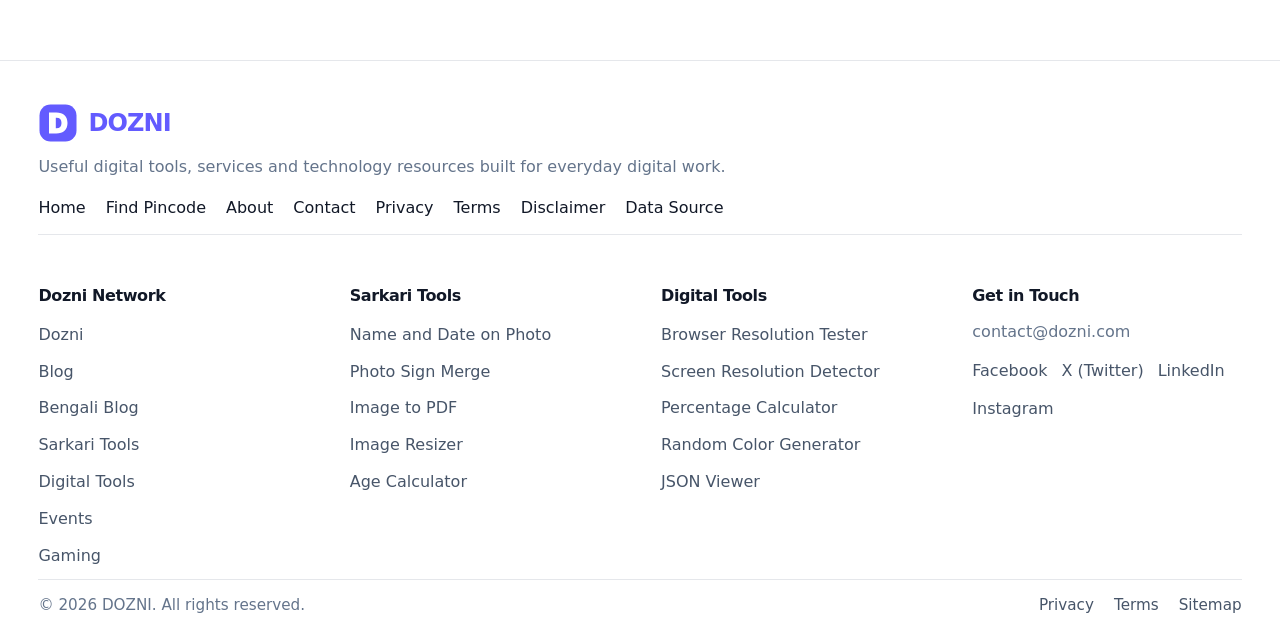
==== commit 1110ce8a: "Update index.html" ====
--- a/index.html
+++ b/index.html
@@ -22,26 +22,15 @@
   <link rel="stylesheet" href="/assets/css/components.css">
   <link rel="stylesheet" href="/assets/css/responsive.css">
   <style>
-    .home-tools-hero{background:var(--color-bg);color:var(--color-text);padding:clamp(64px,8vw,104px) 0;text-align:center}.home-tools-hero .container{max-width:1180px}.home-tools-hero h1{margin:0 auto 18px;max-width:950px;color:var(--color-text);font-size:clamp(2.5rem,5vw,4.25rem);line-height:1.08;letter-spacing:-.045em}.home-tools-hero p{max-width:900px;margin:0 auto;color:var(--color-text-soft);font-size:clamp(1.05rem,1.7vw,1.25rem);line-height:1.7}.home-tools-actions{display:flex;justify-content:center;align-items:center;gap:14px;margin-top:32px;flex-wrap:wrap}.home-tools-actions .btn{min-height:50px;padding:12px 24px;font-size:1rem;border-radius:10px}.home-tools-actions .btn-primary{background:var(--color-text);color:var(--color-text-inverse);border-color:var(--color-text)}.home-tools-actions .btn-primary:hover{background:var(--color-primary-hover);color:var(--color-text-inverse);border-color:var(--color-primary-hover)}.home-tools-actions .btn-secondary{background:transparent;color:var(--color-text);border:2px solid var(--color-border-strong)}.home-tools-actions .btn-secondary:hover{background:var(--color-text);color:var(--color-text-inverse);border-color:var(--color-text)}
+    .home-tools-hero{background:#fff;color:#111827;padding:clamp(64px,8vw,104px) 0;text-align:center}.home-tools-hero .container{max-width:1180px}.home-tools-hero h1{margin:0 auto 18px;max-width:950px;color:#111827;font-size:clamp(2.5rem,5vw,4.25rem);line-height:1.08;letter-spacing:-.045em}.home-tools-hero p{max-width:900px;margin:0 auto;color:#111827;font-size:clamp(1.05rem,1.7vw,1.25rem);line-height:1.7}.home-tools-actions{display:flex;justify-content:center;align-items:center;gap:14px;margin-top:32px;flex-wrap:wrap}.home-tools-actions .btn{min-height:50px;padding:12px 24px;font-size:1rem;border-radius:10px}.home-tools-actions .btn-primary{background:#111827;color:#fff;border-color:#111827}.home-tools-actions .btn-primary:hover{background:#000;color:#fff;border-color:#000}.home-tools-actions .btn-secondary{background:#fff;color:#111827;border:2px solid #111827}.home-tools-actions .btn-secondary:hover{background:#111827;color:#fff;border-color:#111827}
     .section-kicker{display:inline-flex;padding:8px 14px;border-radius:10px;background:var(--color-primary-soft);color:var(--color-primary);font-size:15px;font-weight:800;line-height:1.2}.ecosystem-section{padding-top:clamp(72px,9vw,120px)}
-    .ecosystem-card,.modern-card{position:relative;display:flex;flex-direction:column;align-items:flex-start;min-height:250px;padding:30px;text-align:left;width:100%;overflow:hidden;border:1px solid var(--color-border);border-radius:22px;background:var(--color-surface);box-shadow:var(--shadow-sm);transition:transform .22s ease,box-shadow .22s ease,border-color .22s ease}.ecosystem-card::after,.modern-card::after{content:"";position:absolute;right:-45px;top:-45px;width:130px;height:130px;border-radius:50%;background:var(--card-soft);opacity:.72;pointer-events:none}.ecosystem-card:hover,.modern-card:hover{transform:translateY(-6px);box-shadow:var(--shadow-md);border-color:var(--card-border)}
-    .card-svg-icon{position:relative;z-index:1;width:58px;height:58px;display:grid;place-items:center;margin-bottom:24px;border-radius:17px;background:color-mix(in srgb,var(--card-color) 12%,var(--color-surface));color:var(--card-color);border:1px solid color-mix(in srgb,var(--card-color) 16%,transparent)}.card-svg-icon svg{width:31px;height:31px;display:block}.card-svg-icon svg *{vector-effect:non-scaling-stroke}.card-domain{position:relative;z-index:1;display:block;margin:0 0 9px;color:var(--card-color);font-size:.78rem;font-weight:850;letter-spacing:.09em;text-transform:uppercase;line-height:1.3}.modern-card h3,.ecosystem-card h3{position:relative;z-index:1;margin:0 0 10px;font-size:1.45rem;letter-spacing:-.02em;text-align:left;color:var(--color-text)}.modern-card p,.ecosystem-card p{position:relative;z-index:1;margin:0;max-width:360px;font-size:1rem;line-height:1.7;text-align:left;color:var(--color-text-soft)}
-    .card-arrow{position:absolute;z-index:2;right:25px;bottom:24px;width:38px;height:38px;display:grid;place-items:center;border-radius:50%;background:var(--color-surface);color:var(--card-color);font-size:1.15rem;font-weight:800;line-height:1;box-shadow:var(--shadow-xs);border:1px solid var(--color-border);transition:transform .22s ease,background .22s ease,color .22s ease,border-color .22s ease}.modern-card:hover .card-arrow,.ecosystem-card:hover .card-arrow{transform:translateX(4px);background:var(--card-color);color:#fff;border-color:var(--card-color)}
+    .ecosystem-card,.modern-card{position:relative;display:flex;flex-direction:column;align-items:flex-start;min-height:250px;padding:30px;text-align:left;width:100%;overflow:hidden;border:1px solid #e7eaf3;border-radius:22px;background:linear-gradient(145deg,#fff 0%,#fafbff 100%);box-shadow:0 12px 35px rgba(31,41,55,.06);transition:transform .22s ease,box-shadow .22s ease,border-color .22s ease}.ecosystem-card::after,.modern-card::after{content:"";position:absolute;right:-45px;top:-45px;width:130px;height:130px;border-radius:50%;background:var(--card-soft,#eef2ff);opacity:.7;pointer-events:none}.ecosystem-card:hover,.modern-card:hover{transform:translateY(-6px);box-shadow:0 20px 45px rgba(31,41,55,.11);border-color:var(--card-border,#c7d2fe)}
+    .card-svg-icon{position:relative;z-index:1;width:58px;height:58px;display:grid;place-items:center;margin-bottom:24px;border-radius:17px;background:var(--card-soft,#eef2ff);color:var(--card-color,#3730a3)}.card-svg-icon svg{width:30px;height:30px;display:block}.card-domain{position:relative;z-index:1;display:block;margin:0 0 9px;color:var(--card-color,#3730a3);font-size:.78rem;font-weight:850;letter-spacing:.09em;text-transform:uppercase;line-height:1.3}.modern-card h3,.ecosystem-card h3{position:relative;z-index:1;margin:0 0 10px;font-size:1.45rem;letter-spacing:-.02em;text-align:left}.modern-card p,.ecosystem-card p{position:relative;z-index:1;margin:0;max-width:360px;font-size:1rem;line-height:1.7;text-align:left;color:var(--color-text-soft)}
+    .card-arrow{position:absolute;z-index:2;right:25px;bottom:24px;width:38px;height:38px;display:grid;place-items:center;border-radius:50%;background:#fff;color:var(--card-color,#3730a3);font-size:1.15rem;font-weight:800;line-height:1;box-shadow:0 6px 18px rgba(31,41,55,.09);transition:transform .22s ease,background .22s ease,color .22s ease}.modern-card:hover .card-arrow,.ecosystem-card:hover .card-arrow{transform:translateX(4px);background:var(--card-color,#3730a3);color:#fff}
     .ecosystem-photo{--card-color:#7c3aed;--card-soft:#f3e8ff;--card-border:#ddd6fe}.ecosystem-sarkari{--card-color:#ea580c;--card-soft:#fff1e8;--card-border:#fed7aa}.ecosystem-dtools{--card-color:#2563eb;--card-soft:#eaf2ff;--card-border:#bfdbfe}.ecosystem-services{--card-color:#059669;--card-soft:#e8f8f1;--card-border:#a7f3d0}
     .modern-ifsc{--card-color:#0f766e;--card-soft:#e8f8f5;--card-border:#99f6e4}.modern-crypto{--card-color:#b45309;--card-soft:#fff7df;--card-border:#fde68a}.modern-pin{--card-color:#db2777;--card-soft:#fdf0f7;--card-border:#f9a8d4}.modern-pdf{--card-color:#dc2626;--card-soft:#fff0f0;--card-border:#fecaca}.modern-image{--card-color:#7c3aed;--card-soft:#f3e8ff;--card-border:#ddd6fe}.modern-calc{--card-color:#0891b2;--card-soft:#e9faff;--card-border:#a5f3fc}.modern-dev{--card-color:#2563eb;--card-soft:#eaf2ff;--card-border:#bfdbfe}.modern-explorer{--card-color:#2563eb;--card-soft:#eaf2ff;--card-border:#bfdbfe}.modern-network{--card-color:#7c3aed;--card-soft:#f3e8ff;--card-border:#ddd6fe}.modern-ctools{--card-color:#059669;--card-soft:#e8f8f1;--card-border:#a7f3d0}.modern-gas{--card-color:#ea580c;--card-soft:#fff1e8;--card-border:#fed7aa}
     .modern-card.feature-card,.modern-card.tool-card,.modern-card.category-card{box-sizing:border-box}.modern-card.feature-card .card-svg-icon,.modern-card.tool-card .card-svg-icon{flex:0 0 auto}.modern-card.feature-card .card-domain{font-size:.72rem}.modern-card.tool-card .card-domain,.modern-card.category-card .card-domain{margin-bottom:12px}
-    [data-theme="dark"] .ecosystem-photo,[data-theme="dark"] .modern-image{--card-soft:rgba(124,58,237,.16);--card-border:rgba(167,139,250,.38)}
-    [data-theme="dark"] .ecosystem-sarkari,[data-theme="dark"] .modern-gas{--card-soft:rgba(234,88,12,.15);--card-border:rgba(251,146,60,.38)}
-    [data-theme="dark"] .ecosystem-dtools,[data-theme="dark"] .modern-dev,[data-theme="dark"] .modern-explorer{--card-soft:rgba(37,99,235,.16);--card-border:rgba(96,165,250,.4)}
-    [data-theme="dark"] .ecosystem-services,[data-theme="dark"] .modern-ctools{--card-soft:rgba(5,150,105,.15);--card-border:rgba(52,211,153,.38)}
-    [data-theme="dark"] .modern-ifsc{--card-soft:rgba(15,118,110,.16);--card-border:rgba(45,212,191,.38)}
-    [data-theme="dark"] .modern-crypto{--card-soft:rgba(180,83,9,.16);--card-border:rgba(251,191,36,.38)}
-    [data-theme="dark"] .modern-pin{--card-soft:rgba(219,39,119,.15);--card-border:rgba(244,114,182,.38)}
-    [data-theme="dark"] .modern-pdf{--card-soft:rgba(220,38,38,.15);--card-border:rgba(248,113,113,.38)}
-    [data-theme="dark"] .modern-calc{--card-soft:rgba(8,145,178,.15);--card-border:rgba(34,211,238,.38)}
-    [data-theme="dark"] .modern-network{--card-soft:rgba(124,58,237,.16);--card-border:rgba(167,139,250,.38)}
-    @media (prefers-color-scheme:dark){:root:not([data-theme="light"]) .ecosystem-photo,:root:not([data-theme="light"]) .modern-image{--card-soft:rgba(124,58,237,.16);--card-border:rgba(167,139,250,.38)}:root:not([data-theme="light"]) .ecosystem-sarkari,:root:not([data-theme="light"]) .modern-gas{--card-soft:rgba(234,88,12,.15);--card-border:rgba(251,146,60,.38)}:root:not([data-theme="light"]) .ecosystem-dtools,:root:not([data-theme="light"]) .modern-dev,:root:not([data-theme="light"]) .modern-explorer{--card-soft:rgba(37,99,235,.16);--card-border:rgba(96,165,250,.4)}:root:not([data-theme="light"]) .ecosystem-services,:root:not([data-theme="light"]) .modern-ctools{--card-soft:rgba(5,150,105,.15);--card-border:rgba(52,211,153,.38)}:root:not([data-theme="light"]) .modern-ifsc{--card-soft:rgba(15,118,110,.16);--card-border:rgba(45,212,191,.38)}:root:not([data-theme="light"]) .modern-crypto{--card-soft:rgba(180,83,9,.16);--card-border:rgba(251,191,36,.38)}:root:not([data-theme="light"]) .modern-pin{--card-soft:rgba(219,39,119,.15);--card-border:rgba(244,114,182,.38)}:root:not([data-theme="light"]) .modern-pdf{--card-soft:rgba(220,38,38,.15);--card-border:rgba(248,113,113,.38)}:root:not([data-theme="light"]) .modern-calc{--card-soft:rgba(8,145,178,.15);--card-border:rgba(34,211,238,.38)}:root:not([data-theme="light"]) .modern-network{--card-soft:rgba(124,58,237,.16);--card-border:rgba(167,139,250,.38)}}
-    @media(max-width:600px){.home-tools-hero{padding:56px 0 64px}.home-tools-hero h1{font-size:clamp(2.15rem,10vw,3rem)}.home-tools-hero p{font-size:1rem}.home-tools-actions{margin-top:26px;gap:10px}.home-tools-actions .btn{width:100%;max-width:300px}.ecosystem-section{padding-top:72px}.ecosystem-card,.modern-card{min-height:230px;padding:25px;border-radius:19px}.card-svg-icon{width:52px;height:52px;border-radius:15px;margin-bottom:21px}.card-svg-icon svg{width:28px;height:28px}.modern-card h3,.ecosystem-card h3{font-size:1.3rem}.card-arrow{right:20px;bottom:20px}}
+    @media(max-width:600px){.home-tools-hero{padding:56px 0 64px}.home-tools-hero h1{font-size:clamp(2.15rem,10vw,3rem)}.home-tools-hero p{font-size:1rem}.home-tools-actions{margin-top:26px;gap:10px}.home-tools-actions .btn{width:100%;max-width:300px}.ecosystem-section{padding-top:72px}.ecosystem-card,.modern-card{min-height:230px;padding:25px;border-radius:19px}.card-svg-icon{width:52px;height:52px;border-radius:15px;margin-bottom:21px}.card-svg-icon svg{width:27px;height:27px}.modern-card h3,.ecosystem-card h3{font-size:1.3rem}.card-arrow{right:20px;bottom:20px}}
   </style>
   <script type="application/ld+json">{"@context":"https://schema.org","@type":"WebSite","name":"DOZNI","url":"https://dozni.com/","description":"Useful online tools, crypto resources, digital services and technology solutions."}</script>
   <script type="application/ld+json">{"@context":"https://schema.org","@type":"FAQPage","mainEntity":[{"@type":"Question","name":"Are DOZNI tools free to use?","acceptedAnswer":{"@type":"Answer","text":"Many DOZNI tools are designed to be available directly in your browser without requiring a paid subscription."}},{"@type":"Question","name":"Do I need to create an account?","acceptedAnswer":{"@type":"Answer","text":"No. DOZNI tools are designed to let you start working immediately without unnecessary signup requirements."}},{"@type":"Question","name":"Can I use DOZNI tools on mobile?","acceptedAnswer":{"@type":"Answer","text":"Yes. DOZNI is designed to work across modern desktop, tablet and mobile browsers."}}]}</script>
@@ -52,17 +41,17 @@
 <section class="home-tools-hero" aria-labelledby="home-tools-title"><div class="container"><h1 id="home-tools-title">Free Online Image &amp; PDF Tools</h1><p>Resize, compress and convert images online for SSC, NEET, GATE, passport photos and many other forms. Fast, secure and fully browser-based tools.</p><div class="home-tools-actions"><a class="btn btn-primary" href="https://photo.dozni.com/">Browse Tools</a><a class="btn btn-secondary" href="https://photo.dozni.com/tools/jpg-to-pdf/">Try JPG to PDF</a></div></div></section>
 <section class="section ecosystem-section"><div class="container"><div class="section-header"><div><p class="section-kicker">DOZNI ecosystem</p><h2>More from DOZNI</h2></div><p class="section-description">Explore specialized websites and resources built as part of the wider DOZNI ecosystem.</p></div><div class="category-grid">
 <a class="category-card ecosystem-card ecosystem-photo" href="https://photo.dozni.com/"><span class="card-svg-icon" aria-hidden="true"><svg viewBox="0 0 24 24" fill="none" stroke="currentColor" stroke-width="1.8" stroke-linecap="round" stroke-linejoin="round"><rect x="3" y="5" width="18" height="14" rx="3"/><circle cx="8.5" cy="10" r="1.4"/><path d="m5.5 16 4.2-4.2 3 3 2.2-2.2 3.6 3.4"/></svg></span><span class="card-domain">PHOTO.DOZNI.COM</span><h3>Photo tools</h3><p>Image and photo utilities for common editing and processing tasks.</p><span class="card-arrow" aria-hidden="true">→</span></a>
-<a class="category-card ecosystem-card ecosystem-sarkari" href="https://sarkari.dozni.com/"><span class="card-svg-icon" aria-hidden="true"><svg viewBox="0 0 24 24" fill="none" stroke="currentColor" stroke-width="1.8" stroke-linecap="round" stroke-linejoin="round"><path d="M3 20h18M5 17h14M6 17V9h12v8M4 9h16L12 4 4 9Z"/><path d="M8.5 12h1M11.5 12h1M14.5 12h1M8.5 15h1M11.5 15h1M14.5 15h1"/></svg></span><span class="card-domain">SARKARI.DOZNI.COM</span><h3>Sarkari tools</h3><p>Useful tools and resources related to Indian government services.</p><span class="card-arrow" aria-hidden="true">→</span></a>
-<a class="category-card ecosystem-card ecosystem-dtools" href="https://dtools.dozni.com/"><span class="card-svg-icon" aria-hidden="true"><svg viewBox="0 0 24 24" fill="none" stroke="currentColor" stroke-width="1.8" stroke-linecap="round" stroke-linejoin="round"><rect x="3" y="4" width="18" height="16" rx="3"/><path d="M3 9h18"/><circle cx="7" cy="6.5" r=".7" fill="currentColor" stroke="none"/><circle cx="10" cy="6.5" r=".7" fill="currentColor" stroke="none"/><path d="m7 13 2 2 3-3M14 13h4M14 16h4"/></svg></span><span class="card-domain">DTOOLS.DOZNI.COM</span><h3>Digital tools</h3><p>A collection of practical online utilities for everyday digital work.</p><span class="card-arrow" aria-hidden="true">→</span></a>
-<a class="category-card ecosystem-card ecosystem-services" href="/services/"><span class="card-svg-icon" aria-hidden="true"><svg viewBox="0 0 24 24" fill="none" stroke="currentColor" stroke-width="1.8" stroke-linecap="round" stroke-linejoin="round"><rect x="4" y="5" width="16" height="14" rx="3"/><path d="M8 5V4h8v1M8 10h8M8 14h4"/><path d="m15.5 13.5 1.3 1.3 2.7-3"/></svg></span><span class="card-domain">DOZNI.COM/SERVICES</span><h3>Digital services</h3><p>Explore services and useful resources available through DOZNI.</p><span class="card-arrow" aria-hidden="true">→</span></a>
+<a class="category-card ecosystem-card ecosystem-sarkari" href="https://sarkari.dozni.com/"><span class="card-svg-icon" aria-hidden="true"><svg viewBox="0 0 24 24" fill="none" stroke="currentColor" stroke-width="1.8" stroke-linecap="round" stroke-linejoin="round"><path d="M4 20h16M5 17h14M6 17V9h12v8M4 9h16L12 4 4 9Z"/><path d="M9 12v2M12 12v2M15 12v2"/></svg></span><span class="card-domain">SARKARI.DOZNI.COM</span><h3>Sarkari tools</h3><p>Useful tools and resources related to Indian government services.</p><span class="card-arrow" aria-hidden="true">→</span></a>
+<a class="category-card ecosystem-card ecosystem-dtools" href="https://dtools.dozni.com/"><span class="card-svg-icon" aria-hidden="true"><svg viewBox="0 0 24 24" fill="none" stroke="currentColor" stroke-width="1.8" stroke-linecap="round" stroke-linejoin="round"><rect x="3" y="4" width="18" height="16" rx="3"/><path d="M3 9h18M7 6.5h.01M10 6.5h.01M7 13h3M14 13h3M7 16h3M14 16h3"/></svg></span><span class="card-domain">DTOOLS.DOZNI.COM</span><h3>Digital tools</h3><p>A collection of practical online utilities for everyday digital work.</p><span class="card-arrow" aria-hidden="true">→</span></a>
+<a class="category-card ecosystem-card ecosystem-services" href="/services/"><span class="card-svg-icon" aria-hidden="true"><svg viewBox="0 0 24 24" fill="none" stroke="currentColor" stroke-width="1.8" stroke-linecap="round" stroke-linejoin="round"><circle cx="12" cy="7" r="3"/><path d="M5 20a7 7 0 0 1 14 0M18 4v5M15.5 6.5h5"/></svg></span><span class="card-domain">DOZNI.COM/SERVICES</span><h3>Digital services</h3><p>Explore services and useful resources available through DOZNI.</p><span class="card-arrow" aria-hidden="true">→</span></a>
 </div></div></section>
 <section class="section"><div class="container"><div class="section-header"><div><p class="section-kicker">Explore DOZNI</p><h2>Everything in one place</h2></div><p class="section-description">Explore specialized tools and useful information services from the DOZNI ecosystem.</p></div><div class="feature-grid">
 <a class="feature-card modern-card modern-ifsc" href="https://ifsc.dozni.com/"><span class="card-svg-icon" aria-hidden="true"><svg viewBox="0 0 24 24" fill="none" stroke="currentColor" stroke-width="1.8" stroke-linecap="round" stroke-linejoin="round"><path d="M4 10h16M6 10v8M10 10v8M14 10v8M18 10v8M3 20h18M12 4l9 5H3l9-5Z"/></svg></span><span class="card-domain">IFSC.DOZNI.COM</span><h3>IFSC Code Finder</h3><p>Find Indian bank IFSC codes and related banking details quickly online.</p><span class="card-arrow" aria-hidden="true">→</span></a>
-<a class="feature-card modern-card modern-crypto" href="/crypto/"><span class="card-svg-icon" aria-hidden="true"><svg viewBox="0 0 24 24" fill="none" stroke="currentColor" stroke-width="1.8" stroke-linecap="round" stroke-linejoin="round"><circle cx="12" cy="12" r="8.5"/><path d="M10 7.5h2.5a2 2 0 0 1 0 4H9.5h3a2 2 0 0 1 0 4H10M12 6v12"/></svg></span><span class="card-domain">DOZNI.COM/CRYPTO</span><h3>Crypto</h3><p>Explore blockchain networks, explorers, crypto tools and resources.</p><span class="card-arrow" aria-hidden="true">→</span></a>
+<a class="feature-card modern-card modern-crypto" href="/crypto/"><span class="card-svg-icon" aria-hidden="true"><svg viewBox="0 0 24 24" fill="none" stroke="currentColor" stroke-width="1.8" stroke-linecap="round" stroke-linejoin="round"><path d="M9 5h6M8 3h8M8 21h8M10 3v18M14 3v18M7 7h7a3 3 0 0 1 0 6H8h6a3 3 0 0 1 0 6H7"/></svg></span><span class="card-domain">DOZNI.COM/CRYPTO</span><h3>Crypto</h3><p>Explore blockchain networks, explorers, crypto tools and resources.</p><span class="card-arrow" aria-hidden="true">→</span></a>
 <a class="feature-card modern-card modern-pin" href="https://pincode.dozni.com/"><span class="card-svg-icon" aria-hidden="true"><svg viewBox="0 0 24 24" fill="none" stroke="currentColor" stroke-width="1.8" stroke-linecap="round" stroke-linejoin="round"><path d="M20 10c0 5-8 11-8 11S4 15 4 10a8 8 0 1 1 16 0Z"/><circle cx="12" cy="10" r="2.5"/></svg></span><span class="card-domain">PINCODE.DOZNI.COM</span><h3>Pincode Finder</h3><p>Find Indian postal pincodes and location details quickly online.</p><span class="card-arrow" aria-hidden="true">→</span></a>
 </div></div></section>
 <section class="section"><div class="container"><div class="section-header"><div><p class="section-kicker">Popular</p><h2>Useful tools</h2></div><a class="text-link" href="/tools/">View all tools →</a></div><div class="tool-grid">
-<a class="tool-card modern-card modern-pdf" href="/tools/pdf/"><span class="card-svg-icon" aria-hidden="true"><svg viewBox="0 0 24 24" fill="none" stroke="currentColor" stroke-width="1.8" stroke-linecap="round" stroke-linejoin="round"><path d="M6 3h9l3 3v15H6z"/><path d="M14 3v4h4M8 15h2a2 2 0 0 0 0-4H8v6M14 11h-3v6M11 14h2M16 17h2"/></svg></span><span class="card-domain">PDF</span><h3>PDF Tools</h3><p>Work with PDF files using simple browser-based tools.</p><span class="card-arrow" aria-hidden="true">→</span></a>
+<a class="tool-card modern-card modern-pdf" href="/tools/pdf/"><span class="card-svg-icon" aria-hidden="true"><svg viewBox="0 0 24 24" fill="none" stroke="currentColor" stroke-width="1.8" stroke-linecap="round" stroke-linejoin="round"><path d="M6 3h9l3 3v15H6z"/><path d="M14 3v4h4M8.5 14h2.2a2 2 0 0 0 0-4H8.5v7M15 10h-2v7M13 14h2"/></svg></span><span class="card-domain">PDF</span><h3>PDF Tools</h3><p>Work with PDF files using simple browser-based tools.</p><span class="card-arrow" aria-hidden="true">→</span></a>
 <a class="tool-card modern-card modern-image" href="/tools/image/"><span class="card-svg-icon" aria-hidden="true"><svg viewBox="0 0 24 24" fill="none" stroke="currentColor" stroke-width="1.8" stroke-linecap="round" stroke-linejoin="round"><rect x="3" y="4" width="18" height="16" rx="3"/><circle cx="8.5" cy="9" r="1.5"/><path d="m5 17 4.5-4.5 3.2 3.2 2.3-2.3L19 17"/></svg></span><span class="card-domain">IMAGE</span><h3>Image Tools</h3><p>Resize, crop, convert and manage images online.</p><span class="card-arrow" aria-hidden="true">→</span></a>
 <a class="tool-card modern-card modern-calc" href="/tools/calculator/"><span class="card-svg-icon" aria-hidden="true"><svg viewBox="0 0 24 24" fill="none" stroke="currentColor" stroke-width="1.8" stroke-linecap="round" stroke-linejoin="round"><rect x="5" y="3" width="14" height="18" rx="2"/><path d="M8 7h8M8 11h2M14 11h2M8 15h2M14 15h2M8 18h8"/></svg></span><span class="card-domain">CALCULATOR</span><h3>Calculators</h3><p>Simple calculators for everyday calculations and conversions.</p><span class="card-arrow" aria-hidden="true">→</span></a>
 <a class="tool-card modern-card modern-dev" href="/tools/developer/"><span class="card-svg-icon" aria-hidden="true"><svg viewBox="0 0 24 24" fill="none" stroke="currentColor" stroke-width="1.8" stroke-linecap="round" stroke-linejoin="round"><path d="m8 8-4 4 4 4M16 8l4 4-4 4M14 5l-4 14"/></svg></span><span class="card-domain">DEVELOPER</span><h3>Developer Tools</h3><p>Lightweight browser tools for developers and web projects.</p><span class="card-arrow" aria-hidden="true">→</span></a>
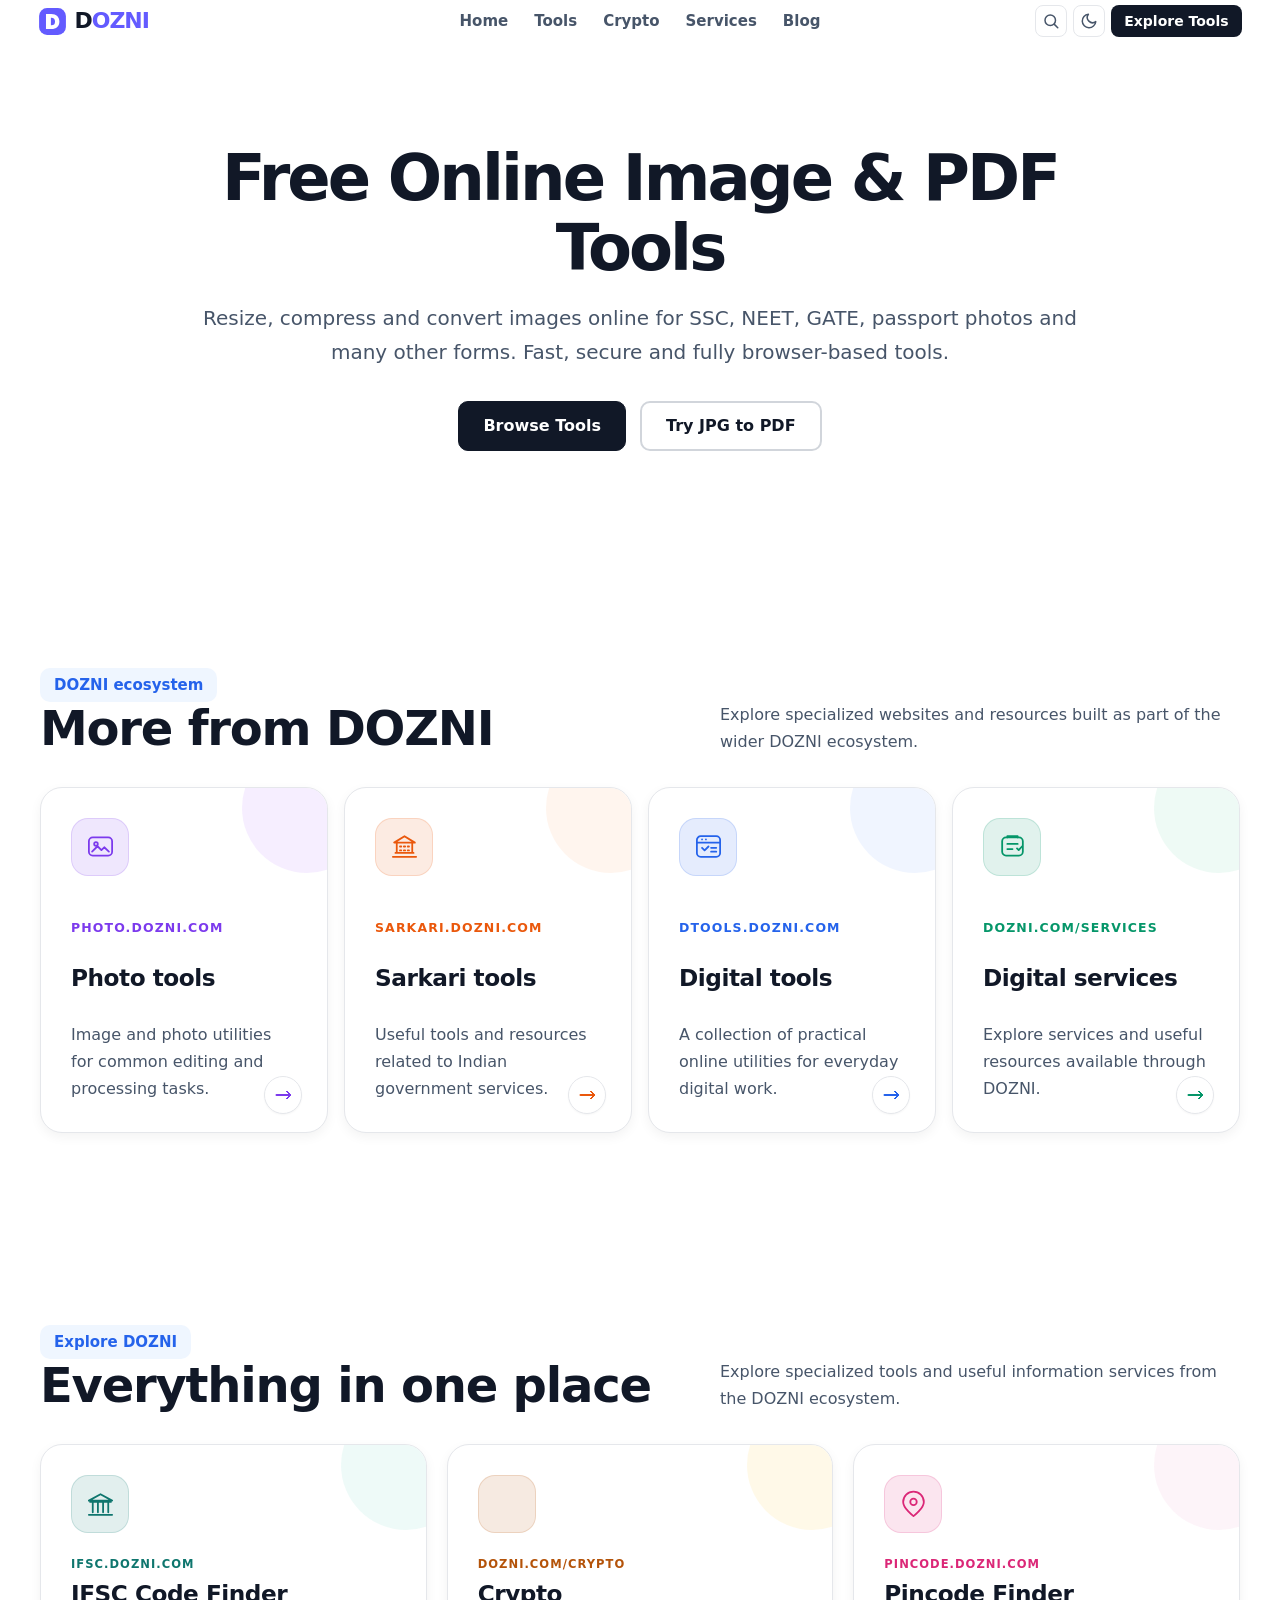
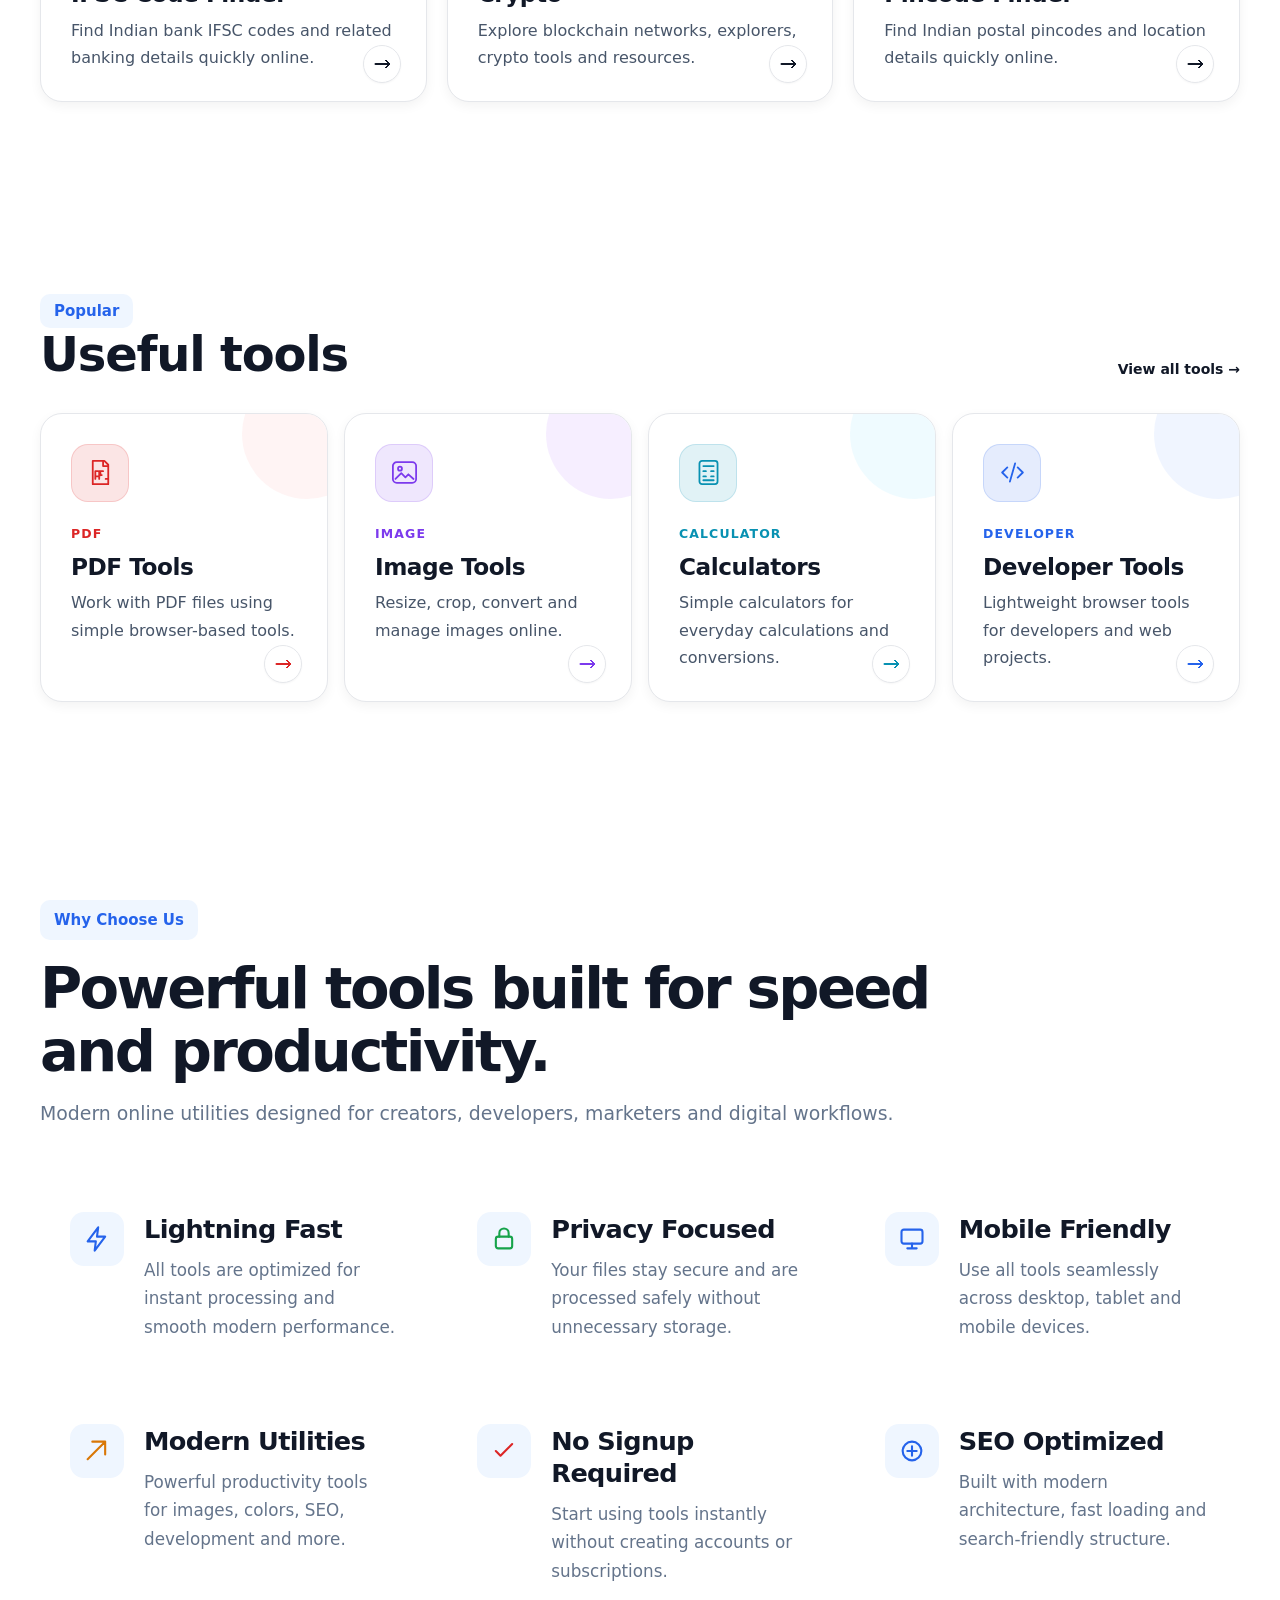
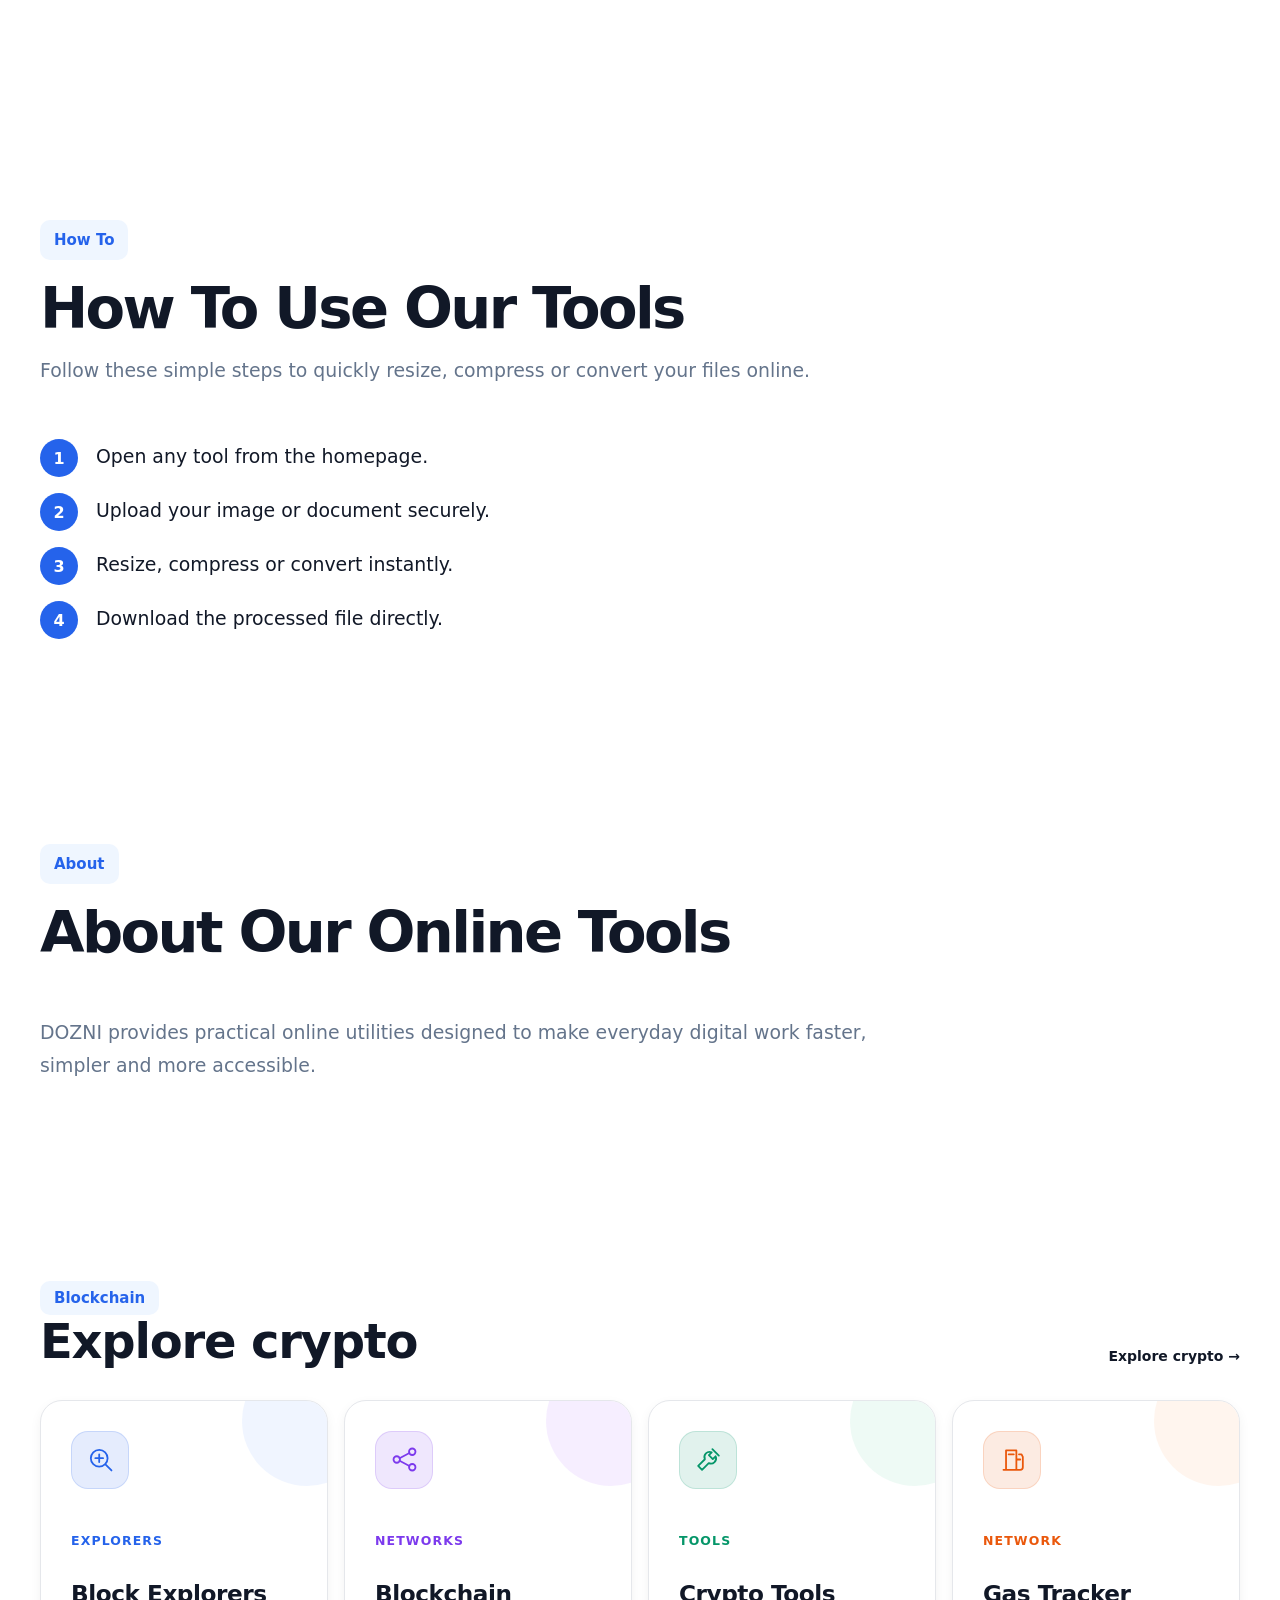
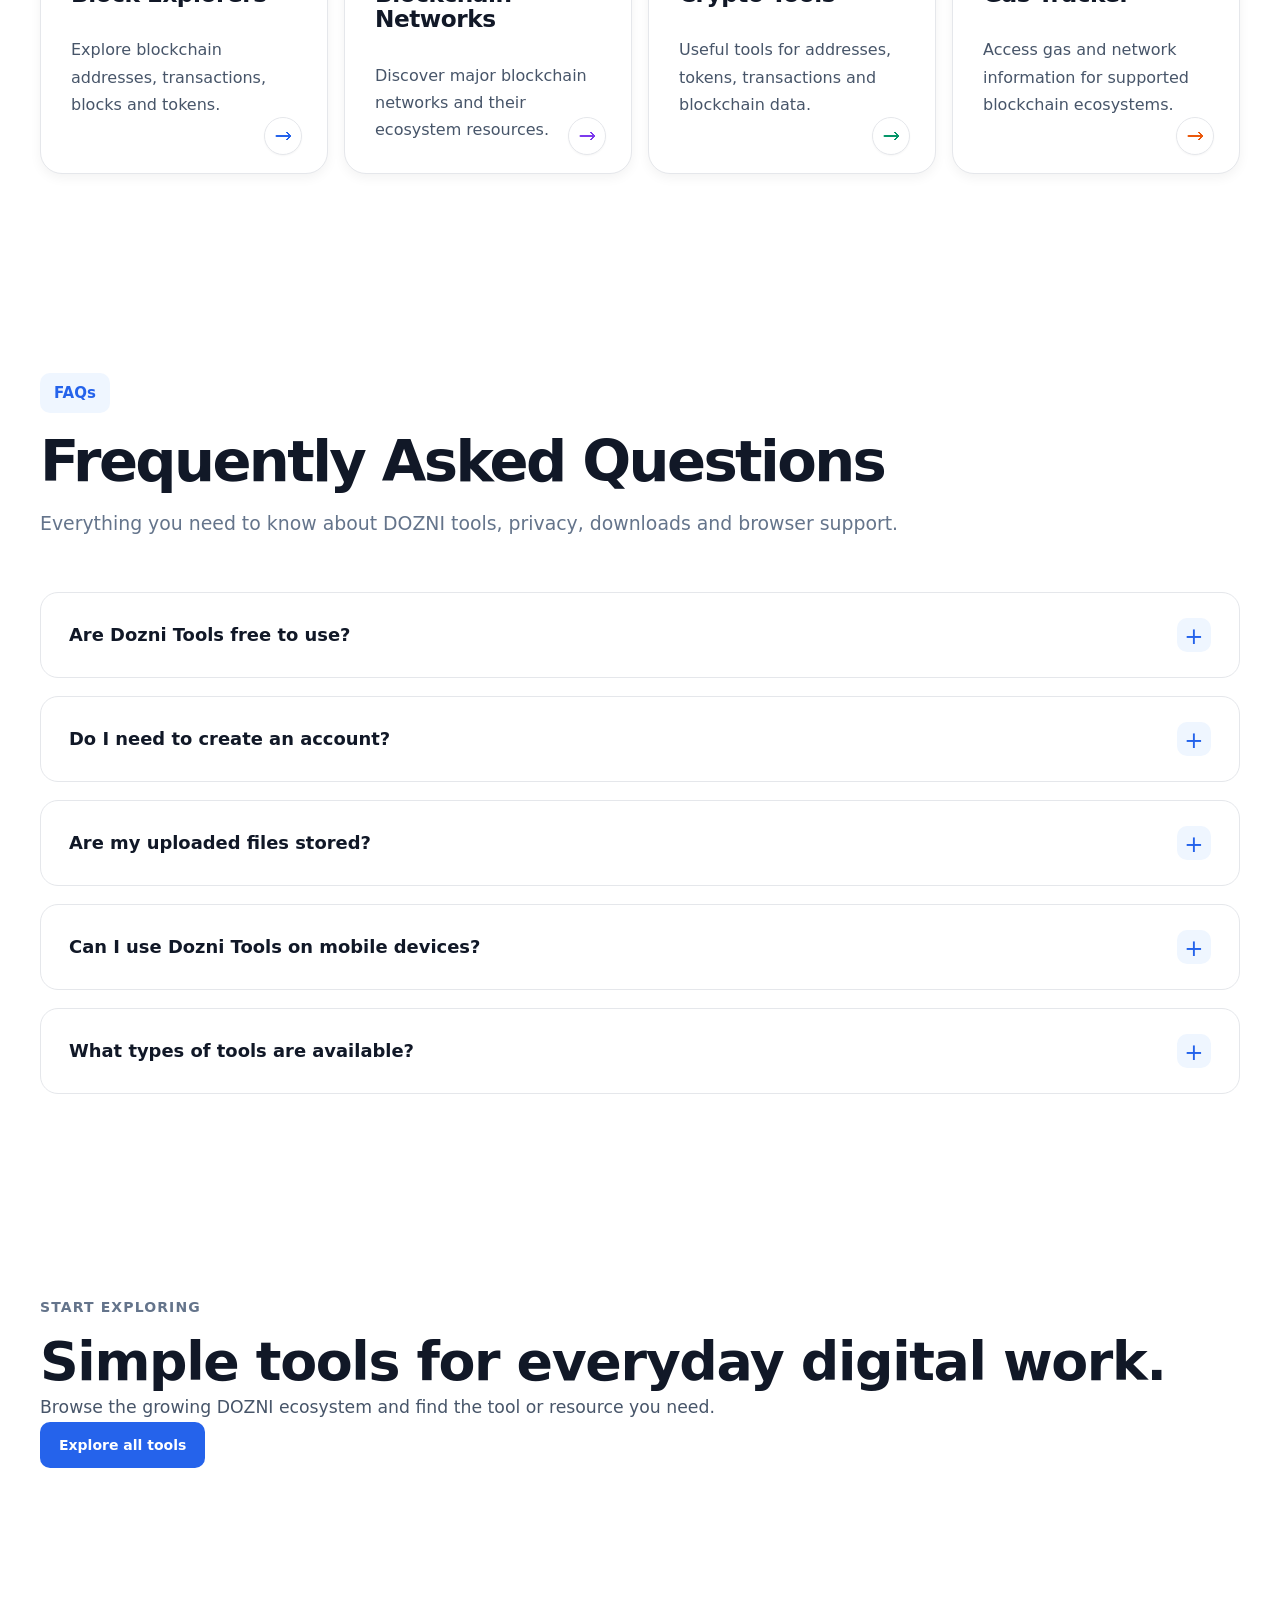
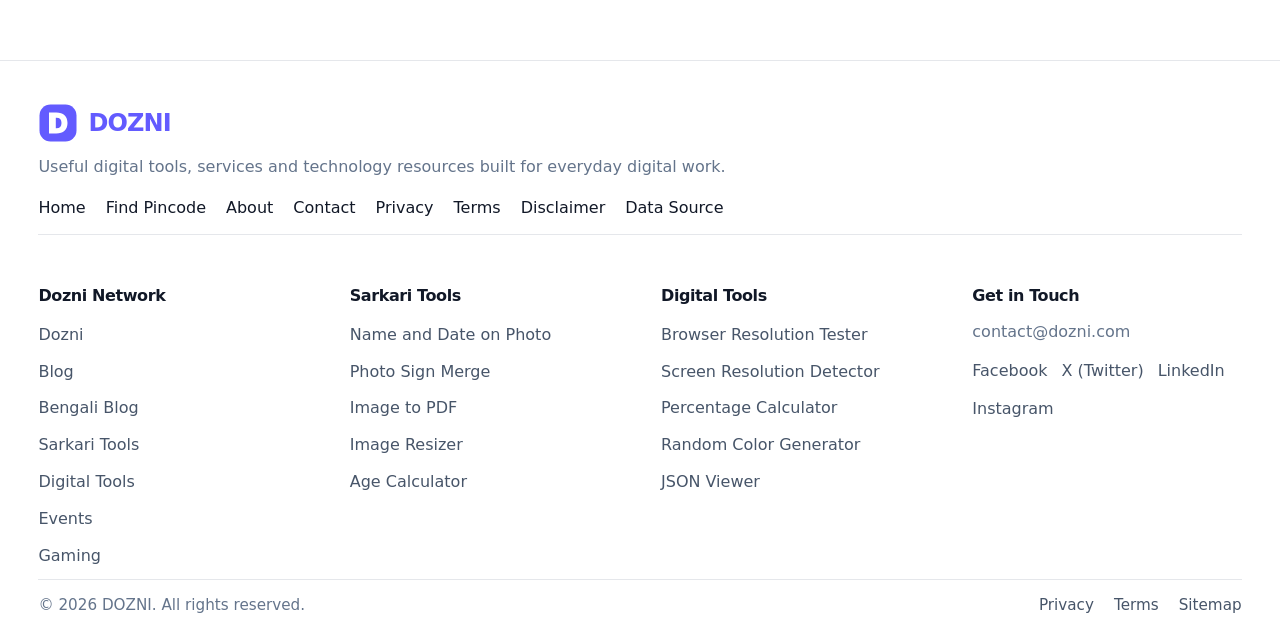
==== commit 965dec58: "Restore homepage card SVG icons and hover effects" ====
--- a/index.html
+++ b/index.html
@@ -22,15 +22,26 @@
   <link rel="stylesheet" href="/assets/css/components.css">
   <link rel="stylesheet" href="/assets/css/responsive.css">
   <style>
-    .home-tools-hero{background:#fff;color:#111827;padding:clamp(64px,8vw,104px) 0;text-align:center}.home-tools-hero .container{max-width:1180px}.home-tools-hero h1{margin:0 auto 18px;max-width:950px;color:#111827;font-size:clamp(2.5rem,5vw,4.25rem);line-height:1.08;letter-spacing:-.045em}.home-tools-hero p{max-width:900px;margin:0 auto;color:#111827;font-size:clamp(1.05rem,1.7vw,1.25rem);line-height:1.7}.home-tools-actions{display:flex;justify-content:center;align-items:center;gap:14px;margin-top:32px;flex-wrap:wrap}.home-tools-actions .btn{min-height:50px;padding:12px 24px;font-size:1rem;border-radius:10px}.home-tools-actions .btn-primary{background:#111827;color:#fff;border-color:#111827}.home-tools-actions .btn-primary:hover{background:#000;color:#fff;border-color:#000}.home-tools-actions .btn-secondary{background:#fff;color:#111827;border:2px solid #111827}.home-tools-actions .btn-secondary:hover{background:#111827;color:#fff;border-color:#111827}
+    .home-tools-hero{background:var(--color-bg);color:var(--color-text);padding:clamp(64px,8vw,104px) 0;text-align:center}.home-tools-hero .container{max-width:1180px}.home-tools-hero h1{margin:0 auto 18px;max-width:950px;color:var(--color-text);font-size:clamp(2.5rem,5vw,4.25rem);line-height:1.08;letter-spacing:-.045em}.home-tools-hero p{max-width:900px;margin:0 auto;color:var(--color-text-soft);font-size:clamp(1.05rem,1.7vw,1.25rem);line-height:1.7}.home-tools-actions{display:flex;justify-content:center;align-items:center;gap:14px;margin-top:32px;flex-wrap:wrap}.home-tools-actions .btn{min-height:50px;padding:12px 24px;font-size:1rem;border-radius:10px}.home-tools-actions .btn-primary{background:var(--color-text);color:var(--color-text-inverse);border-color:var(--color-text)}.home-tools-actions .btn-primary:hover{background:var(--color-primary-hover);color:var(--color-text-inverse);border-color:var(--color-primary-hover)}.home-tools-actions .btn-secondary{background:transparent;color:var(--color-text);border:2px solid var(--color-border-strong)}.home-tools-actions .btn-secondary:hover{background:var(--color-text);color:var(--color-text-inverse);border-color:var(--color-text)}
     .section-kicker{display:inline-flex;padding:8px 14px;border-radius:10px;background:var(--color-primary-soft);color:var(--color-primary);font-size:15px;font-weight:800;line-height:1.2}.ecosystem-section{padding-top:clamp(72px,9vw,120px)}
-    .ecosystem-card,.modern-card{position:relative;display:flex;flex-direction:column;align-items:flex-start;min-height:250px;padding:30px;text-align:left;width:100%;overflow:hidden;border:1px solid #e7eaf3;border-radius:22px;background:linear-gradient(145deg,#fff 0%,#fafbff 100%);box-shadow:0 12px 35px rgba(31,41,55,.06);transition:transform .22s ease,box-shadow .22s ease,border-color .22s ease}.ecosystem-card::after,.modern-card::after{content:"";position:absolute;right:-45px;top:-45px;width:130px;height:130px;border-radius:50%;background:var(--card-soft,#eef2ff);opacity:.7;pointer-events:none}.ecosystem-card:hover,.modern-card:hover{transform:translateY(-6px);box-shadow:0 20px 45px rgba(31,41,55,.11);border-color:var(--card-border,#c7d2fe)}
-    .card-svg-icon{position:relative;z-index:1;width:58px;height:58px;display:grid;place-items:center;margin-bottom:24px;border-radius:17px;background:var(--card-soft,#eef2ff);color:var(--card-color,#3730a3)}.card-svg-icon svg{width:30px;height:30px;display:block}.card-domain{position:relative;z-index:1;display:block;margin:0 0 9px;color:var(--card-color,#3730a3);font-size:.78rem;font-weight:850;letter-spacing:.09em;text-transform:uppercase;line-height:1.3}.modern-card h3,.ecosystem-card h3{position:relative;z-index:1;margin:0 0 10px;font-size:1.45rem;letter-spacing:-.02em;text-align:left}.modern-card p,.ecosystem-card p{position:relative;z-index:1;margin:0;max-width:360px;font-size:1rem;line-height:1.7;text-align:left;color:var(--color-text-soft)}
-    .card-arrow{position:absolute;z-index:2;right:25px;bottom:24px;width:38px;height:38px;display:grid;place-items:center;border-radius:50%;background:#fff;color:var(--card-color,#3730a3);font-size:1.15rem;font-weight:800;line-height:1;box-shadow:0 6px 18px rgba(31,41,55,.09);transition:transform .22s ease,background .22s ease,color .22s ease}.modern-card:hover .card-arrow,.ecosystem-card:hover .card-arrow{transform:translateX(4px);background:var(--card-color,#3730a3);color:#fff}
+    .ecosystem-card,.modern-card{position:relative;display:flex;flex-direction:column;align-items:flex-start;min-height:250px;padding:30px;text-align:left;width:100%;overflow:hidden;border:1px solid var(--color-border);border-radius:22px;background:var(--color-surface);box-shadow:var(--shadow-sm);transition:transform .22s ease,box-shadow .22s ease,border-color .22s ease}.ecosystem-card::after,.modern-card::after{content:"";position:absolute;right:-45px;top:-45px;width:130px;height:130px;border-radius:50%;background:var(--card-soft);opacity:.72;pointer-events:none}.ecosystem-card:hover,.modern-card:hover{transform:translateY(-6px);box-shadow:var(--shadow-md);border-color:var(--card-border)}
+    .card-svg-icon{position:relative;z-index:1;width:58px;height:58px;display:grid;place-items:center;margin-bottom:24px;border-radius:17px;background:color-mix(in srgb,var(--card-color) 12%,var(--color-surface));color:var(--card-color);border:1px solid color-mix(in srgb,var(--card-color) 16%,transparent)}.card-svg-icon svg{width:31px;height:31px;display:block}.card-svg-icon svg *{vector-effect:non-scaling-stroke}.card-domain{position:relative;z-index:1;display:block;margin:0 0 9px;color:var(--card-color);font-size:.78rem;font-weight:850;letter-spacing:.09em;text-transform:uppercase;line-height:1.3}.modern-card h3,.ecosystem-card h3{position:relative;z-index:1;margin:0 0 10px;font-size:1.45rem;letter-spacing:-.02em;text-align:left;color:var(--color-text)}.modern-card p,.ecosystem-card p{position:relative;z-index:1;margin:0;max-width:360px;font-size:1rem;line-height:1.7;text-align:left;color:var(--color-text-soft)}
+    .card-arrow{position:absolute;z-index:2;right:25px;bottom:24px;width:38px;height:38px;display:grid;place-items:center;border-radius:50%;background:var(--color-surface);color:var(--card-color);font-size:1.15rem;font-weight:800;line-height:1;box-shadow:var(--shadow-xs);border:1px solid var(--color-border);transition:transform .22s ease,background .22s ease,color .22s ease,border-color .22s ease}.modern-card:hover .card-arrow,.ecosystem-card:hover .card-arrow{transform:translateX(4px);background:var(--card-color);color:#fff;border-color:var(--card-color)}
     .ecosystem-photo{--card-color:#7c3aed;--card-soft:#f3e8ff;--card-border:#ddd6fe}.ecosystem-sarkari{--card-color:#ea580c;--card-soft:#fff1e8;--card-border:#fed7aa}.ecosystem-dtools{--card-color:#2563eb;--card-soft:#eaf2ff;--card-border:#bfdbfe}.ecosystem-services{--card-color:#059669;--card-soft:#e8f8f1;--card-border:#a7f3d0}
     .modern-ifsc{--card-color:#0f766e;--card-soft:#e8f8f5;--card-border:#99f6e4}.modern-crypto{--card-color:#b45309;--card-soft:#fff7df;--card-border:#fde68a}.modern-pin{--card-color:#db2777;--card-soft:#fdf0f7;--card-border:#f9a8d4}.modern-pdf{--card-color:#dc2626;--card-soft:#fff0f0;--card-border:#fecaca}.modern-image{--card-color:#7c3aed;--card-soft:#f3e8ff;--card-border:#ddd6fe}.modern-calc{--card-color:#0891b2;--card-soft:#e9faff;--card-border:#a5f3fc}.modern-dev{--card-color:#2563eb;--card-soft:#eaf2ff;--card-border:#bfdbfe}.modern-explorer{--card-color:#2563eb;--card-soft:#eaf2ff;--card-border:#bfdbfe}.modern-network{--card-color:#7c3aed;--card-soft:#f3e8ff;--card-border:#ddd6fe}.modern-ctools{--card-color:#059669;--card-soft:#e8f8f1;--card-border:#a7f3d0}.modern-gas{--card-color:#ea580c;--card-soft:#fff1e8;--card-border:#fed7aa}
     .modern-card.feature-card,.modern-card.tool-card,.modern-card.category-card{box-sizing:border-box}.modern-card.feature-card .card-svg-icon,.modern-card.tool-card .card-svg-icon{flex:0 0 auto}.modern-card.feature-card .card-domain{font-size:.72rem}.modern-card.tool-card .card-domain,.modern-card.category-card .card-domain{margin-bottom:12px}
-    @media(max-width:600px){.home-tools-hero{padding:56px 0 64px}.home-tools-hero h1{font-size:clamp(2.15rem,10vw,3rem)}.home-tools-hero p{font-size:1rem}.home-tools-actions{margin-top:26px;gap:10px}.home-tools-actions .btn{width:100%;max-width:300px}.ecosystem-section{padding-top:72px}.ecosystem-card,.modern-card{min-height:230px;padding:25px;border-radius:19px}.card-svg-icon{width:52px;height:52px;border-radius:15px;margin-bottom:21px}.card-svg-icon svg{width:27px;height:27px}.modern-card h3,.ecosystem-card h3{font-size:1.3rem}.card-arrow{right:20px;bottom:20px}}
+    [data-theme="dark"] .ecosystem-photo,[data-theme="dark"] .modern-image{--card-soft:rgba(124,58,237,.16);--card-border:rgba(167,139,250,.38)}
+    [data-theme="dark"] .ecosystem-sarkari,[data-theme="dark"] .modern-gas{--card-soft:rgba(234,88,12,.15);--card-border:rgba(251,146,60,.38)}
+    [data-theme="dark"] .ecosystem-dtools,[data-theme="dark"] .modern-dev,[data-theme="dark"] .modern-explorer{--card-soft:rgba(37,99,235,.16);--card-border:rgba(96,165,250,.4)}
+    [data-theme="dark"] .ecosystem-services,[data-theme="dark"] .modern-ctools{--card-soft:rgba(5,150,105,.15);--card-border:rgba(52,211,153,.38)}
+    [data-theme="dark"] .modern-ifsc{--card-soft:rgba(15,118,110,.16);--card-border:rgba(45,212,191,.38)}
+    [data-theme="dark"] .modern-crypto{--card-soft:rgba(180,83,9,.16);--card-border:rgba(251,191,36,.38)}
+    [data-theme="dark"] .modern-pin{--card-soft:rgba(219,39,119,.15);--card-border:rgba(244,114,182,.38)}
+    [data-theme="dark"] .modern-pdf{--card-soft:rgba(220,38,38,.15);--card-border:rgba(248,113,113,.38)}
+    [data-theme="dark"] .modern-calc{--card-soft:rgba(8,145,178,.15);--card-border:rgba(34,211,238,.38)}
+    [data-theme="dark"] .modern-network{--card-soft:rgba(124,58,237,.16);--card-border:rgba(167,139,250,.38)}
+    @media (prefers-color-scheme:dark){:root:not([data-theme="light"]) .ecosystem-photo,:root:not([data-theme="light"]) .modern-image{--card-soft:rgba(124,58,237,.16);--card-border:rgba(167,139,250,.38)}:root:not([data-theme="light"]) .ecosystem-sarkari,:root:not([data-theme="light"]) .modern-gas{--card-soft:rgba(234,88,12,.15);--card-border:rgba(251,146,60,.38)}:root:not([data-theme="light"]) .ecosystem-dtools,:root:not([data-theme="light"]) .modern-dev,:root:not([data-theme="light"]) .modern-explorer{--card-soft:rgba(37,99,235,.16);--card-border:rgba(96,165,250,.4)}:root:not([data-theme="light"]) .ecosystem-services,:root:not([data-theme="light"]) .modern-ctools{--card-soft:rgba(5,150,105,.15);--card-border:rgba(52,211,153,.38)}:root:not([data-theme="light"]) .modern-ifsc{--card-soft:rgba(15,118,110,.16);--card-border:rgba(45,212,191,.38)}:root:not([data-theme="light"]) .modern-crypto{--card-soft:rgba(180,83,9,.16);--card-border:rgba(251,191,36,.38)}:root:not([data-theme="light"]) .modern-pin{--card-soft:rgba(219,39,119,.15);--card-border:rgba(244,114,182,.38)}:root:not([data-theme="light"]) .modern-pdf{--card-soft:rgba(220,38,38,.15);--card-border:rgba(248,113,113,.38)}:root:not([data-theme="light"]) .modern-calc{--card-soft:rgba(8,145,178,.15);--card-border:rgba(34,211,238,.38)}:root:not([data-theme="light"]) .modern-network{--card-soft:rgba(124,58,237,.16);--card-border:rgba(167,139,250,.38)}}
+    @media(max-width:600px){.home-tools-hero{padding:56px 0 64px}.home-tools-hero h1{font-size:clamp(2.15rem,10vw,3rem)}.home-tools-hero p{font-size:1rem}.home-tools-actions{margin-top:26px;gap:10px}.home-tools-actions .btn{width:100%;max-width:300px}.ecosystem-section{padding-top:72px}.ecosystem-card,.modern-card{min-height:230px;padding:25px;border-radius:19px}.card-svg-icon{width:52px;height:52px;border-radius:15px;margin-bottom:21px}.card-svg-icon svg{width:28px;height:28px}.modern-card h3,.ecosystem-card h3{font-size:1.3rem}.card-arrow{right:20px;bottom:20px}}
   </style>
   <script type="application/ld+json">{"@context":"https://schema.org","@type":"WebSite","name":"DOZNI","url":"https://dozni.com/","description":"Useful online tools, crypto resources, digital services and technology solutions."}</script>
   <script type="application/ld+json">{"@context":"https://schema.org","@type":"FAQPage","mainEntity":[{"@type":"Question","name":"Are DOZNI tools free to use?","acceptedAnswer":{"@type":"Answer","text":"Many DOZNI tools are designed to be available directly in your browser without requiring a paid subscription."}},{"@type":"Question","name":"Do I need to create an account?","acceptedAnswer":{"@type":"Answer","text":"No. DOZNI tools are designed to let you start working immediately without unnecessary signup requirements."}},{"@type":"Question","name":"Can I use DOZNI tools on mobile?","acceptedAnswer":{"@type":"Answer","text":"Yes. DOZNI is designed to work across modern desktop, tablet and mobile browsers."}}]}</script>
@@ -41,17 +52,17 @@
 <section class="home-tools-hero" aria-labelledby="home-tools-title"><div class="container"><h1 id="home-tools-title">Free Online Image &amp; PDF Tools</h1><p>Resize, compress and convert images online for SSC, NEET, GATE, passport photos and many other forms. Fast, secure and fully browser-based tools.</p><div class="home-tools-actions"><a class="btn btn-primary" href="https://photo.dozni.com/">Browse Tools</a><a class="btn btn-secondary" href="https://photo.dozni.com/tools/jpg-to-pdf/">Try JPG to PDF</a></div></div></section>
 <section class="section ecosystem-section"><div class="container"><div class="section-header"><div><p class="section-kicker">DOZNI ecosystem</p><h2>More from DOZNI</h2></div><p class="section-description">Explore specialized websites and resources built as part of the wider DOZNI ecosystem.</p></div><div class="category-grid">
 <a class="category-card ecosystem-card ecosystem-photo" href="https://photo.dozni.com/"><span class="card-svg-icon" aria-hidden="true"><svg viewBox="0 0 24 24" fill="none" stroke="currentColor" stroke-width="1.8" stroke-linecap="round" stroke-linejoin="round"><rect x="3" y="5" width="18" height="14" rx="3"/><circle cx="8.5" cy="10" r="1.4"/><path d="m5.5 16 4.2-4.2 3 3 2.2-2.2 3.6 3.4"/></svg></span><span class="card-domain">PHOTO.DOZNI.COM</span><h3>Photo tools</h3><p>Image and photo utilities for common editing and processing tasks.</p><span class="card-arrow" aria-hidden="true">→</span></a>
-<a class="category-card ecosystem-card ecosystem-sarkari" href="https://sarkari.dozni.com/"><span class="card-svg-icon" aria-hidden="true"><svg viewBox="0 0 24 24" fill="none" stroke="currentColor" stroke-width="1.8" stroke-linecap="round" stroke-linejoin="round"><path d="M4 20h16M5 17h14M6 17V9h12v8M4 9h16L12 4 4 9Z"/><path d="M9 12v2M12 12v2M15 12v2"/></svg></span><span class="card-domain">SARKARI.DOZNI.COM</span><h3>Sarkari tools</h3><p>Useful tools and resources related to Indian government services.</p><span class="card-arrow" aria-hidden="true">→</span></a>
-<a class="category-card ecosystem-card ecosystem-dtools" href="https://dtools.dozni.com/"><span class="card-svg-icon" aria-hidden="true"><svg viewBox="0 0 24 24" fill="none" stroke="currentColor" stroke-width="1.8" stroke-linecap="round" stroke-linejoin="round"><rect x="3" y="4" width="18" height="16" rx="3"/><path d="M3 9h18M7 6.5h.01M10 6.5h.01M7 13h3M14 13h3M7 16h3M14 16h3"/></svg></span><span class="card-domain">DTOOLS.DOZNI.COM</span><h3>Digital tools</h3><p>A collection of practical online utilities for everyday digital work.</p><span class="card-arrow" aria-hidden="true">→</span></a>
-<a class="category-card ecosystem-card ecosystem-services" href="/services/"><span class="card-svg-icon" aria-hidden="true"><svg viewBox="0 0 24 24" fill="none" stroke="currentColor" stroke-width="1.8" stroke-linecap="round" stroke-linejoin="round"><circle cx="12" cy="7" r="3"/><path d="M5 20a7 7 0 0 1 14 0M18 4v5M15.5 6.5h5"/></svg></span><span class="card-domain">DOZNI.COM/SERVICES</span><h3>Digital services</h3><p>Explore services and useful resources available through DOZNI.</p><span class="card-arrow" aria-hidden="true">→</span></a>
+<a class="category-card ecosystem-card ecosystem-sarkari" href="https://sarkari.dozni.com/"><span class="card-svg-icon" aria-hidden="true"><svg viewBox="0 0 24 24" fill="none" stroke="currentColor" stroke-width="1.8" stroke-linecap="round" stroke-linejoin="round"><path d="M3 20h18M5 17h14M6 17V9h12v8M4 9h16L12 4 4 9Z"/><path d="M8.5 12h1M11.5 12h1M14.5 12h1M8.5 15h1M11.5 15h1M14.5 15h1"/></svg></span><span class="card-domain">SARKARI.DOZNI.COM</span><h3>Sarkari tools</h3><p>Useful tools and resources related to Indian government services.</p><span class="card-arrow" aria-hidden="true">→</span></a>
+<a class="category-card ecosystem-card ecosystem-dtools" href="https://dtools.dozni.com/"><span class="card-svg-icon" aria-hidden="true"><svg viewBox="0 0 24 24" fill="none" stroke="currentColor" stroke-width="1.8" stroke-linecap="round" stroke-linejoin="round"><rect x="3" y="4" width="18" height="16" rx="3"/><path d="M3 9h18"/><circle cx="7" cy="6.5" r=".7" fill="currentColor" stroke="none"/><circle cx="10" cy="6.5" r=".7" fill="currentColor" stroke="none"/><path d="m7 13 2 2 3-3M14 13h4M14 16h4"/></svg></span><span class="card-domain">DTOOLS.DOZNI.COM</span><h3>Digital tools</h3><p>A collection of practical online utilities for everyday digital work.</p><span class="card-arrow" aria-hidden="true">→</span></a>
+<a class="category-card ecosystem-card ecosystem-services" href="/services/"><span class="card-svg-icon" aria-hidden="true"><svg viewBox="0 0 24 24" fill="none" stroke="currentColor" stroke-width="1.8" stroke-linecap="round" stroke-linejoin="round"><rect x="4" y="5" width="16" height="14" rx="3"/><path d="M8 5V4h8v1M8 10h8M8 14h4"/><path d="m15.5 13.5 1.3 1.3 2.7-3"/></svg></span><span class="card-domain">DOZNI.COM/SERVICES</span><h3>Digital services</h3><p>Explore services and useful resources available through DOZNI.</p><span class="card-arrow" aria-hidden="true">→</span></a>
 </div></div></section>
 <section class="section"><div class="container"><div class="section-header"><div><p class="section-kicker">Explore DOZNI</p><h2>Everything in one place</h2></div><p class="section-description">Explore specialized tools and useful information services from the DOZNI ecosystem.</p></div><div class="feature-grid">
 <a class="feature-card modern-card modern-ifsc" href="https://ifsc.dozni.com/"><span class="card-svg-icon" aria-hidden="true"><svg viewBox="0 0 24 24" fill="none" stroke="currentColor" stroke-width="1.8" stroke-linecap="round" stroke-linejoin="round"><path d="M4 10h16M6 10v8M10 10v8M14 10v8M18 10v8M3 20h18M12 4l9 5H3l9-5Z"/></svg></span><span class="card-domain">IFSC.DOZNI.COM</span><h3>IFSC Code Finder</h3><p>Find Indian bank IFSC codes and related banking details quickly online.</p><span class="card-arrow" aria-hidden="true">→</span></a>
-<a class="feature-card modern-card modern-crypto" href="/crypto/"><span class="card-svg-icon" aria-hidden="true"><svg viewBox="0 0 24 24" fill="none" stroke="currentColor" stroke-width="1.8" stroke-linecap="round" stroke-linejoin="round"><path d="M9 5h6M8 3h8M8 21h8M10 3v18M14 3v18M7 7h7a3 3 0 0 1 0 6H8h6a3 3 0 0 1 0 6H7"/></svg></span><span class="card-domain">DOZNI.COM/CRYPTO</span><h3>Crypto</h3><p>Explore blockchain networks, explorers, crypto tools and resources.</p><span class="card-arrow" aria-hidden="true">→</span></a>
+<a class="feature-card modern-card modern-crypto" href="/crypto/"><span class="card-svg-icon" aria-hidden="true"><circle cx="12" cy="12" r="8.5"/><path d="M10 7.5h2.5a2 2 0 0 1 0 4H9.5h3a2 2 0 0 1 0 4H10M12 6v12"/></svg></span><span class="card-domain">DOZNI.COM/CRYPTO</span><h3>Crypto</h3><p>Explore blockchain networks, explorers, crypto tools and resources.</p><span class="card-arrow" aria-hidden="true">→</span></a>
 <a class="feature-card modern-card modern-pin" href="https://pincode.dozni.com/"><span class="card-svg-icon" aria-hidden="true"><svg viewBox="0 0 24 24" fill="none" stroke="currentColor" stroke-width="1.8" stroke-linecap="round" stroke-linejoin="round"><path d="M20 10c0 5-8 11-8 11S4 15 4 10a8 8 0 1 1 16 0Z"/><circle cx="12" cy="10" r="2.5"/></svg></span><span class="card-domain">PINCODE.DOZNI.COM</span><h3>Pincode Finder</h3><p>Find Indian postal pincodes and location details quickly online.</p><span class="card-arrow" aria-hidden="true">→</span></a>
 </div></div></section>
 <section class="section"><div class="container"><div class="section-header"><div><p class="section-kicker">Popular</p><h2>Useful tools</h2></div><a class="text-link" href="/tools/">View all tools →</a></div><div class="tool-grid">
-<a class="tool-card modern-card modern-pdf" href="/tools/pdf/"><span class="card-svg-icon" aria-hidden="true"><svg viewBox="0 0 24 24" fill="none" stroke="currentColor" stroke-width="1.8" stroke-linecap="round" stroke-linejoin="round"><path d="M6 3h9l3 3v15H6z"/><path d="M14 3v4h4M8.5 14h2.2a2 2 0 0 0 0-4H8.5v7M15 10h-2v7M13 14h2"/></svg></span><span class="card-domain">PDF</span><h3>PDF Tools</h3><p>Work with PDF files using simple browser-based tools.</p><span class="card-arrow" aria-hidden="true">→</span></a>
+<a class="tool-card modern-card modern-pdf" href="/tools/pdf/"><span class="card-svg-icon" aria-hidden="true"><svg viewBox="0 0 24 24" fill="none" stroke="currentColor" stroke-width="1.8" stroke-linecap="round" stroke-linejoin="round"><path d="M6 3h9l3 3v15H6z"/><path d="M14 3v4h4M8 15h2a2 2 0 0 0 0-4H8v6M14 11h-3v6M11 14h2M16 17h2"/></svg></span><span class="card-domain">PDF</span><h3>PDF Tools</h3><p>Work with PDF files using simple browser-based tools.</p><span class="card-arrow" aria-hidden="true">→</span></a>
 <a class="tool-card modern-card modern-image" href="/tools/image/"><span class="card-svg-icon" aria-hidden="true"><svg viewBox="0 0 24 24" fill="none" stroke="currentColor" stroke-width="1.8" stroke-linecap="round" stroke-linejoin="round"><rect x="3" y="4" width="18" height="16" rx="3"/><circle cx="8.5" cy="9" r="1.5"/><path d="m5 17 4.5-4.5 3.2 3.2 2.3-2.3L19 17"/></svg></span><span class="card-domain">IMAGE</span><h3>Image Tools</h3><p>Resize, crop, convert and manage images online.</p><span class="card-arrow" aria-hidden="true">→</span></a>
 <a class="tool-card modern-card modern-calc" href="/tools/calculator/"><span class="card-svg-icon" aria-hidden="true"><svg viewBox="0 0 24 24" fill="none" stroke="currentColor" stroke-width="1.8" stroke-linecap="round" stroke-linejoin="round"><rect x="5" y="3" width="14" height="18" rx="2"/><path d="M8 7h8M8 11h2M14 11h2M8 15h2M14 15h2M8 18h8"/></svg></span><span class="card-domain">CALCULATOR</span><h3>Calculators</h3><p>Simple calculators for everyday calculations and conversions.</p><span class="card-arrow" aria-hidden="true">→</span></a>
 <a class="tool-card modern-card modern-dev" href="/tools/developer/"><span class="card-svg-icon" aria-hidden="true"><svg viewBox="0 0 24 24" fill="none" stroke="currentColor" stroke-width="1.8" stroke-linecap="round" stroke-linejoin="round"><path d="m8 8-4 4 4 4M16 8l4 4-4 4M14 5l-4 14"/></svg></span><span class="card-domain">DEVELOPER</span><h3>Developer Tools</h3><p>Lightweight browser tools for developers and web projects.</p><span class="card-arrow" aria-hidden="true">→</span></a>
@@ -69,4 +80,4 @@
 <div data-component="/components/footer.html"></div>
 <script src="/assets/js/theme.js"></script><script src="/assets/js/navigation.js"></script><script src="/assets/js/components.js"></script><script src="/assets/js/main.js"></script><script src="/assets/js/site-search.js"></script>
 </body>
-</html>
+</html>
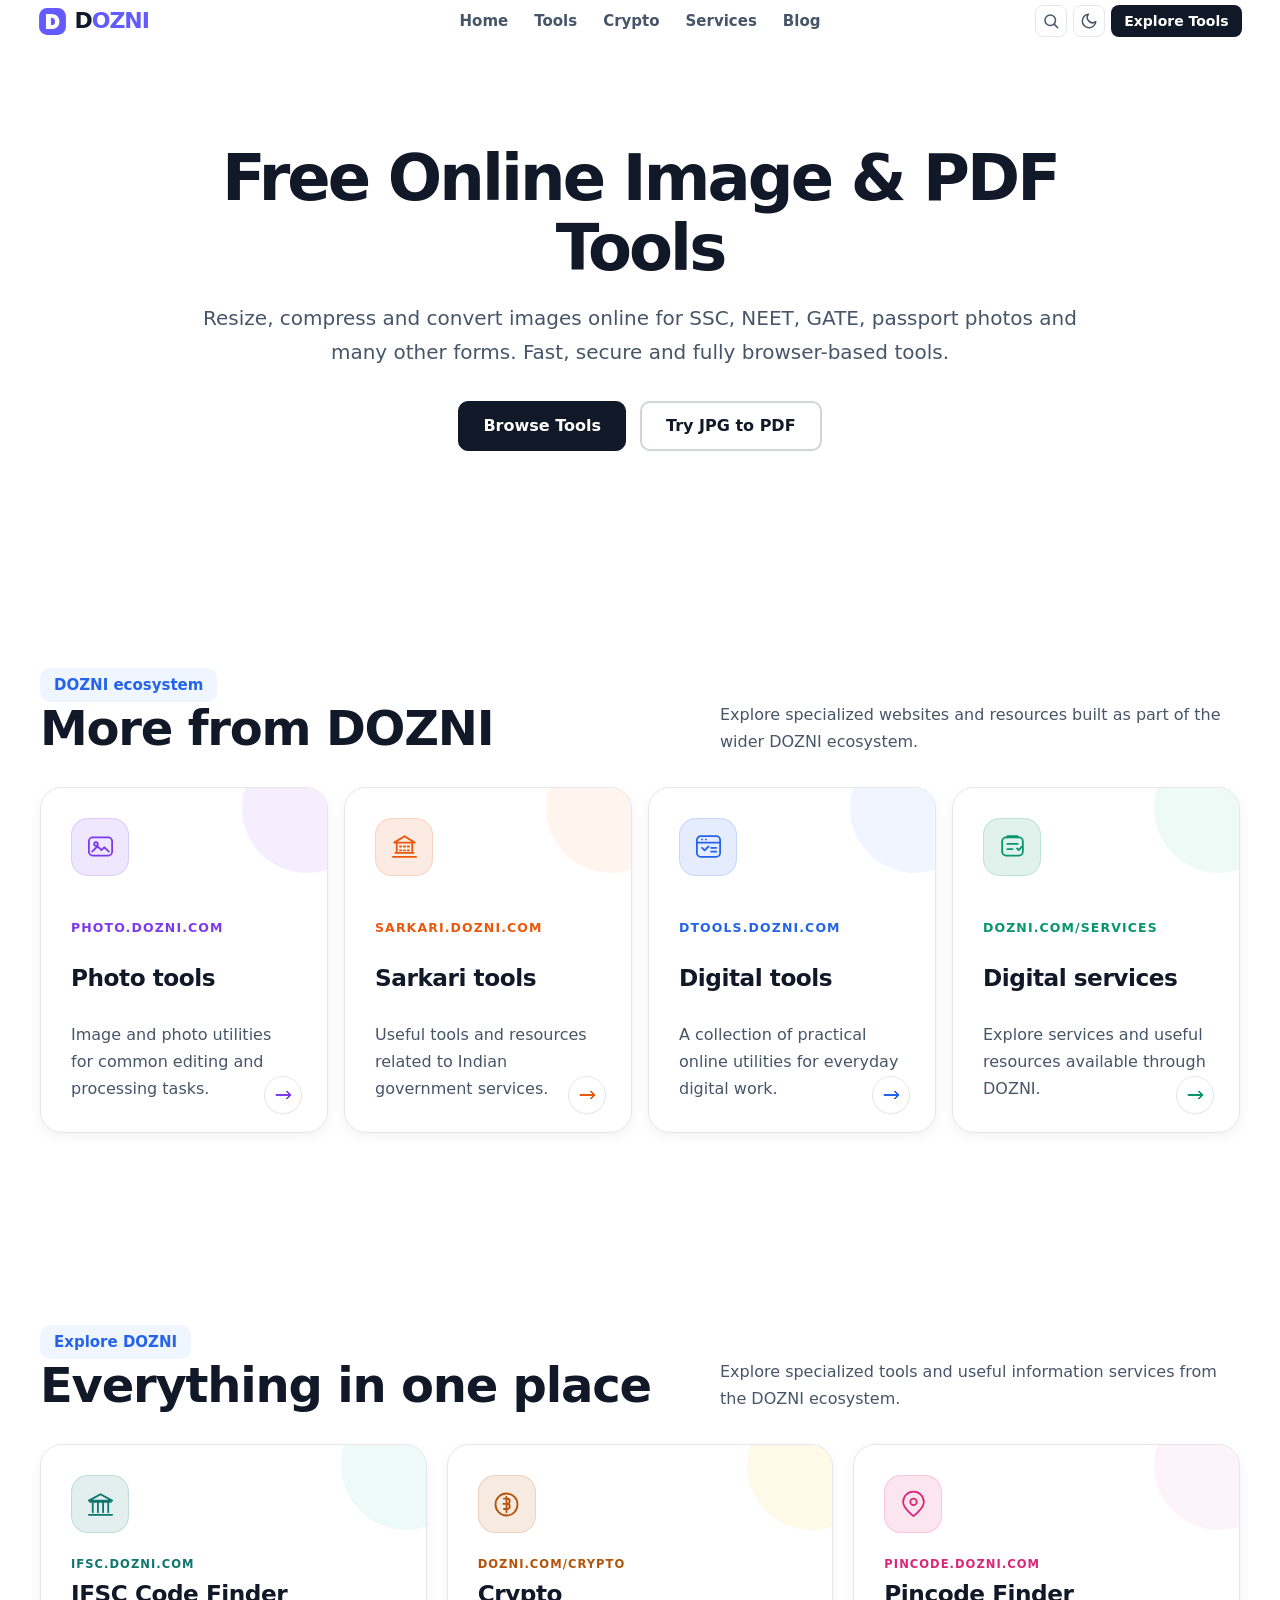
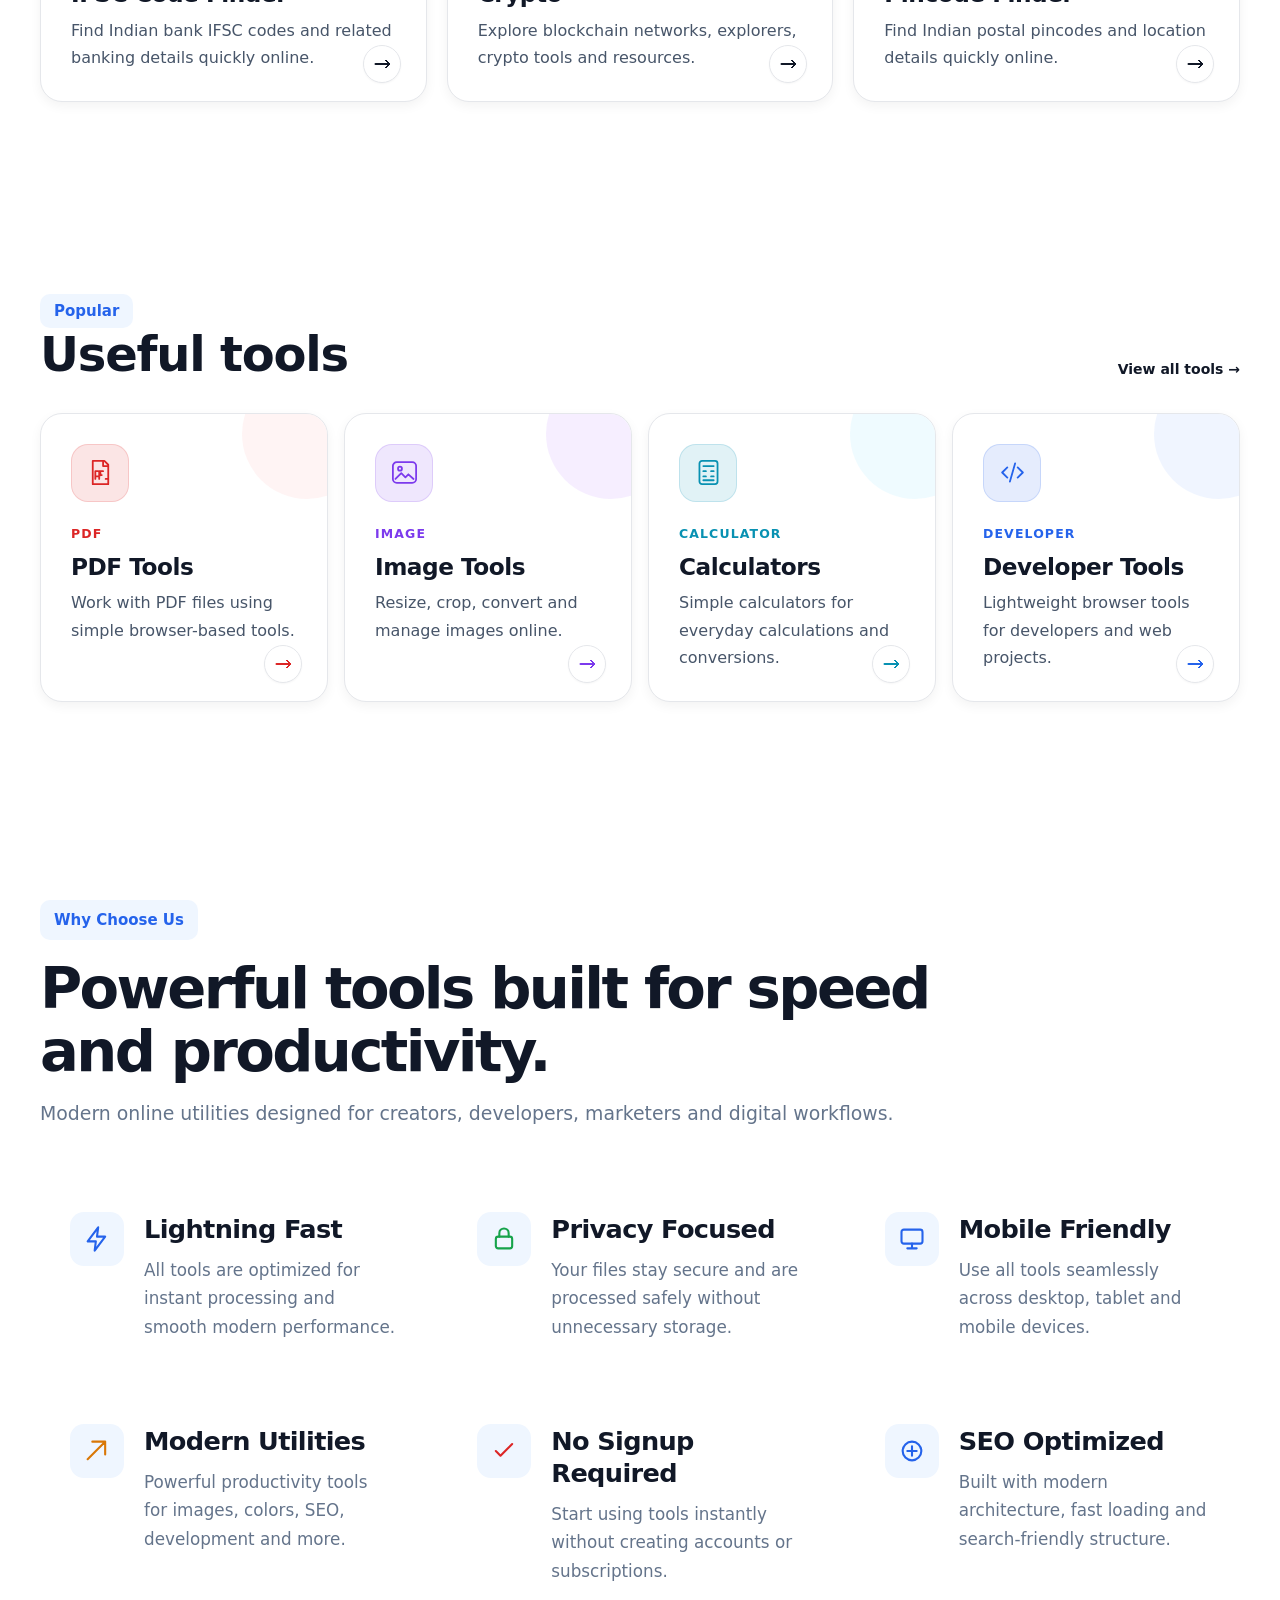
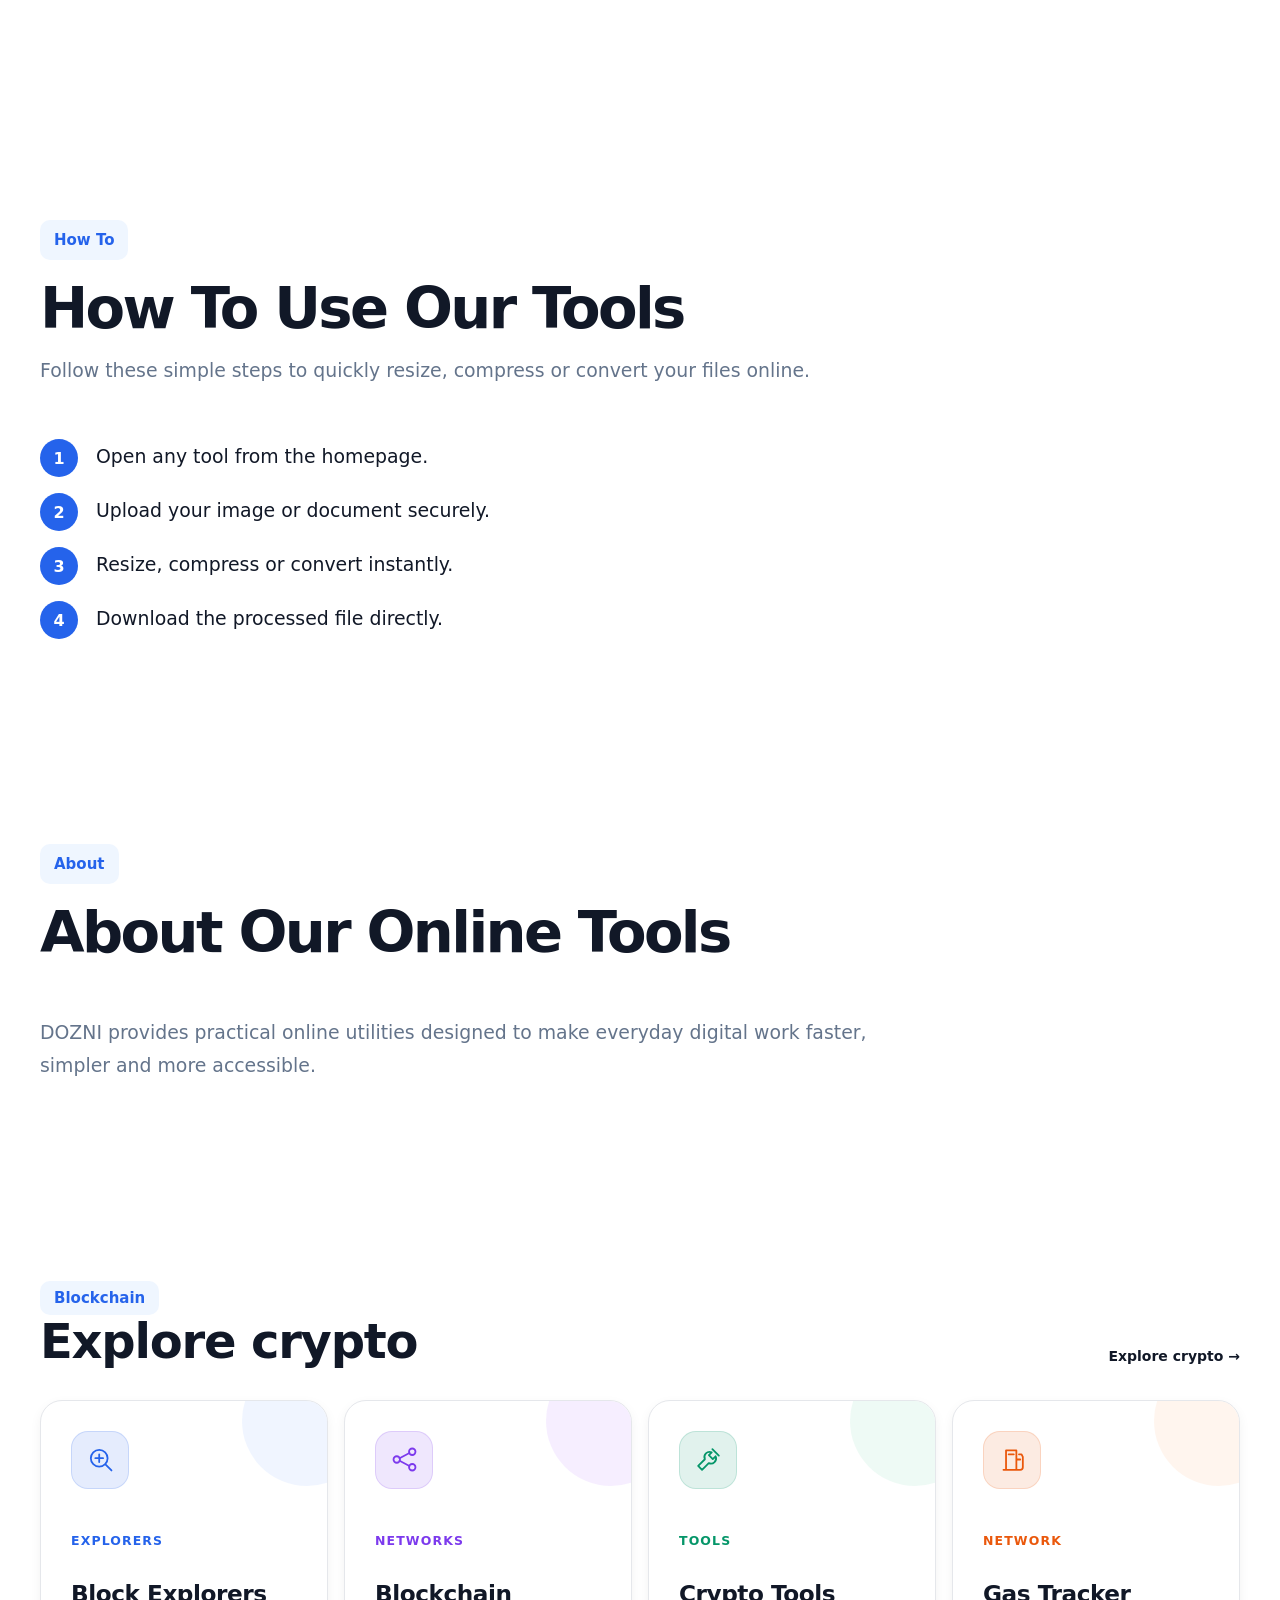
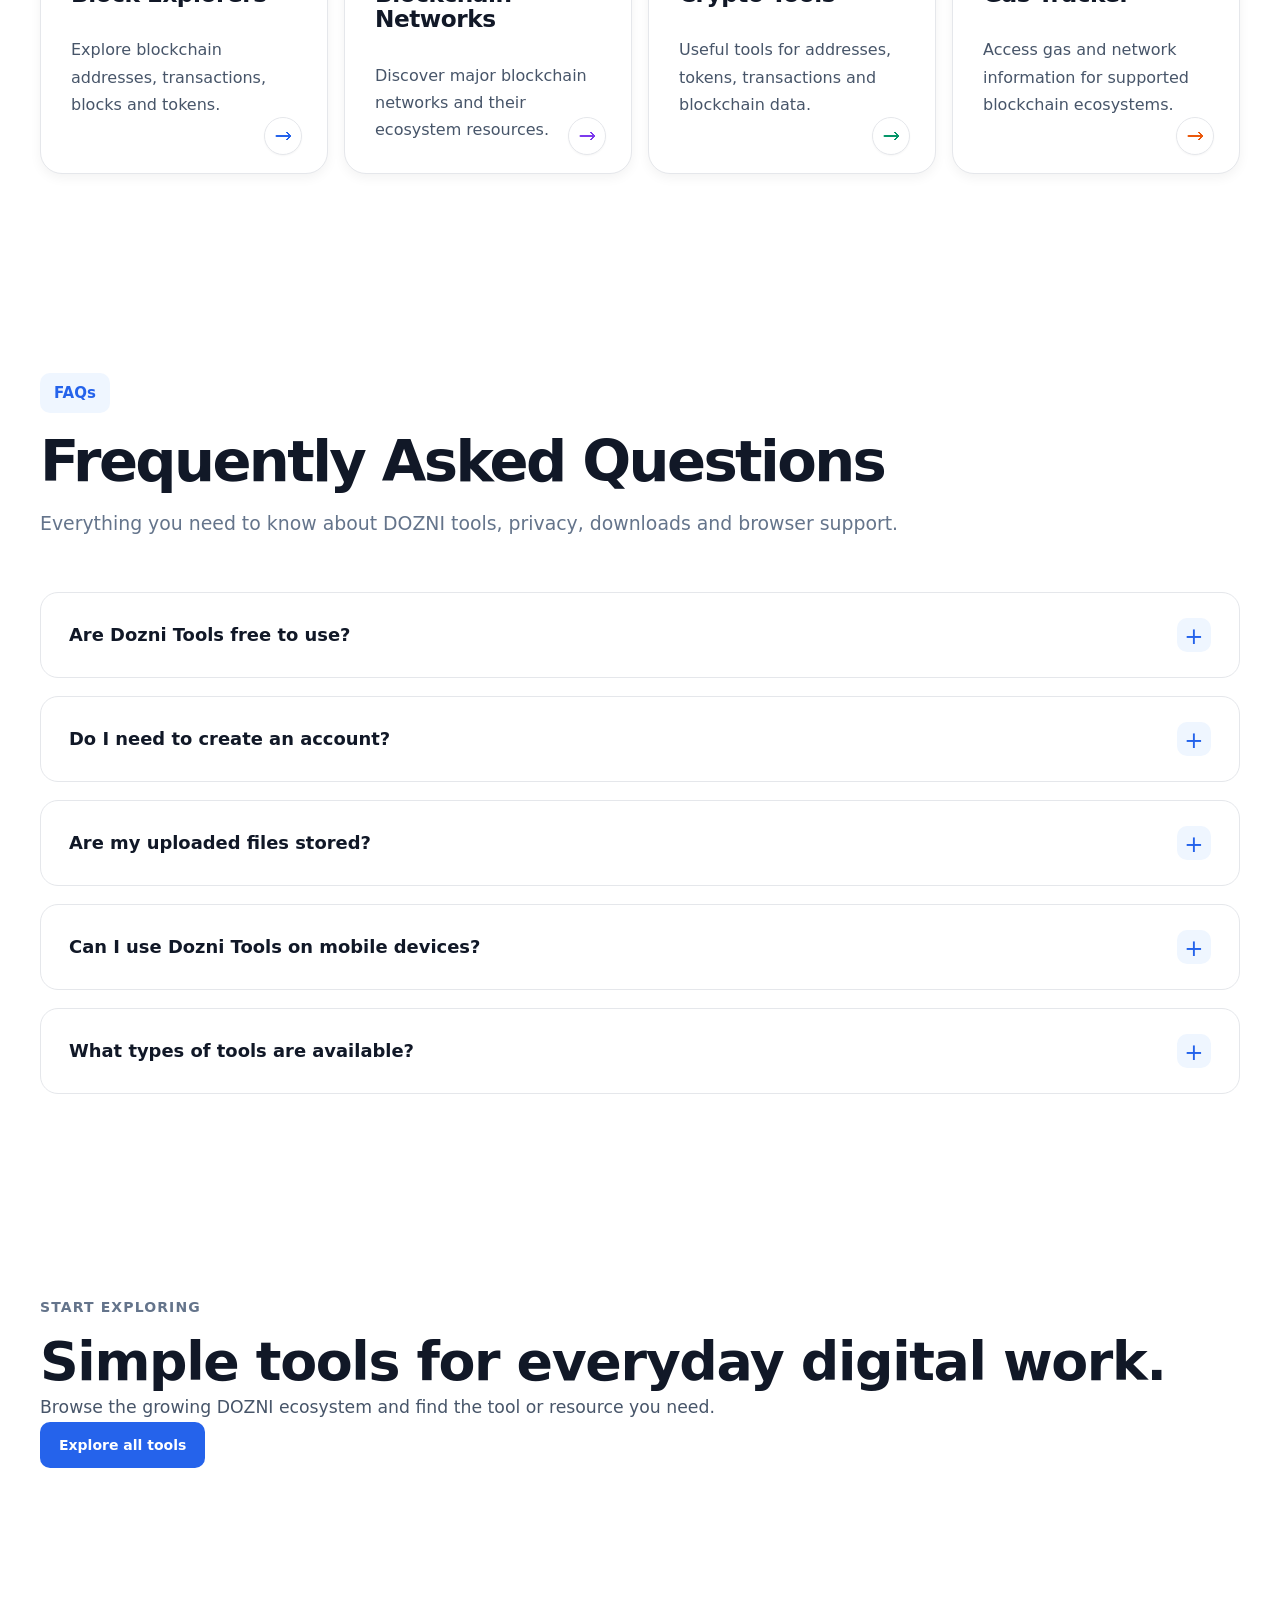
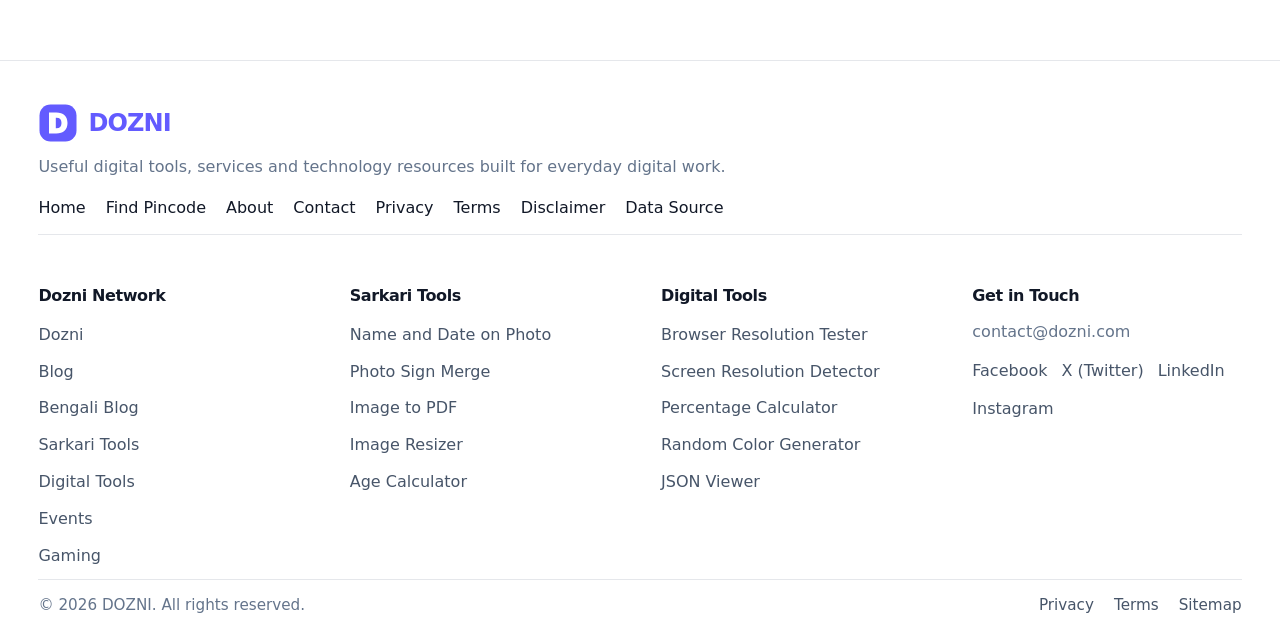
==== commit e651d777: "Fix homepage crypto SVG markup" ====
--- a/index.html
+++ b/index.html
@@ -58,7 +58,7 @@
 </div></div></section>
 <section class="section"><div class="container"><div class="section-header"><div><p class="section-kicker">Explore DOZNI</p><h2>Everything in one place</h2></div><p class="section-description">Explore specialized tools and useful information services from the DOZNI ecosystem.</p></div><div class="feature-grid">
 <a class="feature-card modern-card modern-ifsc" href="https://ifsc.dozni.com/"><span class="card-svg-icon" aria-hidden="true"><svg viewBox="0 0 24 24" fill="none" stroke="currentColor" stroke-width="1.8" stroke-linecap="round" stroke-linejoin="round"><path d="M4 10h16M6 10v8M10 10v8M14 10v8M18 10v8M3 20h18M12 4l9 5H3l9-5Z"/></svg></span><span class="card-domain">IFSC.DOZNI.COM</span><h3>IFSC Code Finder</h3><p>Find Indian bank IFSC codes and related banking details quickly online.</p><span class="card-arrow" aria-hidden="true">→</span></a>
-<a class="feature-card modern-card modern-crypto" href="/crypto/"><span class="card-svg-icon" aria-hidden="true"><circle cx="12" cy="12" r="8.5"/><path d="M10 7.5h2.5a2 2 0 0 1 0 4H9.5h3a2 2 0 0 1 0 4H10M12 6v12"/></svg></span><span class="card-domain">DOZNI.COM/CRYPTO</span><h3>Crypto</h3><p>Explore blockchain networks, explorers, crypto tools and resources.</p><span class="card-arrow" aria-hidden="true">→</span></a>
+<a class="feature-card modern-card modern-crypto" href="/crypto/"><span class="card-svg-icon" aria-hidden="true"><svg viewBox="0 0 24 24" fill="none" stroke="currentColor" stroke-width="1.8" stroke-linecap="round" stroke-linejoin="round"><circle cx="12" cy="12" r="8.5"/><path d="M10 7.5h2.5a2 2 0 0 1 0 4H9.5h3a2 2 0 0 1 0 4H10M12 6v12"/></svg></span><span class="card-domain">DOZNI.COM/CRYPTO</span><h3>Crypto</h3><p>Explore blockchain networks, explorers, crypto tools and resources.</p><span class="card-arrow" aria-hidden="true">→</span></a>
 <a class="feature-card modern-card modern-pin" href="https://pincode.dozni.com/"><span class="card-svg-icon" aria-hidden="true"><svg viewBox="0 0 24 24" fill="none" stroke="currentColor" stroke-width="1.8" stroke-linecap="round" stroke-linejoin="round"><path d="M20 10c0 5-8 11-8 11S4 15 4 10a8 8 0 1 1 16 0Z"/><circle cx="12" cy="10" r="2.5"/></svg></span><span class="card-domain">PINCODE.DOZNI.COM</span><h3>Pincode Finder</h3><p>Find Indian postal pincodes and location details quickly online.</p><span class="card-arrow" aria-hidden="true">→</span></a>
 </div></div></section>
 <section class="section"><div class="container"><div class="section-header"><div><p class="section-kicker">Popular</p><h2>Useful tools</h2></div><a class="text-link" href="/tools/">View all tools →</a></div><div class="tool-grid">
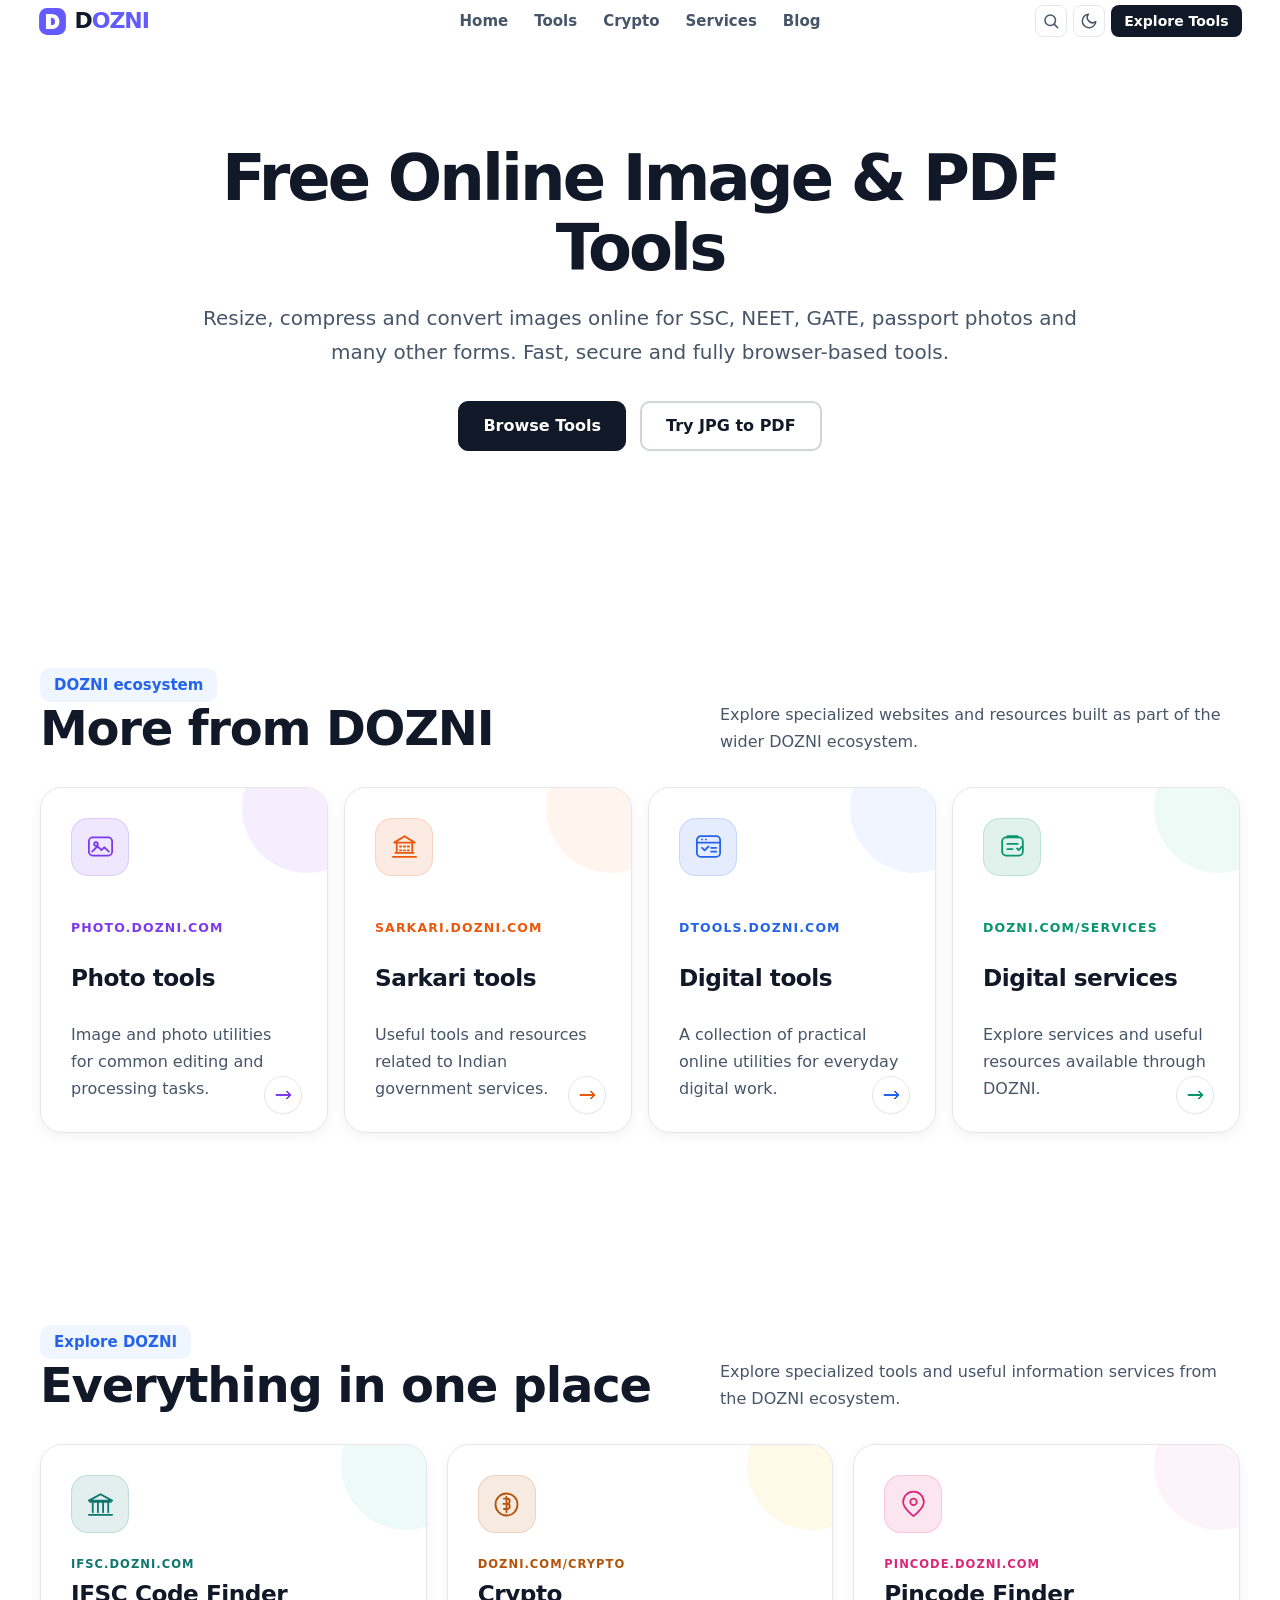
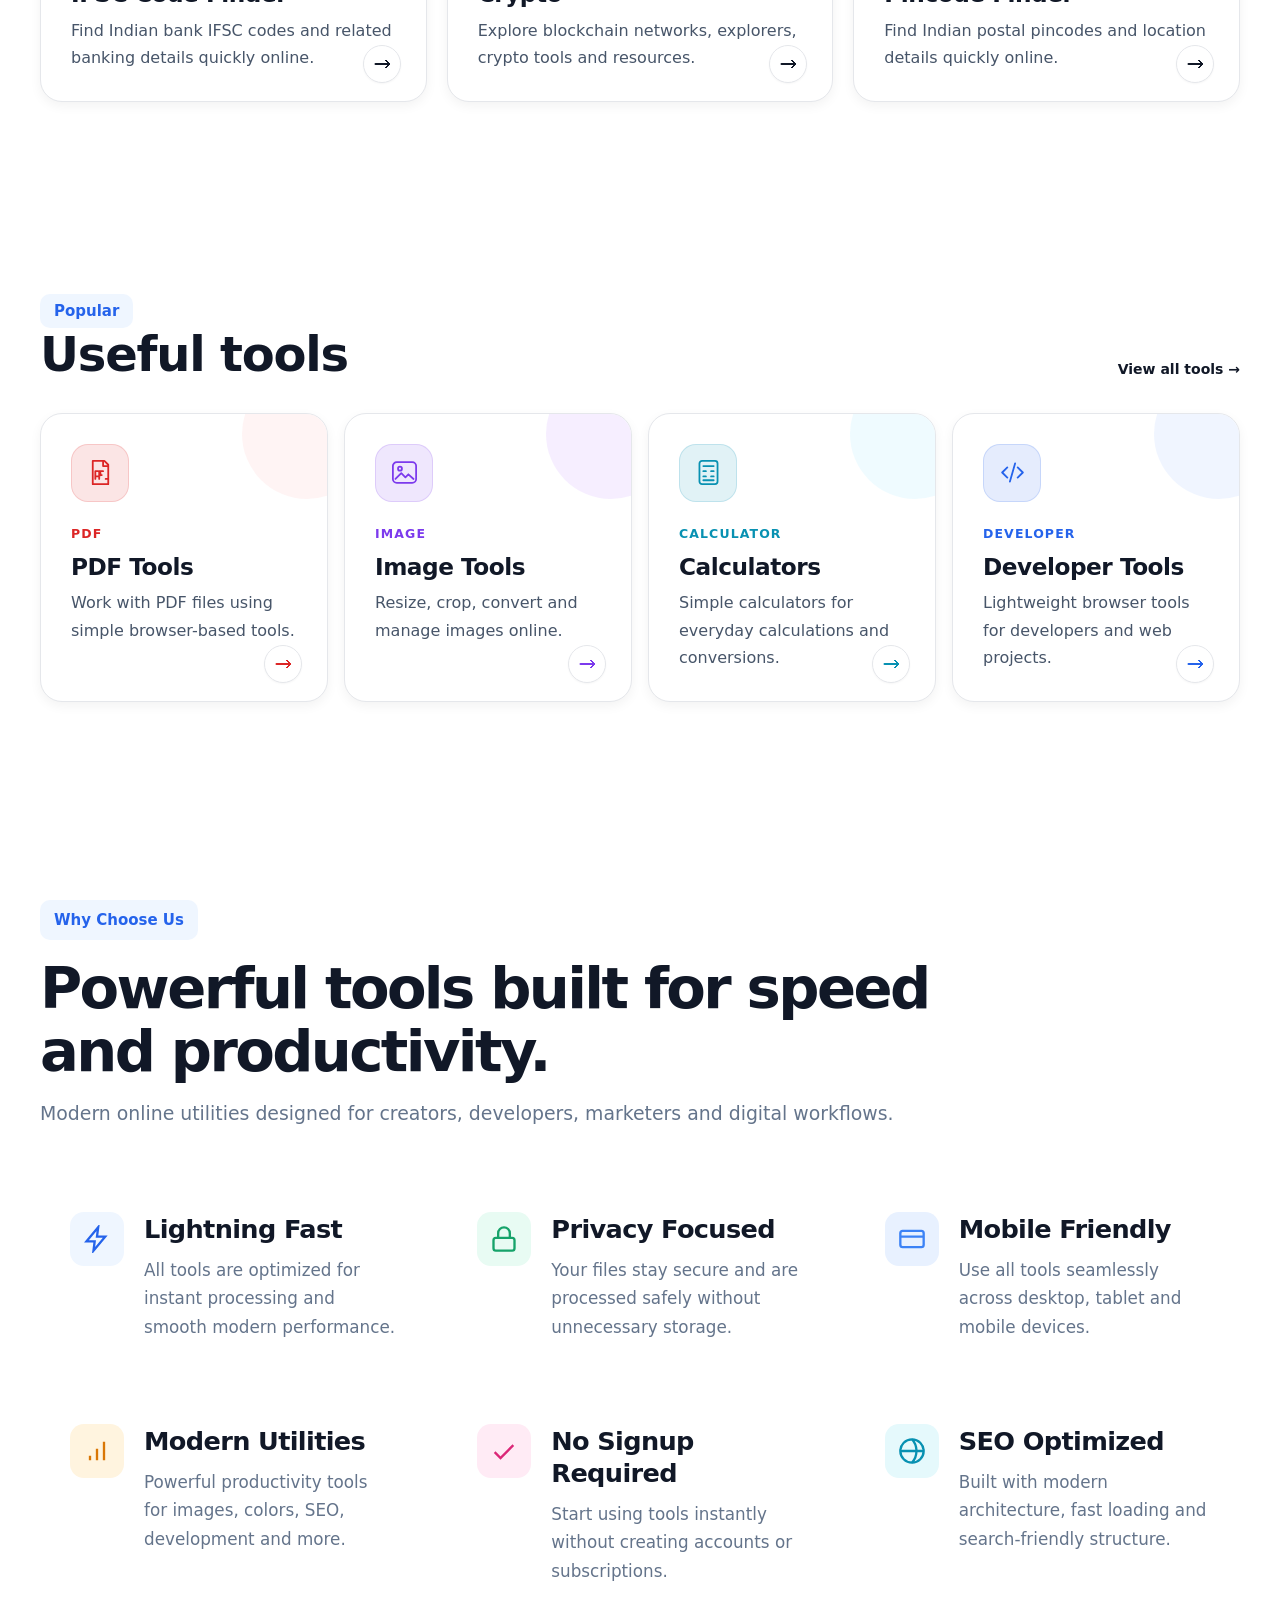
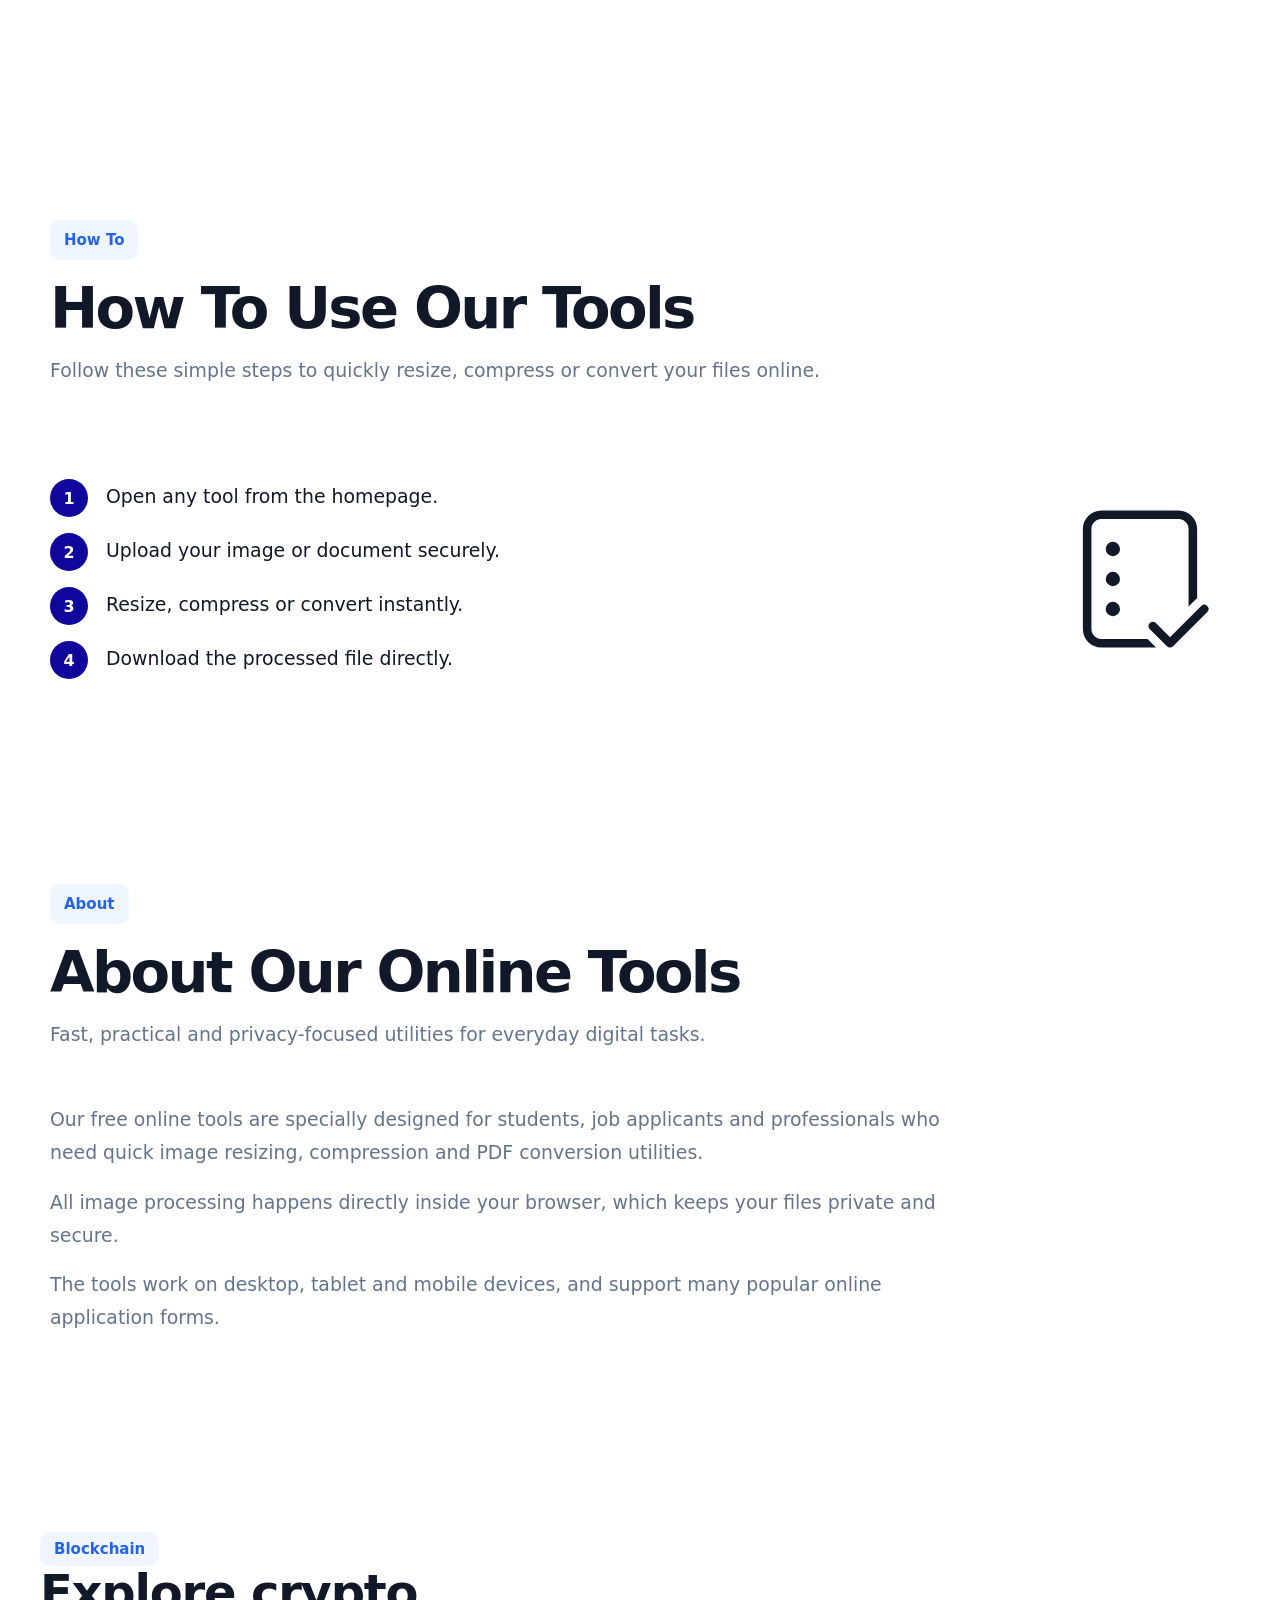
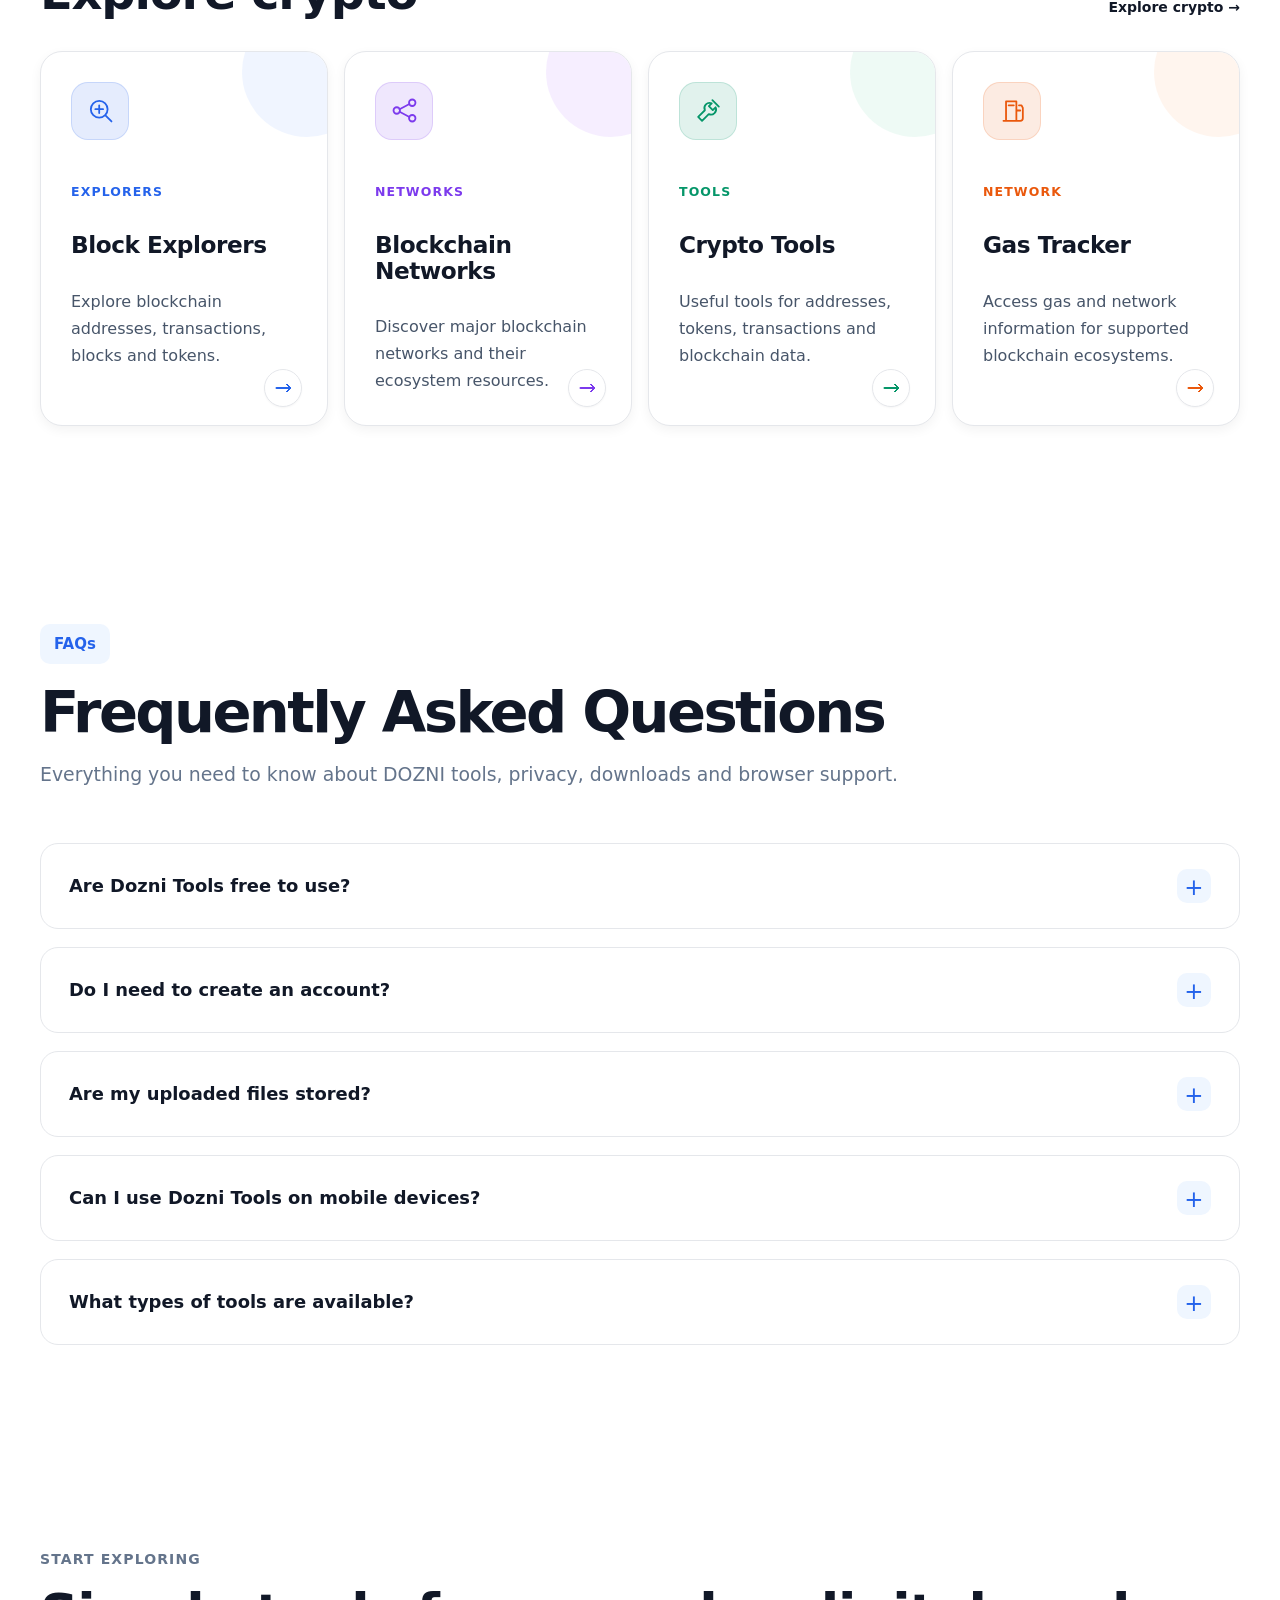
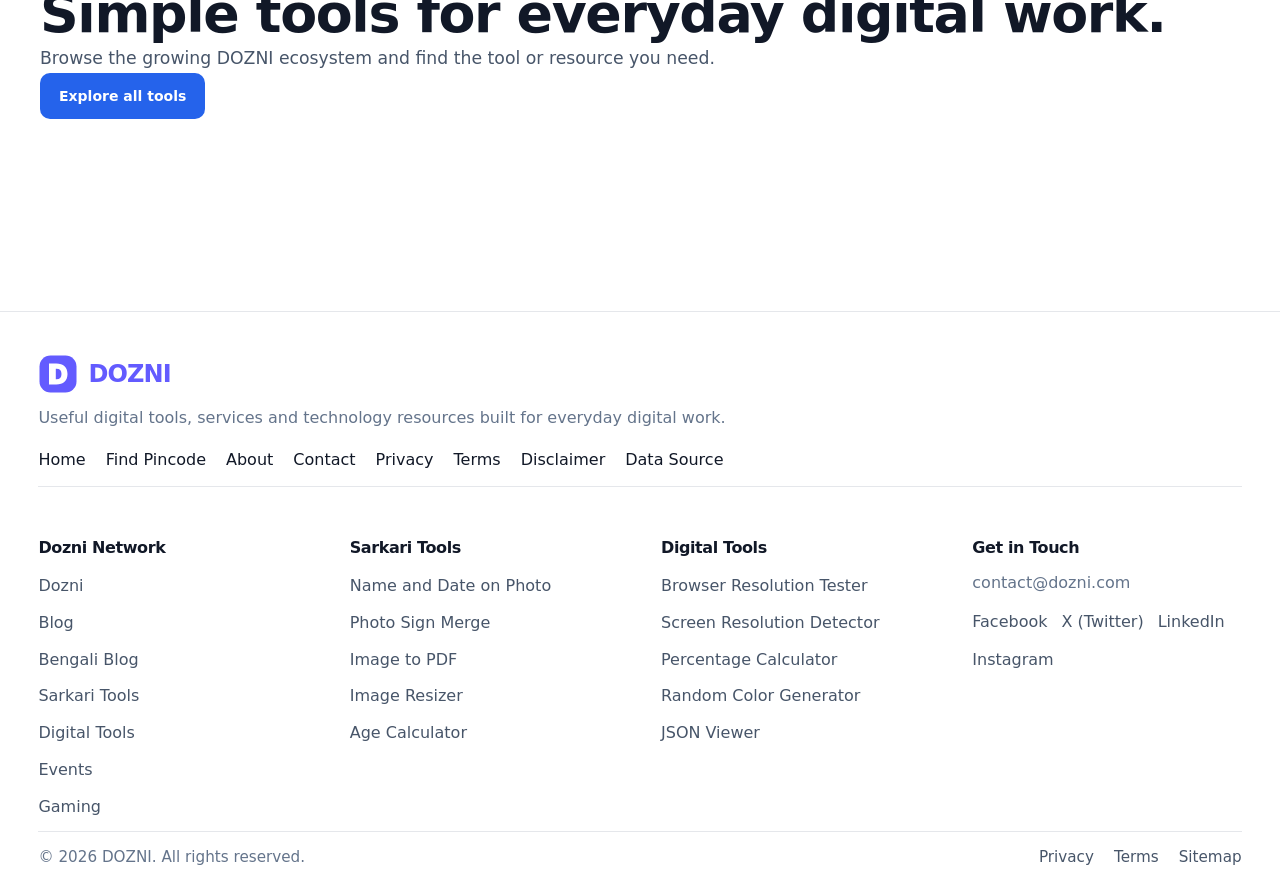
==== commit 030379a3: "Use dedicated homepage feature sections" ====
--- a/index.html
+++ b/index.html
@@ -67,7 +67,7 @@
 <a class="tool-card modern-card modern-calc" href="/tools/calculator/"><span class="card-svg-icon" aria-hidden="true"><svg viewBox="0 0 24 24" fill="none" stroke="currentColor" stroke-width="1.8" stroke-linecap="round" stroke-linejoin="round"><rect x="5" y="3" width="14" height="18" rx="2"/><path d="M8 7h8M8 11h2M14 11h2M8 15h2M14 15h2M8 18h8"/></svg></span><span class="card-domain">CALCULATOR</span><h3>Calculators</h3><p>Simple calculators for everyday calculations and conversions.</p><span class="card-arrow" aria-hidden="true">→</span></a>
 <a class="tool-card modern-card modern-dev" href="/tools/developer/"><span class="card-svg-icon" aria-hidden="true"><svg viewBox="0 0 24 24" fill="none" stroke="currentColor" stroke-width="1.8" stroke-linecap="round" stroke-linejoin="round"><path d="m8 8-4 4 4 4M16 8l4 4-4 4M14 5l-4 14"/></svg></span><span class="card-domain">DEVELOPER</span><h3>Developer Tools</h3><p>Lightweight browser tools for developers and web projects.</p><span class="card-arrow" aria-hidden="true">→</span></a>
 </div></div></section>
-<div data-component="/components/features.html"></div>
+<div data-component="/components/home-features.html"></div>
 <section class="section"><div class="container"><div class="section-header"><div><p class="section-kicker">Blockchain</p><h2>Explore crypto</h2></div><a class="text-link" href="/crypto/">Explore crypto →</a></div><div class="category-grid">
 <a class="category-card modern-card modern-explorer" href="/crypto/explorers/"><span class="card-svg-icon" aria-hidden="true"><svg viewBox="0 0 24 24" fill="none" stroke="currentColor" stroke-width="1.8" stroke-linecap="round" stroke-linejoin="round"><circle cx="11" cy="11" r="6.5"/><path d="m16 16 4.5 4.5M11 8v6M8 11h6"/></svg></span><span class="card-domain">EXPLORERS</span><h3>Block Explorers</h3><p>Explore blockchain addresses, transactions, blocks and tokens.</p><span class="card-arrow" aria-hidden="true">→</span></a>
 <a class="category-card modern-card modern-network" href="/crypto/networks/"><span class="card-svg-icon" aria-hidden="true"><svg viewBox="0 0 24 24" fill="none" stroke="currentColor" stroke-width="1.8" stroke-linecap="round" stroke-linejoin="round"><circle cx="6" cy="12" r="2.5"/><circle cx="18" cy="6" r="2.5"/><circle cx="18" cy="18" r="2.5"/><path d="m8.2 11 7.6-4M8.2 13l7.6 4"/></svg></span><span class="card-domain">NETWORKS</span><h3>Blockchain Networks</h3><p>Discover major blockchain networks and their ecosystem resources.</p><span class="card-arrow" aria-hidden="true">→</span></a>
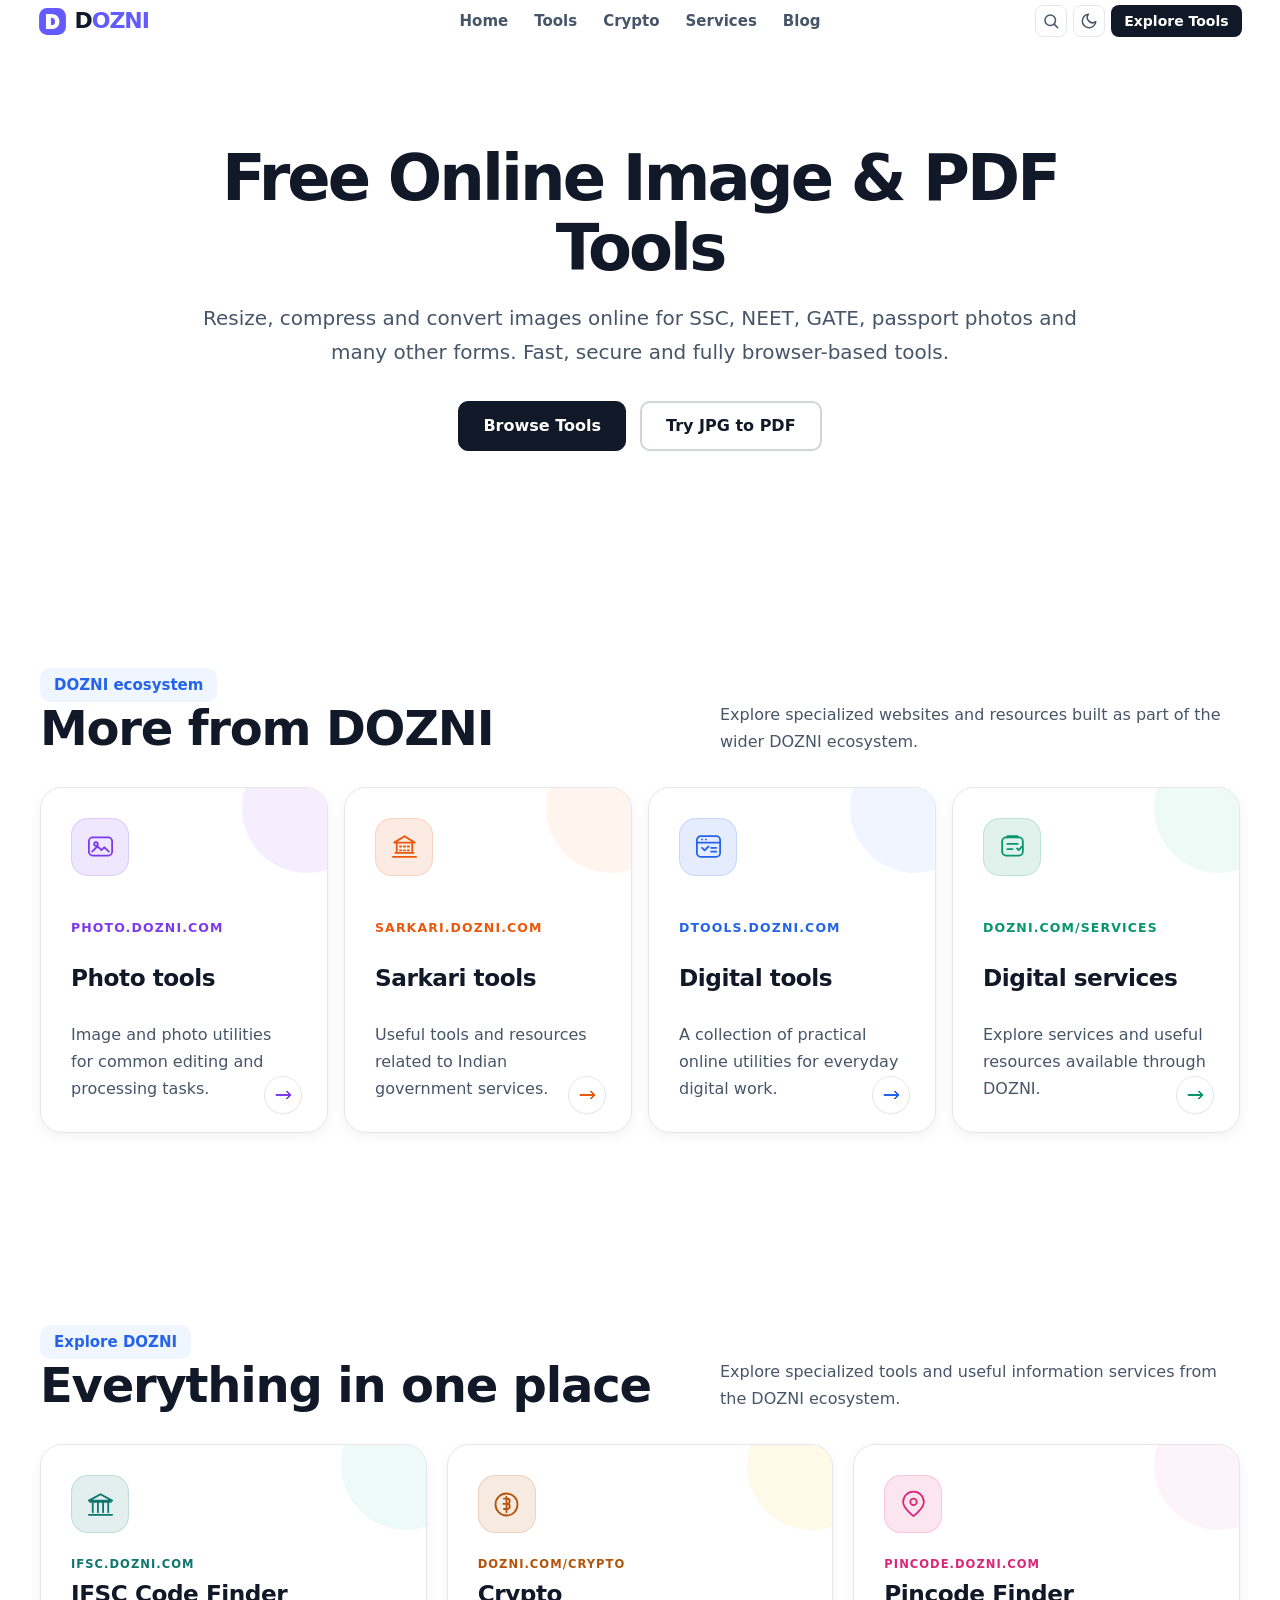
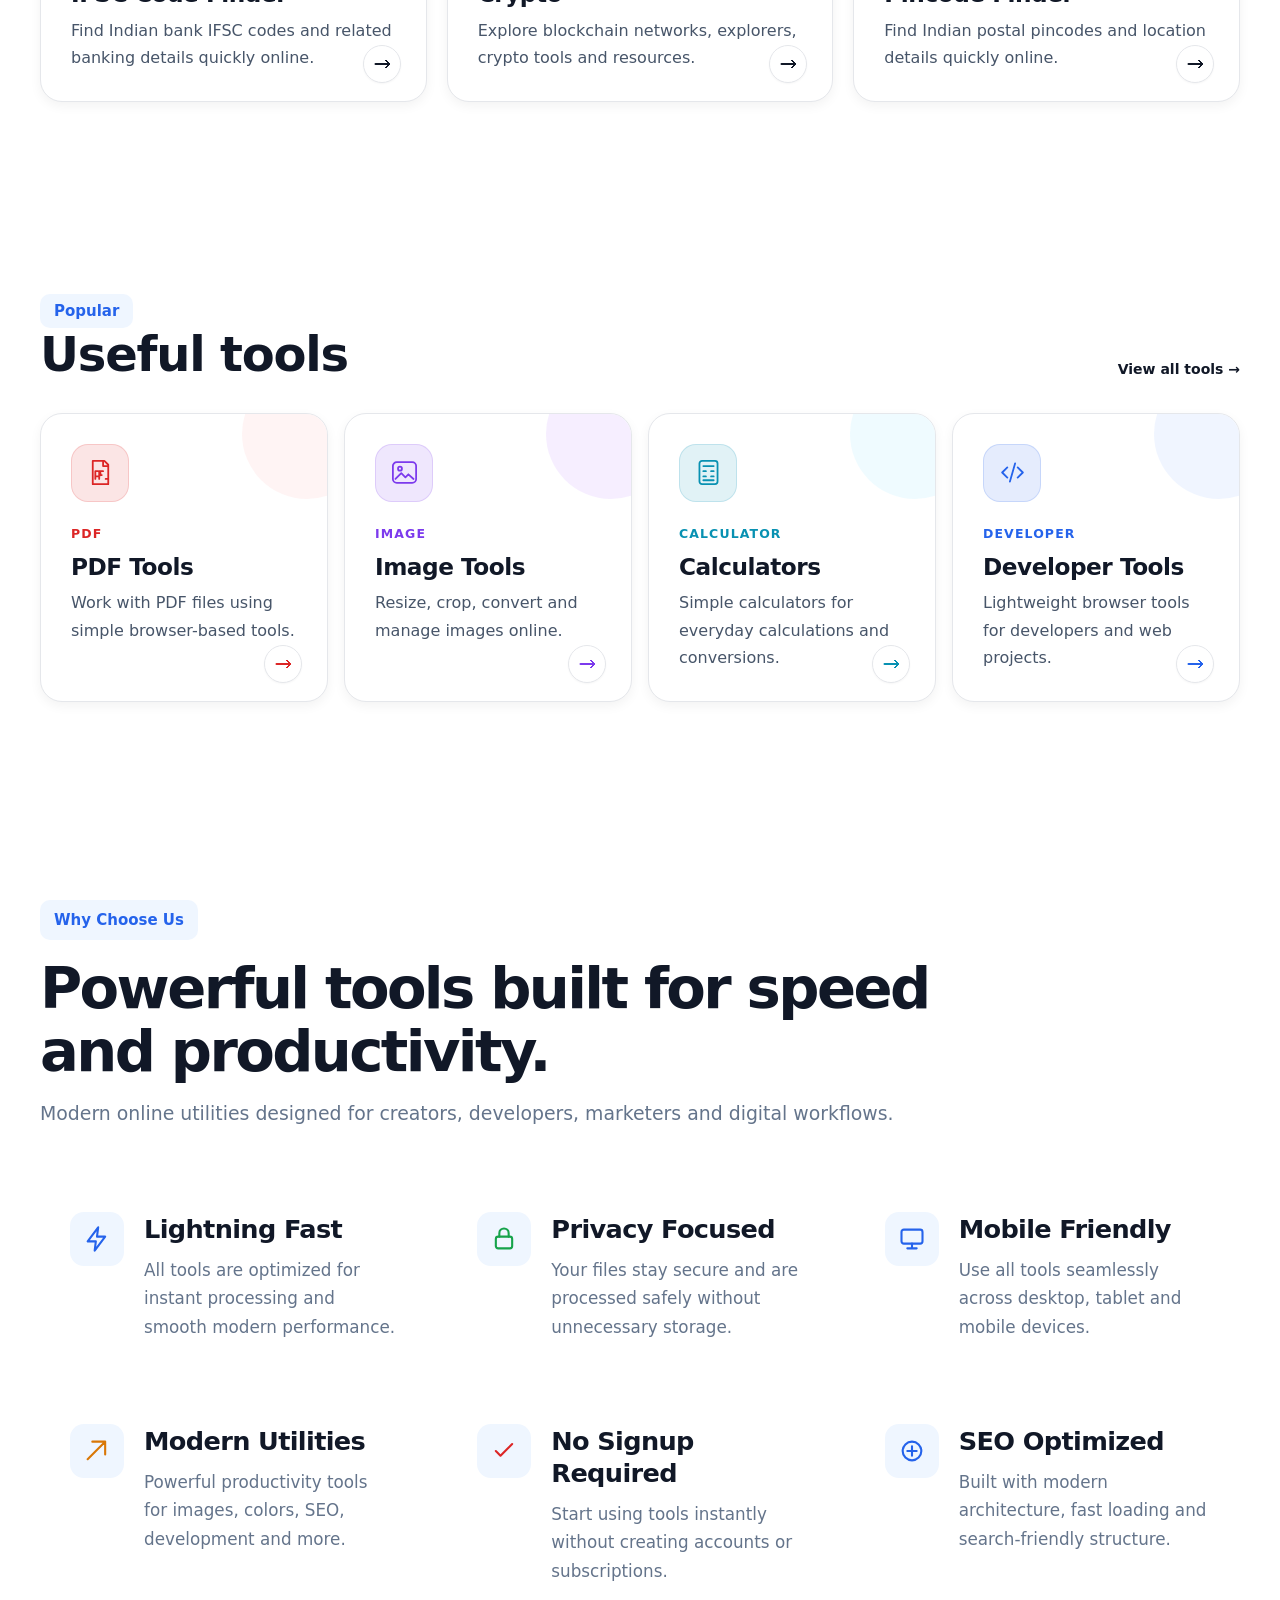
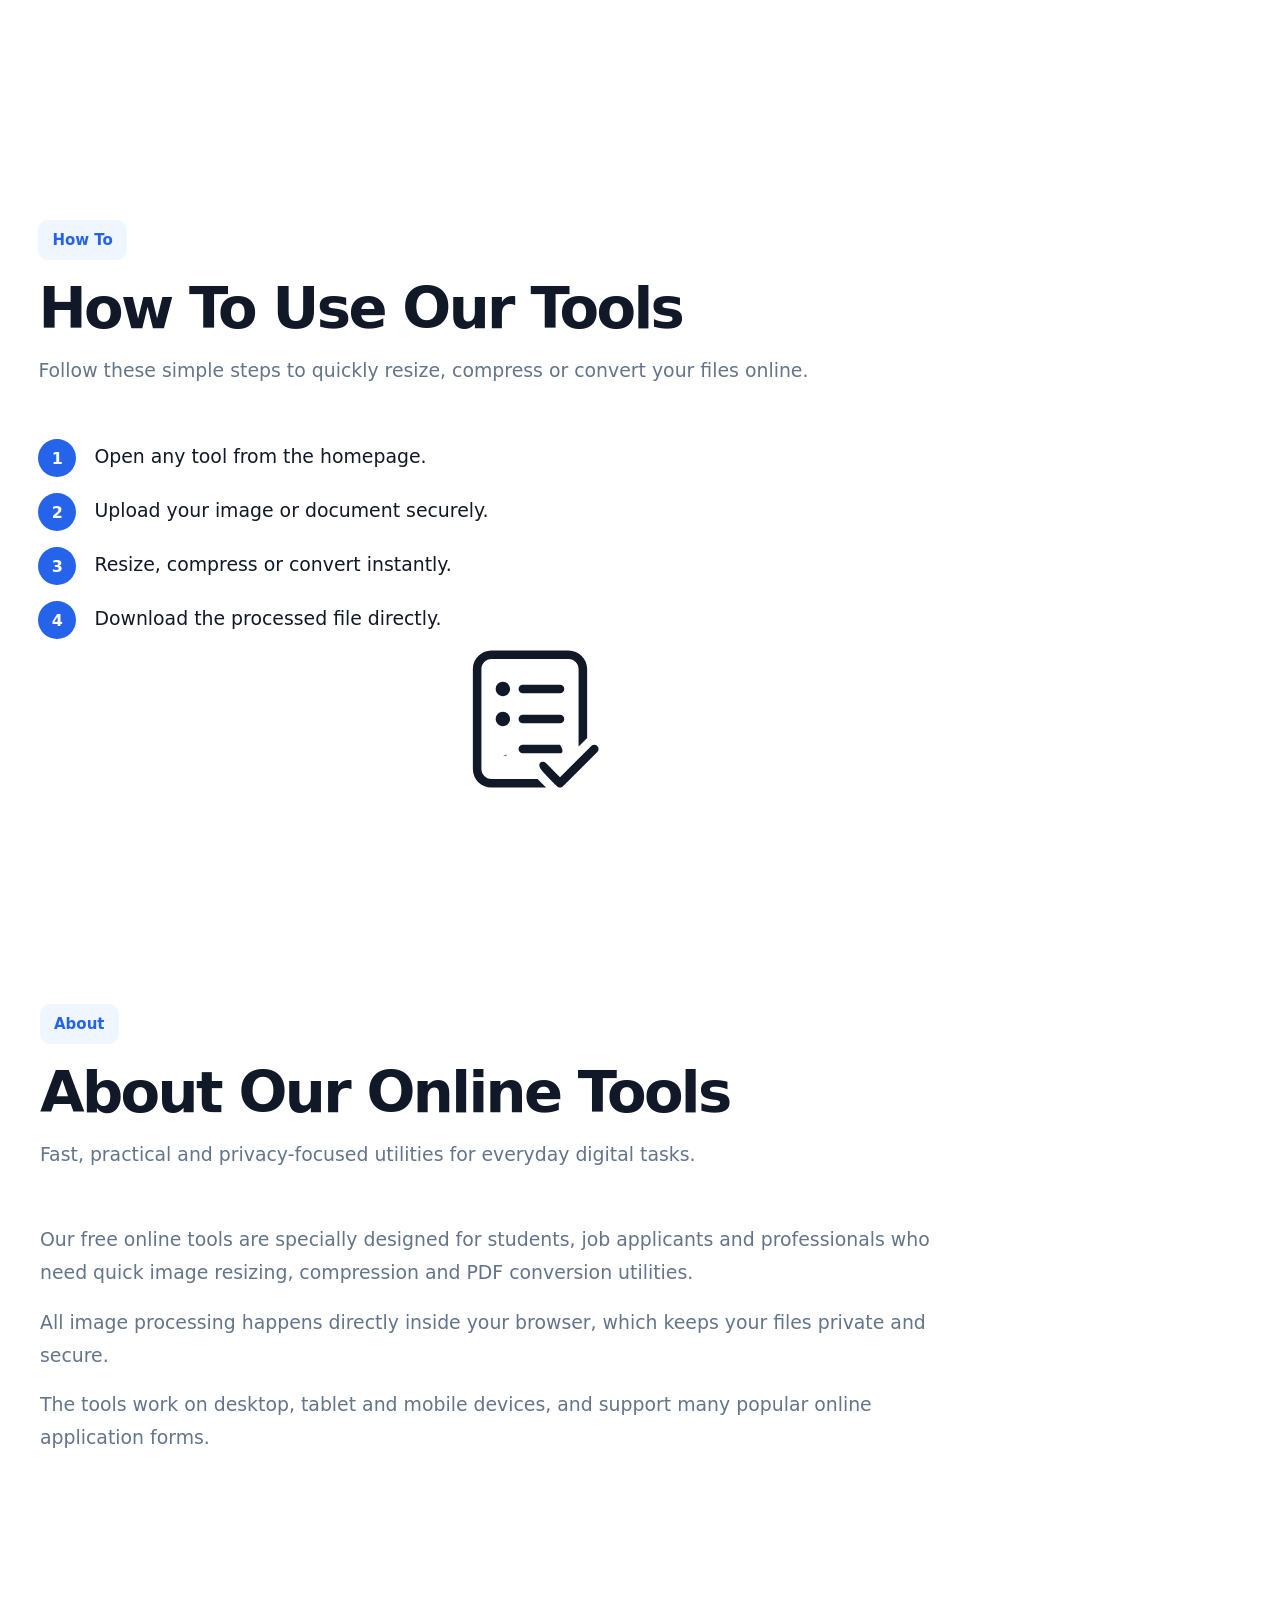
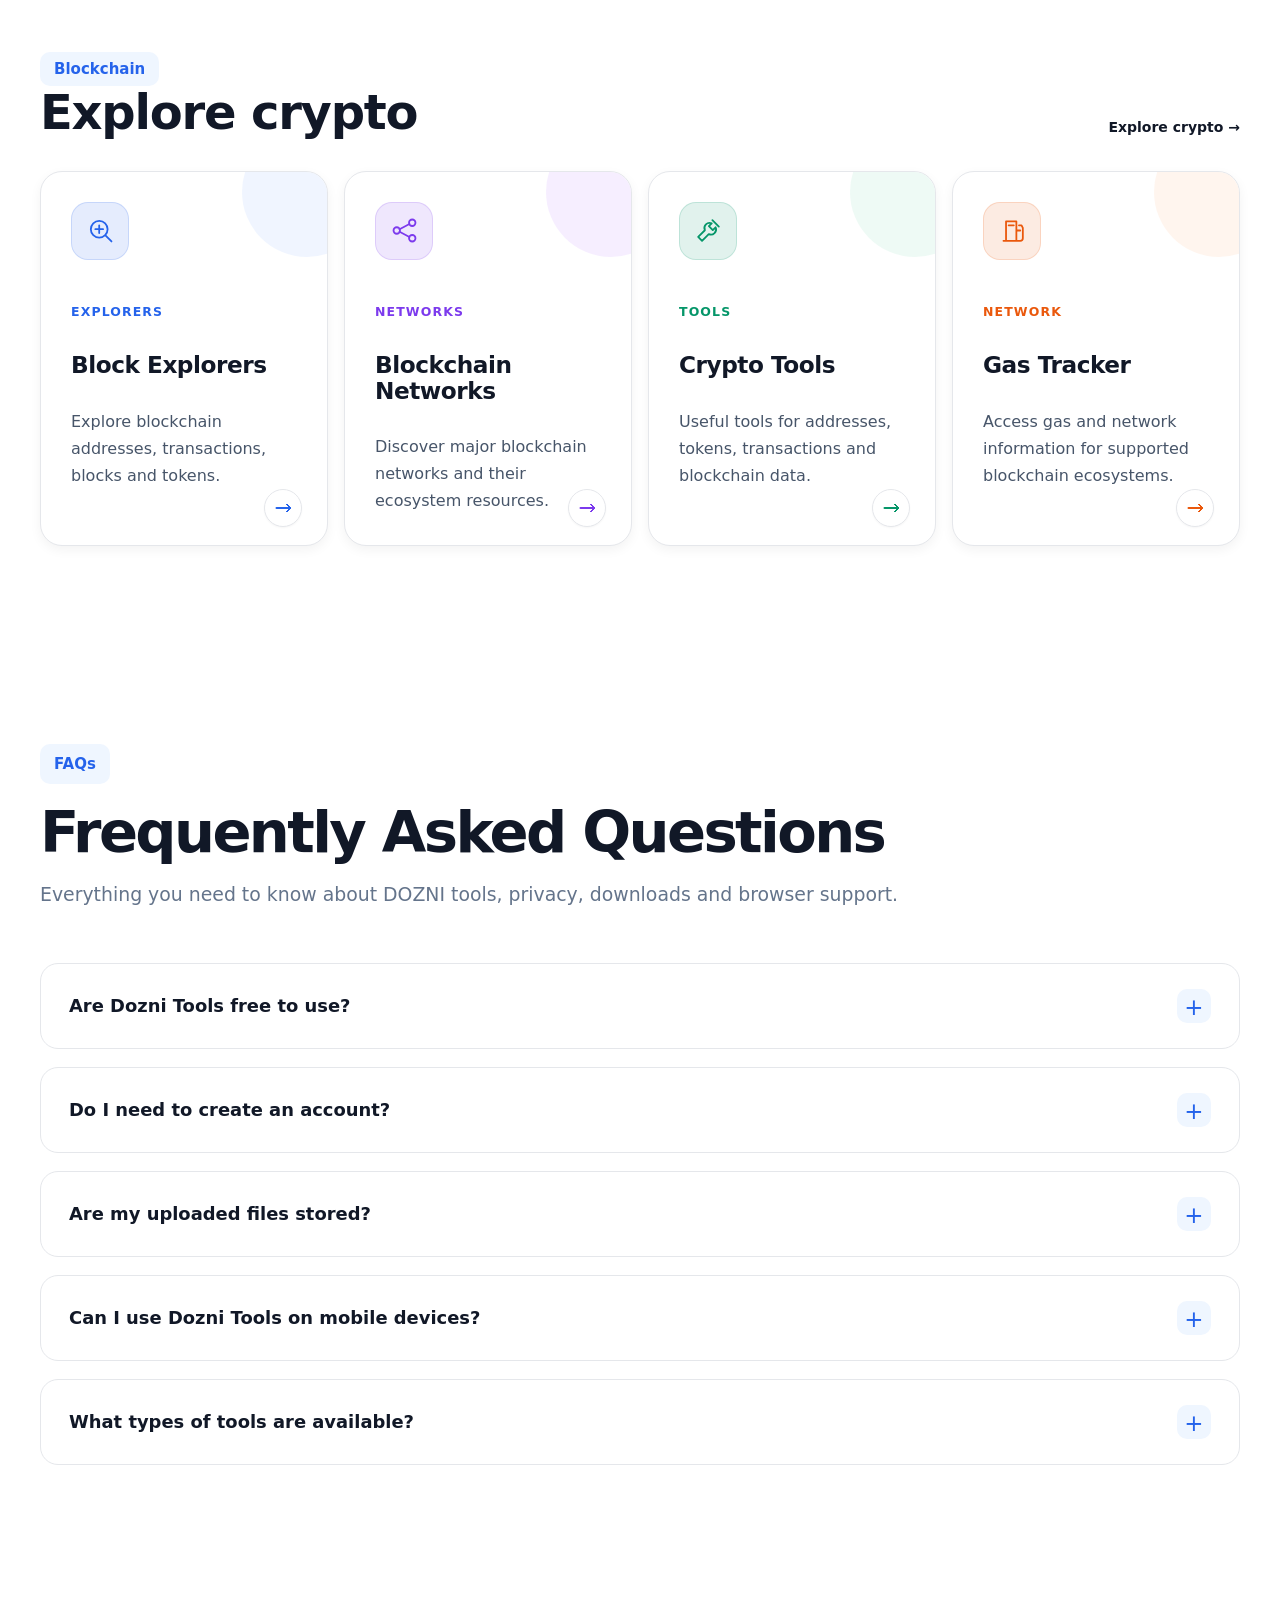
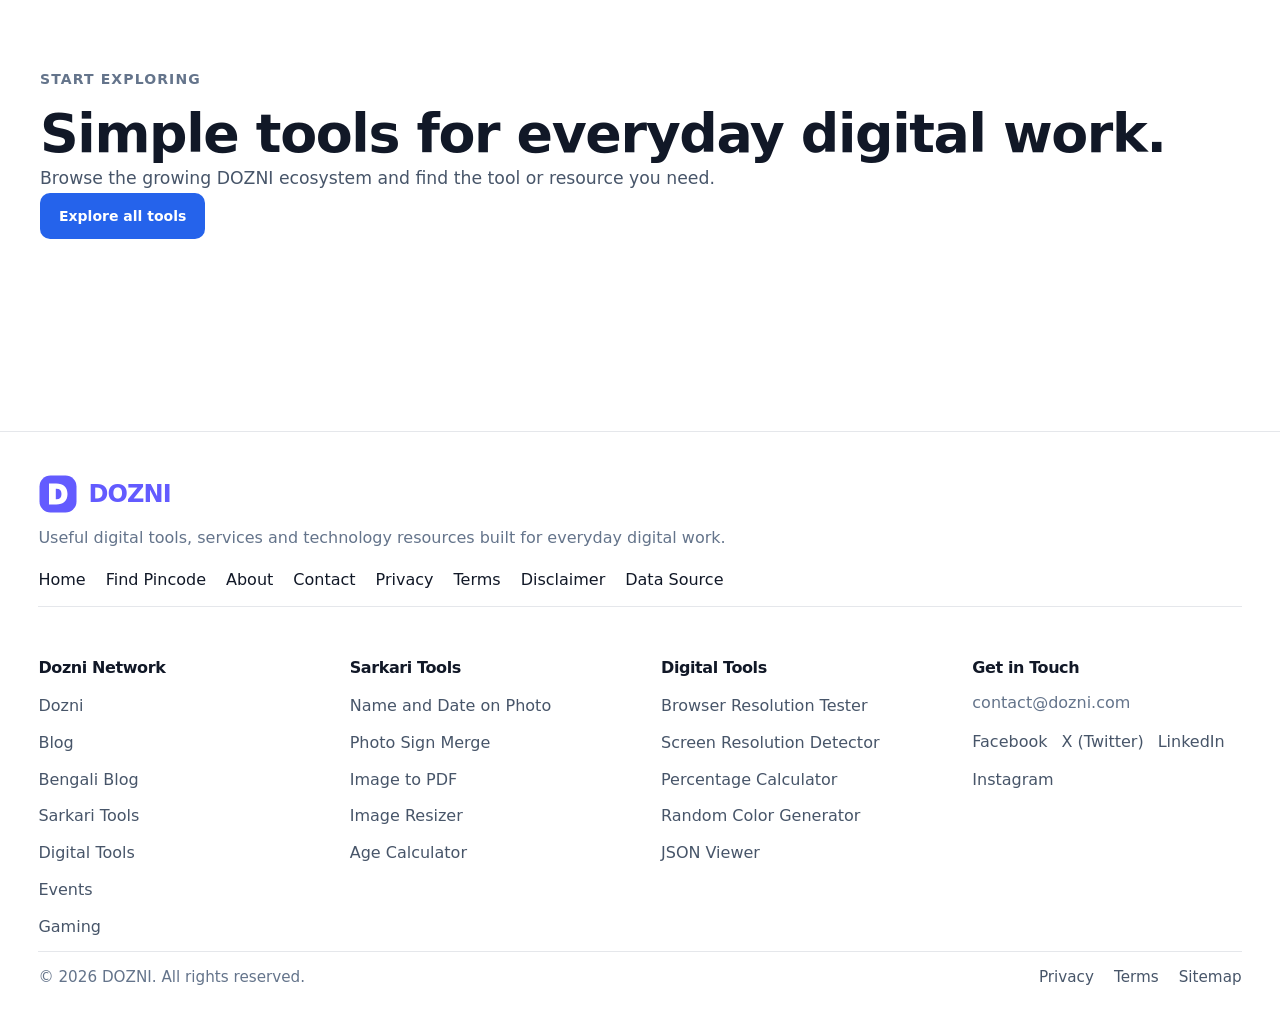
==== commit d2291937: "Restore homepage to shared features component" ====
--- a/index.html
+++ b/index.html
@@ -67,7 +67,7 @@
 <a class="tool-card modern-card modern-calc" href="/tools/calculator/"><span class="card-svg-icon" aria-hidden="true"><svg viewBox="0 0 24 24" fill="none" stroke="currentColor" stroke-width="1.8" stroke-linecap="round" stroke-linejoin="round"><rect x="5" y="3" width="14" height="18" rx="2"/><path d="M8 7h8M8 11h2M14 11h2M8 15h2M14 15h2M8 18h8"/></svg></span><span class="card-domain">CALCULATOR</span><h3>Calculators</h3><p>Simple calculators for everyday calculations and conversions.</p><span class="card-arrow" aria-hidden="true">→</span></a>
 <a class="tool-card modern-card modern-dev" href="/tools/developer/"><span class="card-svg-icon" aria-hidden="true"><svg viewBox="0 0 24 24" fill="none" stroke="currentColor" stroke-width="1.8" stroke-linecap="round" stroke-linejoin="round"><path d="m8 8-4 4 4 4M16 8l4 4-4 4M14 5l-4 14"/></svg></span><span class="card-domain">DEVELOPER</span><h3>Developer Tools</h3><p>Lightweight browser tools for developers and web projects.</p><span class="card-arrow" aria-hidden="true">→</span></a>
 </div></div></section>
-<div data-component="/components/home-features.html"></div>
+<div data-component="/components/features.html"></div>
 <section class="section"><div class="container"><div class="section-header"><div><p class="section-kicker">Blockchain</p><h2>Explore crypto</h2></div><a class="text-link" href="/crypto/">Explore crypto →</a></div><div class="category-grid">
 <a class="category-card modern-card modern-explorer" href="/crypto/explorers/"><span class="card-svg-icon" aria-hidden="true"><svg viewBox="0 0 24 24" fill="none" stroke="currentColor" stroke-width="1.8" stroke-linecap="round" stroke-linejoin="round"><circle cx="11" cy="11" r="6.5"/><path d="m16 16 4.5 4.5M11 8v6M8 11h6"/></svg></span><span class="card-domain">EXPLORERS</span><h3>Block Explorers</h3><p>Explore blockchain addresses, transactions, blocks and tokens.</p><span class="card-arrow" aria-hidden="true">→</span></a>
 <a class="category-card modern-card modern-network" href="/crypto/networks/"><span class="card-svg-icon" aria-hidden="true"><svg viewBox="0 0 24 24" fill="none" stroke="currentColor" stroke-width="1.8" stroke-linecap="round" stroke-linejoin="round"><circle cx="6" cy="12" r="2.5"/><circle cx="18" cy="6" r="2.5"/><circle cx="18" cy="18" r="2.5"/><path d="m8.2 11 7.6-4M8.2 13l7.6 4"/></svg></span><span class="card-domain">NETWORKS</span><h3>Blockchain Networks</h3><p>Discover major blockchain networks and their ecosystem resources.</p><span class="card-arrow" aria-hidden="true">→</span></a>
